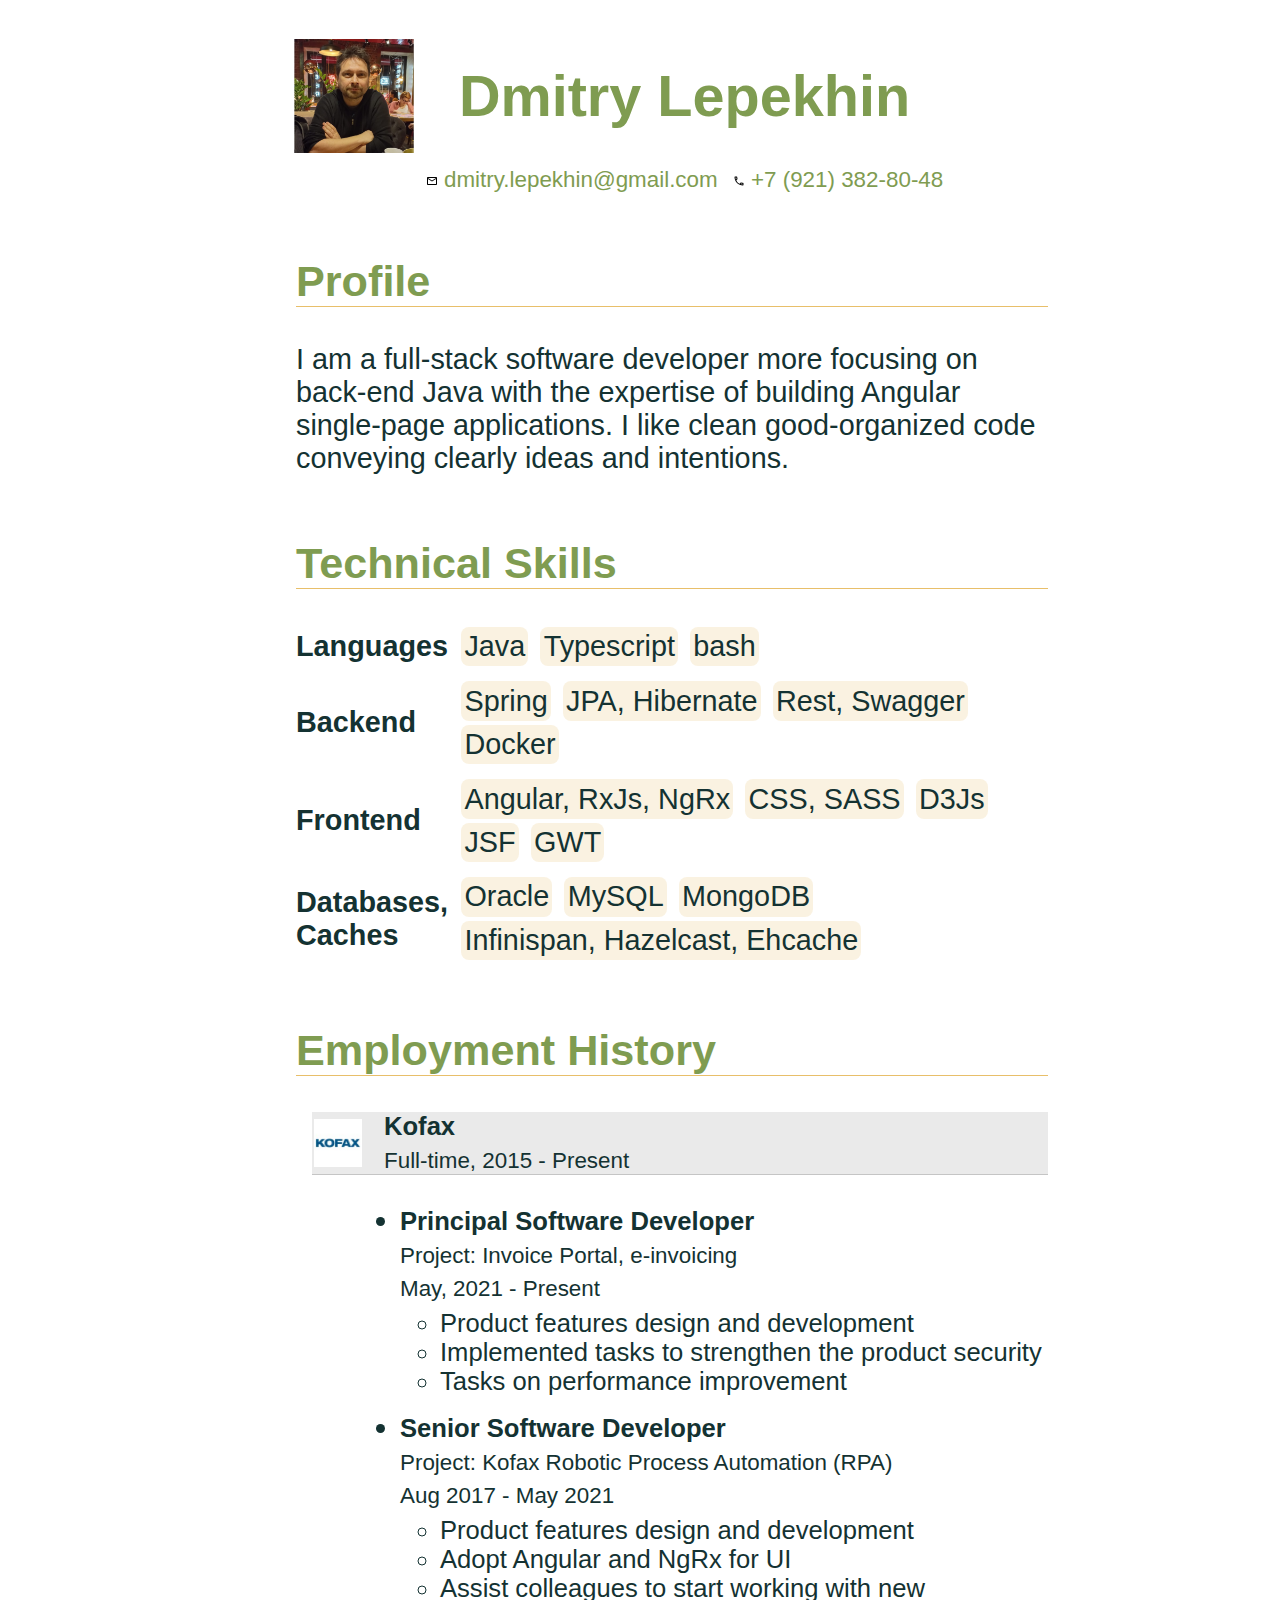
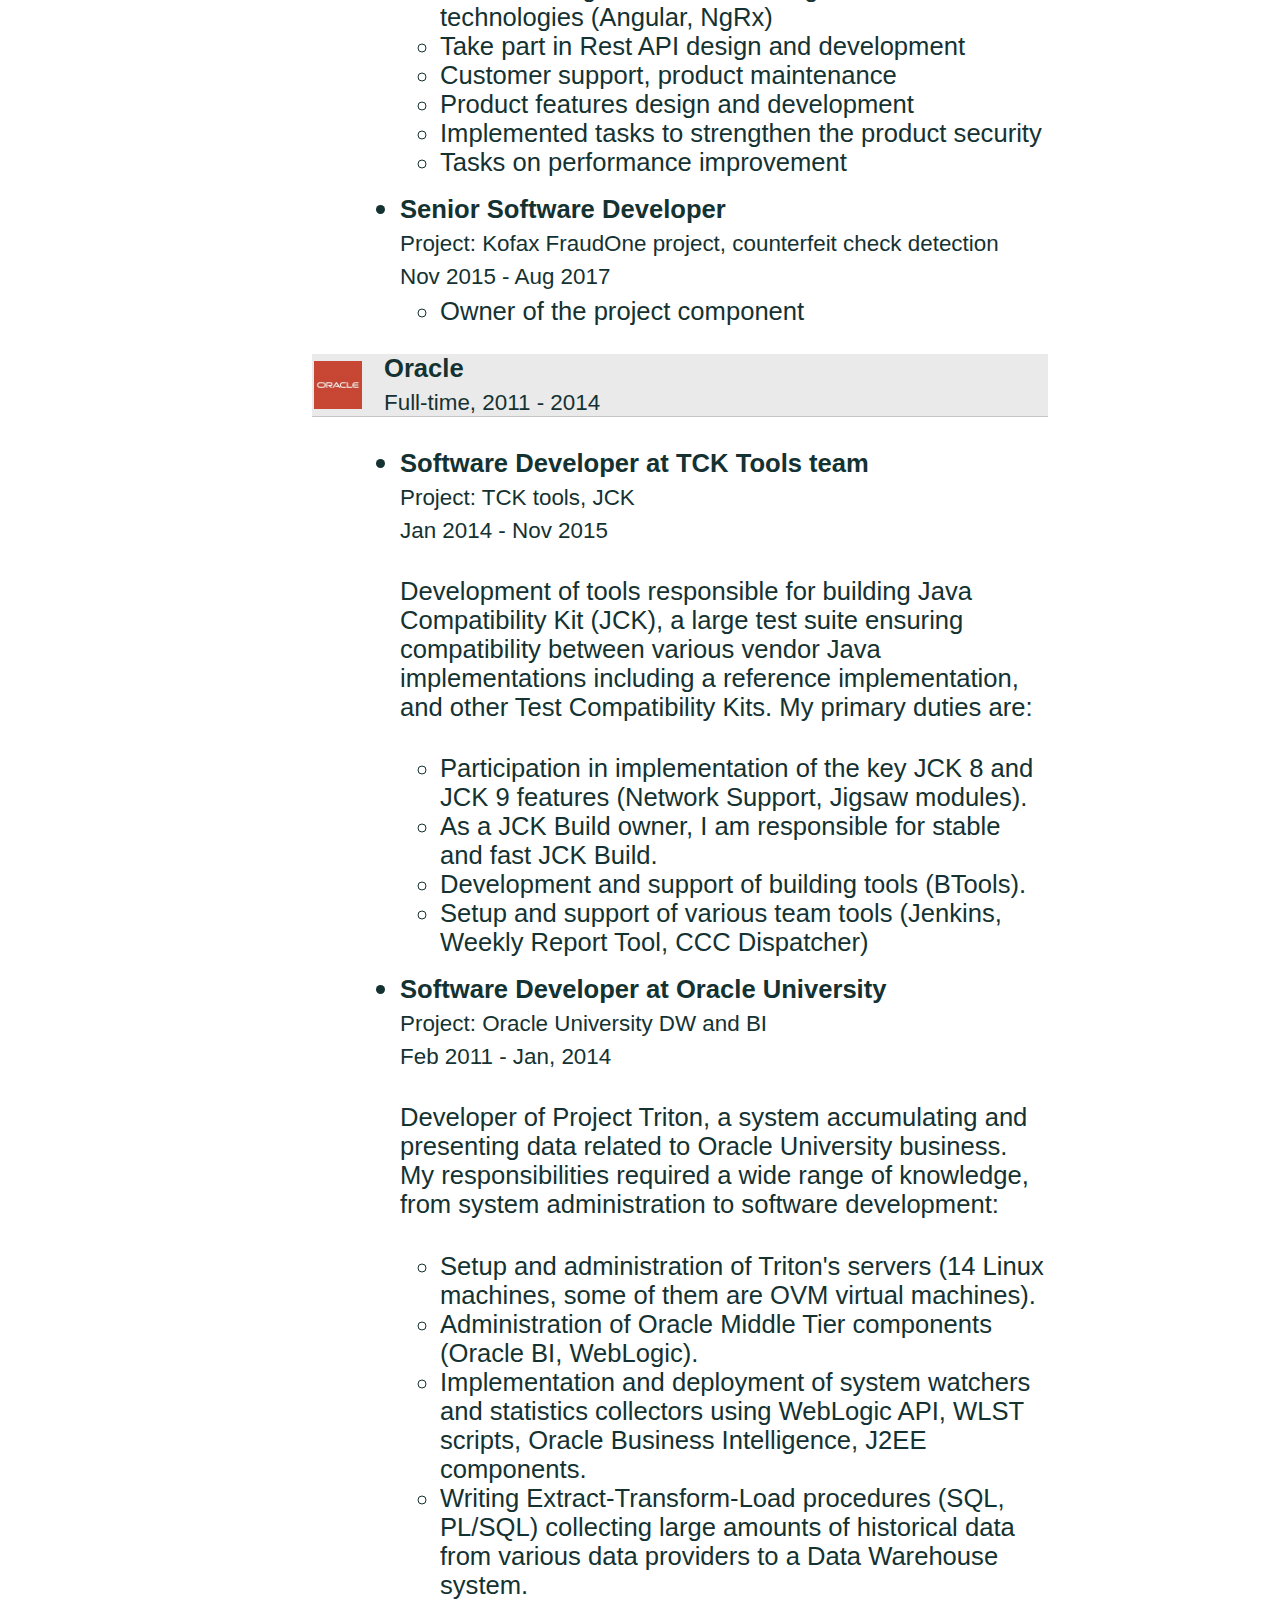
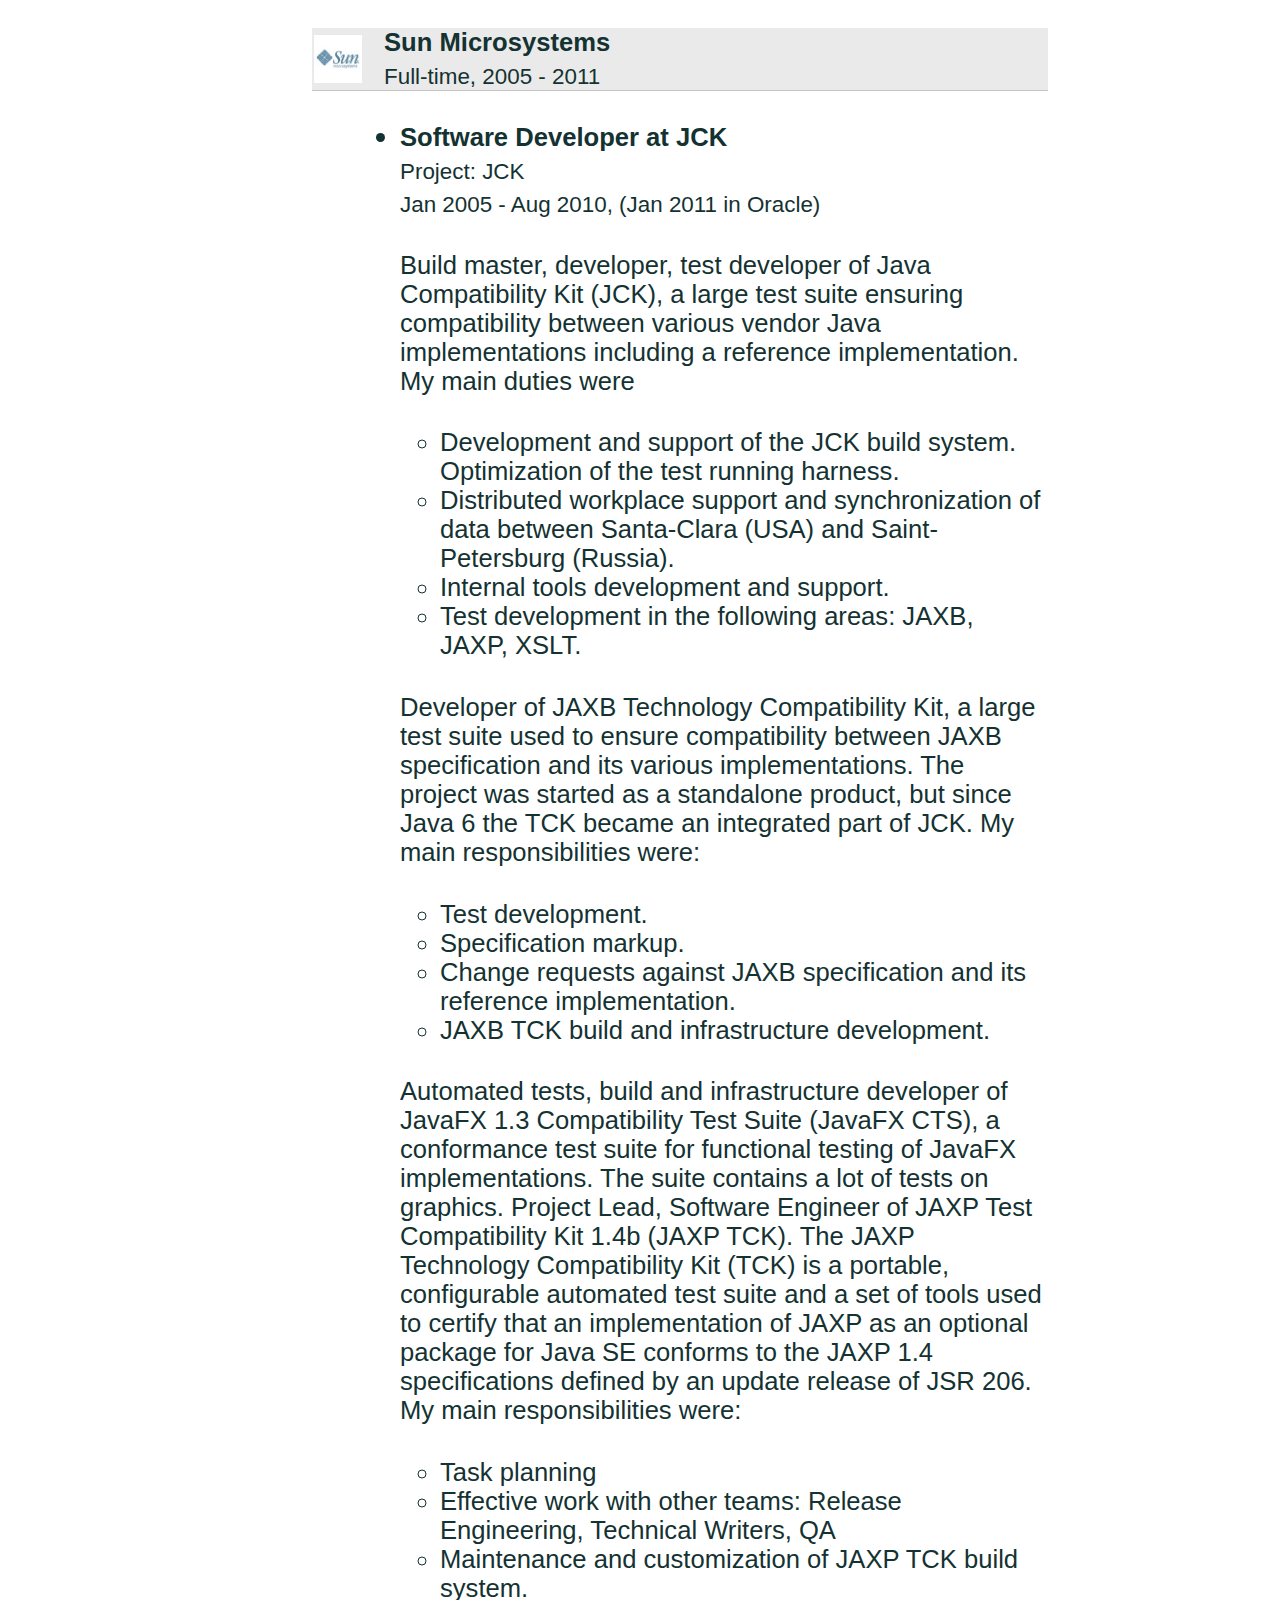
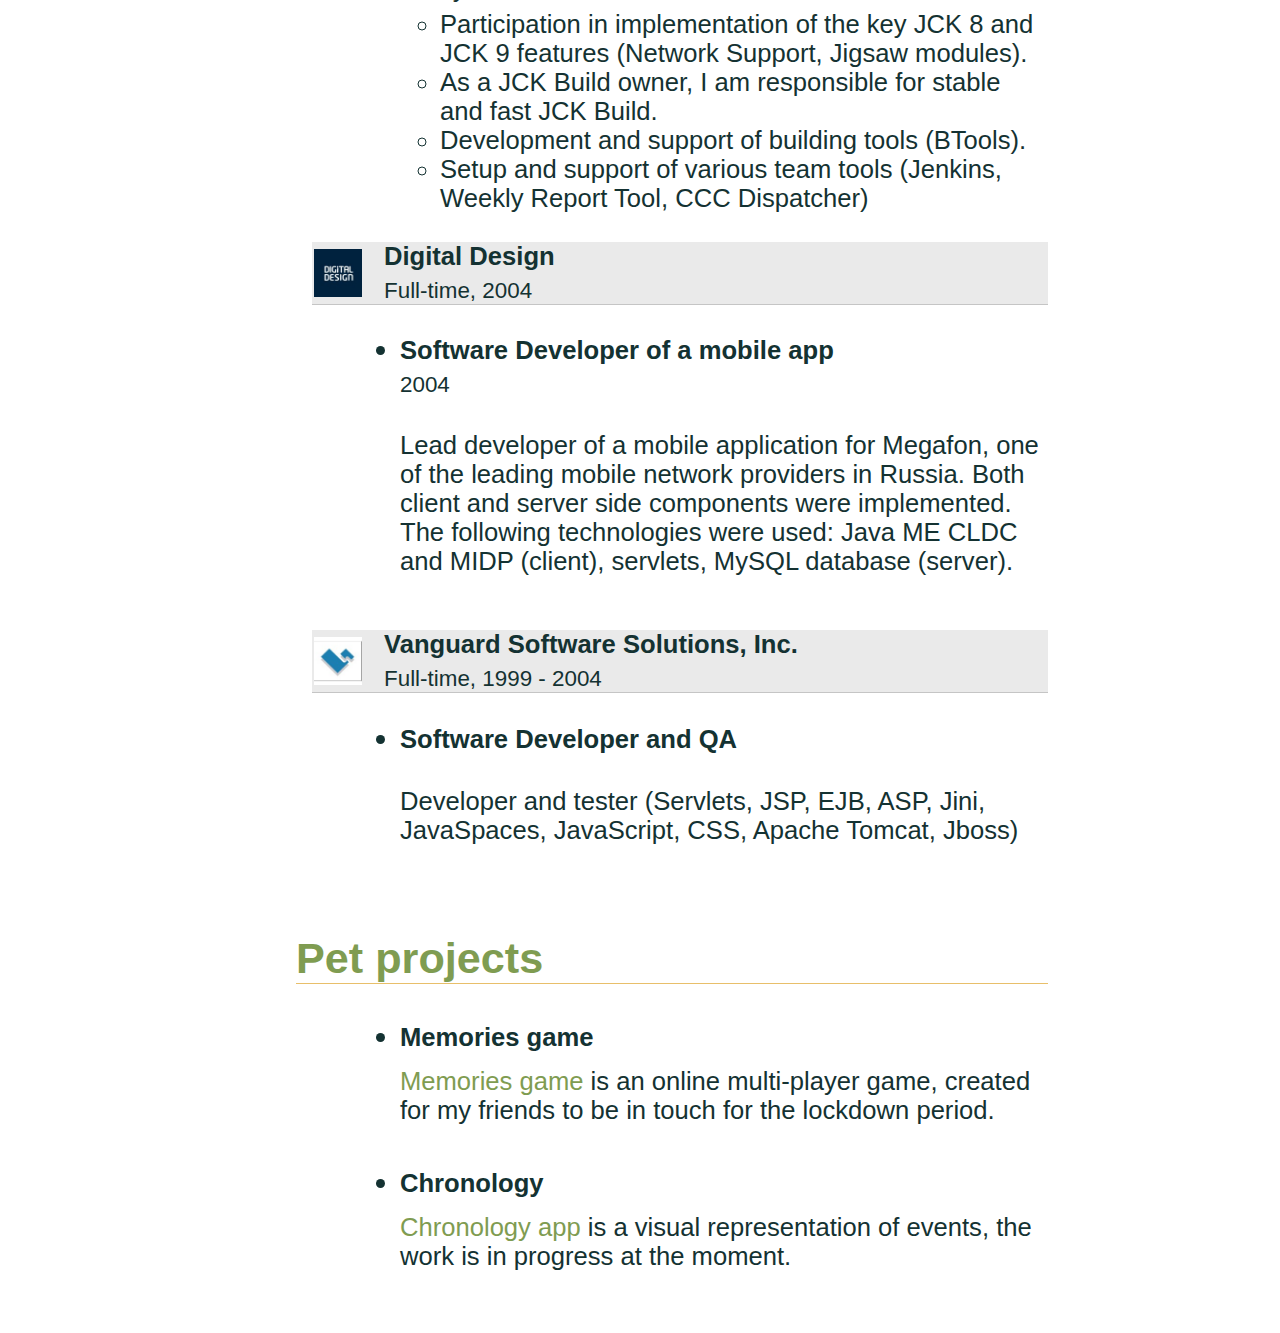
==== index.html @ ef88861d "favicon added" ====
<!DOCTYPE html>
<html lang="en">
<head>
    <meta charset="UTF-8">
    <title>Dmitry Lepekhin's CV</title>
    <link href="index.css" rel="stylesheet">
    <link rel="icon" href="favicon.ico"/>
</head>
<body>

<div class="grid">
    <div class="cell-photo">
        <img src="img/my-face.jpg" class="face"/>
    </div>
    <div class="cell-header">
        <div class="main-title-row">
            <h1>Dmitry Lepekhin</h1>
            <div class="text-sm contact-area">
                <div>
                    <img src="img/mail.svg" class="small-icon"> <a href="mailto:dmitry.lepekhin@gmail.com">dmitry.lepekhin@gmail.com</a>
                </div>
                <div>
                    <img src="img/phone.svg" class="small-icon"> <a href="tel:+79213828048">+7 (921) 382-80-48</a>
                </div>
            </div>
        </div>
    </div>
    <div class="cell-content">
        <div class="section">
            <h2>Profile</h2>
            <p>
                I am a full-stack software developer more focusing on back-end Java with the expertise
                of building Angular single-page applications. I like clean good-organized code conveying clearly
                ideas and intentions.
            </p>
        </div>
        <div class="section">
            <h2>Technical Skills</h2>
            <div class="form-grid">
                <div class="col-name">Languages</div>
                <div class="col-value skill-row">
                    <span class="skill">Java</span>
                    <span class="skill">Typescript</span>
                    <span class="skill">bash</span>
                </div>

                <div class="col-name">Backend</div>
                <div class="col-value">
                    <span class="skill skill-row">Spring</span>
                    <span class="skill skill-row">JPA, Hibernate</span>
                    <span class="skill skill-row">Rest, Swagger</span>
                    <span class="skill skill-row">Docker</span>
                </div>

                <div class="col-name">Frontend</div>
                <div class="col-value">
                    <span class="skill">Angular, RxJs, NgRx</span>
                    <span class="skill">CSS, SASS</span>
                    <span class="skill">D3Js</span>
                    <span class="skill">JSF</span>
                    <span class="skill">GWT</span>
                </div>

                <div class="col-name">Databases, Caches</div>
                <div class="col-value">
                    <span class="skill">Oracle</span>
                    <span class="skill">MySQL</span>
                    <span class="skill">MongoDB</span>
                    <span class="skill">Infinispan, Hazelcast, Ehcache</span>
                </div>
            </div>
        </div>
        <div class="section">
            <h2>Employment History</h2>
            <div class="history-row">
                <div class="company">
                    <img src="img/kofax.jpeg" class="company-logo"/>
                    <div class="company-title-row">
                        <span class="company-title-name">Kofax</span>
                        <span class="text-sm caption-decor">Full-time, 2015 - Present</span>
                    </div>
                </div>
                    <div class="project-row">
                        <ul>
                            <li class="position-row">
                                <div class="company-title-row">
                                    <span class="position-title-name">Principal Software Developer</span>
                                    <span class="text-sm caption-decor">Project: Invoice Portal, e-invoicing</span>
                                    <span class="text-sm caption-decor">May, 2021 - Present</span>
                                    <ul class="text-md">
                                        <li>Product features design and development</li>
                                        <li>Implemented tasks to strengthen the product security</li>
                                        <li>Tasks on performance improvement</li>
                                    </ul>
                                </div>

                            </li>
                            <li class="position-row">
                                <div class="company-title-row">
                                    <span class="position-title-name">Senior Software Developer</span>
                                    <span class="text-sm caption-decor">Project: Kofax Robotic Process Automation (RPA)</span>
                                    <span class="text-sm caption-decor">Aug 2017 - May 2021</span>
                                    <ul class="text-md">
                                        <li>Product features design and development</li>
                                        <li>Adopt Angular and NgRx for UI</li>
                                        <li>Assist colleagues to start working with new technologies (Angular, NgRx)</li>
                                        <li>Take part in Rest API design and development</li>
                                        <li>Customer support, product maintenance</li>
                                        <li>Product features design and development</li>
                                        <li>Implemented tasks to strengthen the product security</li>
                                        <li>Tasks on performance improvement</li>
                                    </ul>
                                </div>
                            </li>
                            <li class="position-row">
                                <div class="company-title-row">
                                    <span class="position-title-name">Senior Software Developer</span>
                                    <span class="text-sm caption-decor">Project: Kofax FraudOne project, counterfeit check detection</span>
                                    <span class="text-sm caption-decor">Nov 2015 - Aug 2017</span>
                                    <ul class="text-md">
                                        <li>Owner of the project component</li>
                                    </ul>
                                </div>
                            </li>
                        </ul>
                    </div>
            </div>
            <div class="history-row">
                <div class="company">
                    <img src="img/oracle.jpeg" class="company-logo"/>
                    <div class="company-title-row">
                        <span class="company-title-name">Oracle</span>
                        <span class="text-sm caption-decor">Full-time, 2011 - 2014</span>
                    </div>
                </div>
                <div class="project-row">
                    <ul>
                        <li class="position-row">
                            <div class="company-title-row">
                                <span class="position-title-name">Software Developer at TCK Tools team</span>
                                <span class="text-sm caption-decor">Project: TCK tools, JCK</span>
                                <span class="text-sm caption-decor">Jan 2014 - Nov 2015</span>
                                <p class="text-md">
                                    Development of tools responsible for building Java Compatibility Kit (JCK), a large test suite ensuring compatibility between various vendor Java implementations including a reference implementation, and other Test Compatibility Kits. My primary duties are:
                                </p>
                                <ul class="text-md">
                                    <li>Participation in implementation of the key JCK 8 and JCK 9 features (Network Support, Jigsaw modules).</li>
                                    <li>As a JCK Build owner, I am responsible for stable and fast JCK Build.</li>
                                    <li>Development and support of building tools (BTools).</li>
                                    <li>Setup and support of various team tools (Jenkins, Weekly Report Tool, CCC Dispatcher)</li>
                                </ul>
                            </div>

                        </li>
                        <li class="position-row">
                            <div class="company-title-row">
                                <span class="position-title-name">Software Developer at Oracle University</span>
                                <span class="text-sm caption-decor">Project: Oracle University DW and BI</span>
                                <span class="text-sm caption-decor">Feb 2011 - Jan, 2014</span>
                                <p class="text-md">
                                    Developer of Project Triton, a system accumulating and presenting data related to Oracle University business. My responsibilities required a wide range of knowledge, from system administration to software development:
                                </p>
                                <ul class="text-md">
                                    <li>Setup and administration of Triton's servers (14 Linux machines, some of them are OVM virtual machines).</li>
                                    <li>Administration of Oracle Middle Tier components (Oracle BI, WebLogic).</li>
                                    <li>Implementation and deployment of system watchers and statistics collectors using WebLogic API, WLST scripts, Oracle Business Intelligence, J2EE components.</li>
                                    <li>Writing Extract-Transform-Load procedures (SQL, PL/SQL) collecting large amounts of historical data from various data providers to a Data Warehouse system.</li>
                                </ul>
                            </div>
                        </li>
                    </ul>
                </div>
            </div>
            <div class="history-row">
                <div class="company">
                    <img src="img/sun.jpeg" class="company-logo"/>
                    <div class="company-title-row">
                        <span class="company-title-name">Sun Microsystems</span>
                        <span class="text-sm caption-decor">Full-time, 2005 - 2011</span>
                    </div>
                </div>
                <div class="project-row">
                    <ul>
                        <li class="position-row">
                            <div class="company-title-row">
                                <span class="position-title-name">Software Developer at JCK</span>
                                <span class="text-sm caption-decor">Project: JCK</span>
                                <span class="text-sm caption-decor">Jan 2005 - Aug 2010, (Jan 2011 in Oracle)</span>
                                <p class="text-md">
                                    Build master, developer, test developer of Java Compatibility Kit (JCK), a large test suite ensuring compatibility between various vendor Java implementations including a reference implementation. My main duties were
                                </p>
                                <ul class="text-md">
                                    <li>Development and support of the JCK build system. Optimization of the test running harness.</li>
                                    <li>Distributed workplace support and synchronization of data between Santa-Clara (USA) and Saint-Petersburg (Russia).</li>
                                    <li>Internal tools development and support.</li>
                                    <li>Test development in the following areas: JAXB, JAXP, XSLT.</li>
                            </ul>
                                <p class="text-md">
                                    Developer of JAXB Technology Compatibility Kit, a large test suite used to ensure compatibility between JAXB specification and its various implementations. The project was started as a standalone product, but since Java 6 the TCK became an integrated part of JCK. My main responsibilities were:
                                </p>
                                <ul class="text-md">
                                    <li>Test development.</li>
                                    <li>Specification markup.</li>
                                    <li>Change requests against JAXB specification and its reference implementation.</li>
                                    <li>JAXB TCK build and infrastructure development.</li>
                                </ul>

                                <p class="text-md">
                                    Automated tests, build and infrastructure developer of JavaFX 1.3 Compatibility Test Suite (JavaFX CTS), a conformance test suite for functional testing of JavaFX implementations. The suite contains a lot of tests on graphics.

                                    Project Lead, Software Engineer of JAXP Test Compatibility Kit 1.4b (JAXP TCK). The JAXP Technology Compatibility Kit (TCK) is a portable, configurable automated test suite and a set of tools used to certify that an implementation of JAXP as an optional package for Java SE conforms to the JAXP 1.4 specifications defined by an update release of JSR 206. My main responsibilities were:
                                </p>
                                <ul class="text-md">
                                    <li>Task planning</li>
                                    <li>Effective work with other teams: Release Engineering, Technical Writers, QA</li>
                                    <li>Maintenance and customization of JAXP TCK build system.</li>
                            </ul>
                                <ul class="text-md">
                                    <li>Participation in implementation of the key JCK 8 and JCK 9 features (Network Support, Jigsaw modules).</li>
                                    <li>As a JCK Build owner, I am responsible for stable and fast JCK Build.</li>
                                    <li>Development and support of building tools (BTools).</li>
                                    <li>Setup and support of various team tools (Jenkins, Weekly Report Tool, CCC Dispatcher)</li>
                                </ul>
                            </div>

                        </li>

                    </ul>
                </div>
            </div>
            <div class="history-row">
                <div class="company">
                    <img src="img/digdes.jpeg" class="company-logo"/>
                    <div class="company-title-row">
                        <span class="company-title-name">Digital Design</span>
                        <span class="text-sm caption-decor">Full-time, 2004</span>
                    </div>
                </div>
                <div class="project-row">
                    <ul>
                        <li class="position-row">
                            <div class="company-title-row">
                                <span class="position-title-name">Software Developer of a mobile app</span>
                                <span class="text-sm caption-decor">2004</span>
                                <p class="text-md">
                                    Lead developer of a mobile application for Megafon, one of the leading mobile network providers in Russia. Both client and server side components were implemented. The following technologies were used: Java ME CLDC and MIDP (client), servlets, MySQL database (server).
                                </p>
                            </div>
                        </li>
                    </ul>
                </div>
            </div>
            <div class="history-row">
                <div class="company">
                    <img src="img/vss.jpeg" class="company-logo"/>
                    <div class="company-title-row">
                        <span class="company-title-name">Vanguard Software Solutions, Inc.</span>
                        <span class="text-sm caption-decor">Full-time, 1999 - 2004</span>
                    </div>
                </div>
                <div class="project-row">
                    <ul>
                        <li class="position-row">
                            <div class="company-title-row">
                                <span class="position-title-name">Software Developer and QA</span>
                                <p class="text-md">
                                    Developer and tester (Servlets, JSP, EJB, ASP, Jini, JavaSpaces, JavaScript, CSS, Apache Tomcat, Jboss)
                                </p>
                            </div>
                        </li>
                    </ul>
                </div>
            </div>
        </div>
        <div class="section">
            <h2>Pet projects</h2>
            <div class="history-row">

            <div class="project-row">
                <ul>
                    <li class="position-row">
                        <div class="company-title-row">
                            <span class="position-title-name">Memories game</span>
                            <p class="text-md pet-p">
                                <a href="https://memo-app-d26zo.ondigitalocean.app" target="_blank">Memories game</a>
                                is an online multi-player game, created for my friends to be in touch for the lockdown period.
                            </p>
                        </div>
                    </li>
                    <li class="position-row">
                        <div class="company-title-row">
                            <span class="position-title-name">Chronology</span>
                            <p class="text-md pet-p">
                                <a href="https://longago-nuygw.ondigitalocean.app/select" target="_blank">Chronology app</a>
                                is a visual representation of events, the work is in progress at the moment.
                            </p>
                        </div>
                    </li>
                </ul>
            </div>
            </div>
        </div>
    </div>
</div>
</body>
</html>
---- index.css ----
:root {
    --main-bg-color: rgb(255, 255, 255);
    --main-color: rgb(20, 50, 50);

    --main-title-color: rgb(127, 156, 81);
    /*
    --title-color: rgb(232, 191, 106);
    */
    --title-color: rgb(127, 156, 81);
    --title-border-color: rgb(232, 191, 106);

    --title-font-family: "Open Sans","Lucida Grande","Helvetica Neue",Helvetica,Arial,Verdana,sans-serif;
    --text-font-family: Arial, serif;

    --skill-bg-color: rgba(232, 191, 106, 0.2);
    /*
    --company-title-color: rgb(165, 175, 144);
    --position-title-color: rgb(92, 100, 9);
    */
    --company-title-color: rgb(20, 50, 50);
    --company-bg-color: rgba(50, 50, 50, .1);

    --position-title-color: rgb(20, 50, 50);

    --caption-color: rgb(20, 50, 50);

}

body {
    width: 100%;
    background-color: var(--main-bg-color);
    color: var(--main-color);

    font-style:normal;
    font-family: var(--text-font-family);
    font-size: var(--font-size-lg);

    display: flex;
    flex-direction: column;
    align-items: center;

    text-size-adjust: 100%;
    -ms-text-size-adjust: 100%;
    -moz-text-size-adjust: 100%;
    -webkit-text-size-adjust: 100%;
}
h1, h2 {
    font-family: var(--title-font-family);
}
h1 {
    color: var(--main-title-color);
}
h2 {
    color: var(--title-color);
    border-bottom: 1px solid var(--title-border-color);

}

.grid {
    display: grid;
    grid-template-columns: repeat(9, 1fr);
    grid-auto-rows: minmax(100px, auto);
    grid-template-areas:
      "ph ph hd hd hd hd hd hd hd"
      "ct ct ct ct ct ct ct ct ct";
    max-width: 800px;
    margin-top: 1rem;
}
.form-grid {
    display: grid;
    grid-template-columns: 1fr 4fr;
    gap: 0.7rem;
}
.cell-photo {
    grid-area: ph;
}
.cell-header {
    grid-area: hd;
    display: flex;
    align-items: center;
}
.cell-content {
    grid-area: ct;
}

.form-row {
    margin-bottom: 0.8rem;
}
.skill {
    margin: 2px;
    background-color: var(--skill-bg-color);
    padding: 0.2rem;
    border-radius: 0.5rem;
    display: inline-block;
}

.text-sm {
    font-size: var(--font-size-sm);
}
.text-md {
    font-size: var(--font-size-md);
}
.history-row {
    margin-left: 1rem;
    margin-top: 1rem;
}
.company {
    display: flex;
    gap: 20px;
    align-items: center;
    justify-content: flex-start;
    margin-bottom: 20px;
    border-bottom: 1px rgba(50, 50, 50, 0.2) solid;
    background-color: var(--company-bg-color);
}
.company-title-row {
    display: flex;
    flex-direction: column;
    justify-content: flex-start;
    gap: 7px;
}
.company-title-name {
    font-size: var(--font-size-md);
    font-weight: bold;
    font-family: var(--title-font-family);
    color: var(--company-title-color);
}
.company-logo {
    max-width: 48px;
    max-height: 48px;
    margin: 2px;
}
.caption-decor {
    color: var(--caption-color);
}
.project-row {
    margin-left: 48px;
}
.position-title-name {
    font-size: var(--font-size-md);
    font-weight: bold;
    font-family: var(--title-font-family);
    color: var(--position-title-color);
}
.position-row {
    margin-bottom: 15px;
}
.face {
    max-width: 192px;
    max-height: 192px;
    margin: 10px;
    margin-top: 15px;
}
.main-title-row {
    display: flex;
    align-items: center;
    justify-content: flex-start;
    flex-direction: column;
}
.pet-p {
    margin-top: 0.5rem;
}


a:link {
    color: var(--title-color);
    background-color: transparent;
    text-decoration: none;
}

a:visited {
    color: var(--title-color);
    background-color: transparent;
    text-decoration: none;
}

a:hover {
    color: green;
    background-color: transparent;
    text-decoration: underline;
}

a:active {
    color: var(--title-color);
    background-color: transparent;
    text-decoration: underline;
}






.section {
    margin-left: 3rem;
    margin-top: 4rem;
}
.col-name {
    display: inline-block;
    font-weight: bold;
    height: 100%;
    display: flex;
    align-items: center;
}
.col-value {
    display: inline-block;
}

.contact-area {
    display: flex;
    flex-direction: row;
    gap: 15px;
}
.small-icon {
    max-width: 12px;
}

@media (max-width: 800px){
    :root {
        --font-size-sm: 2.2rem;
        --font-size-md: 2.4rem;
        --font-size-lg: 2.6rem;
    }
    .face {
        display: none;
    }
    .contact-area {
        display: flex;
        flex-direction: column;
    }
}

@media (min-width: 800px) {
    :root {
        --font-size-sm: 1.4rem;
        --font-size-md: 1.6rem;
        --font-size-lg: 1.8rem;
    }
}
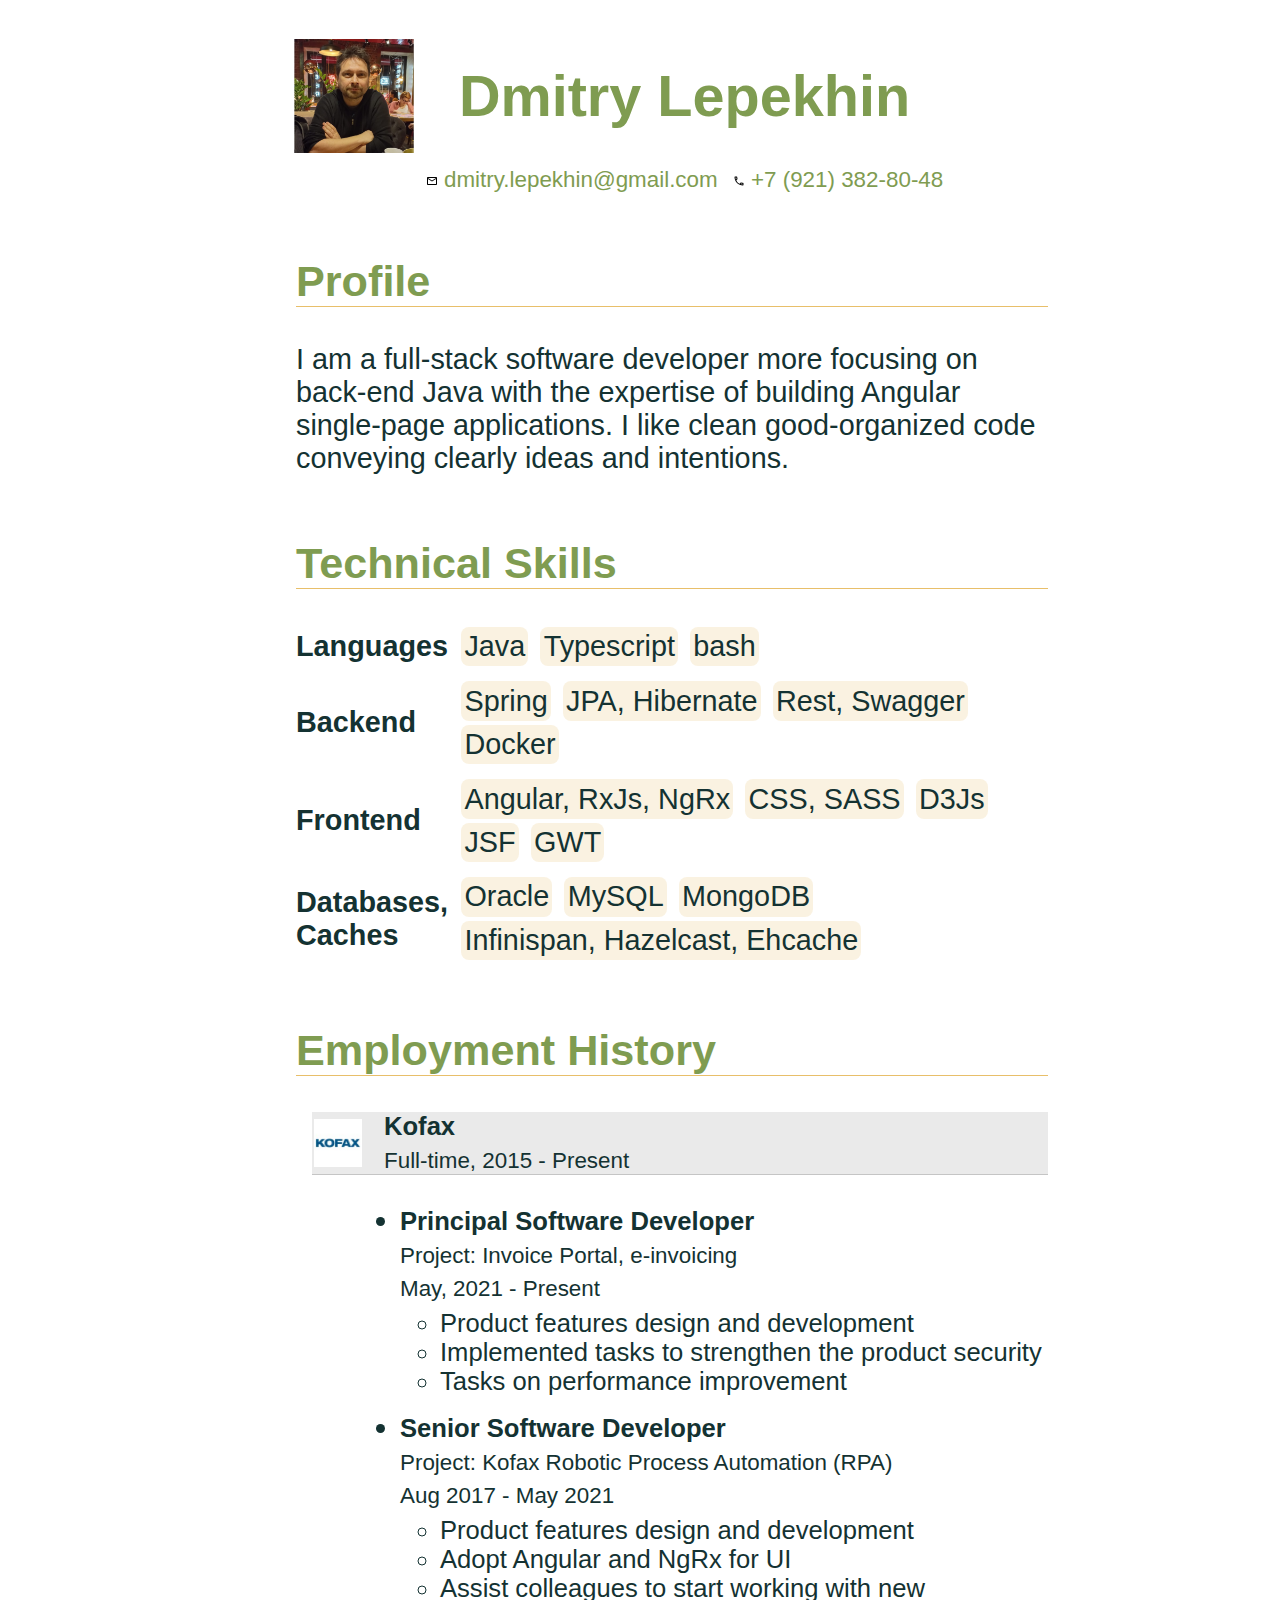
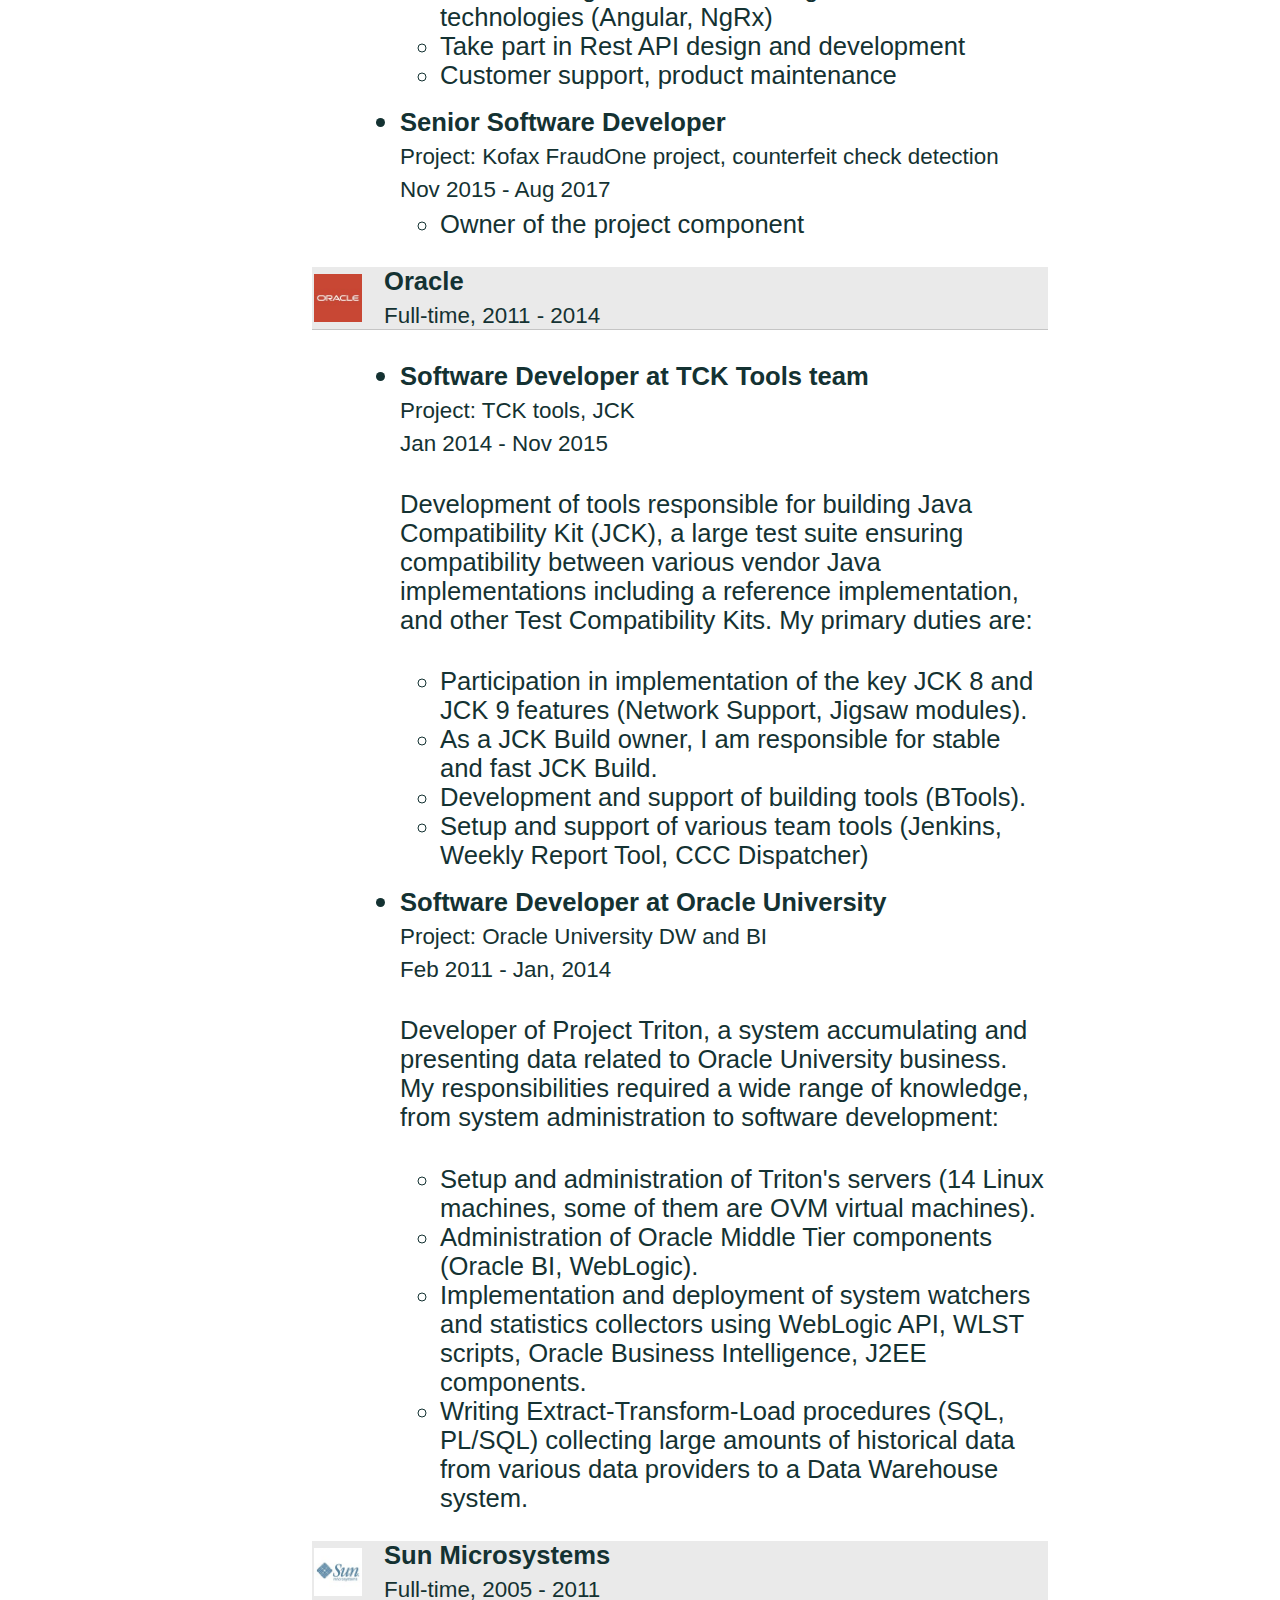
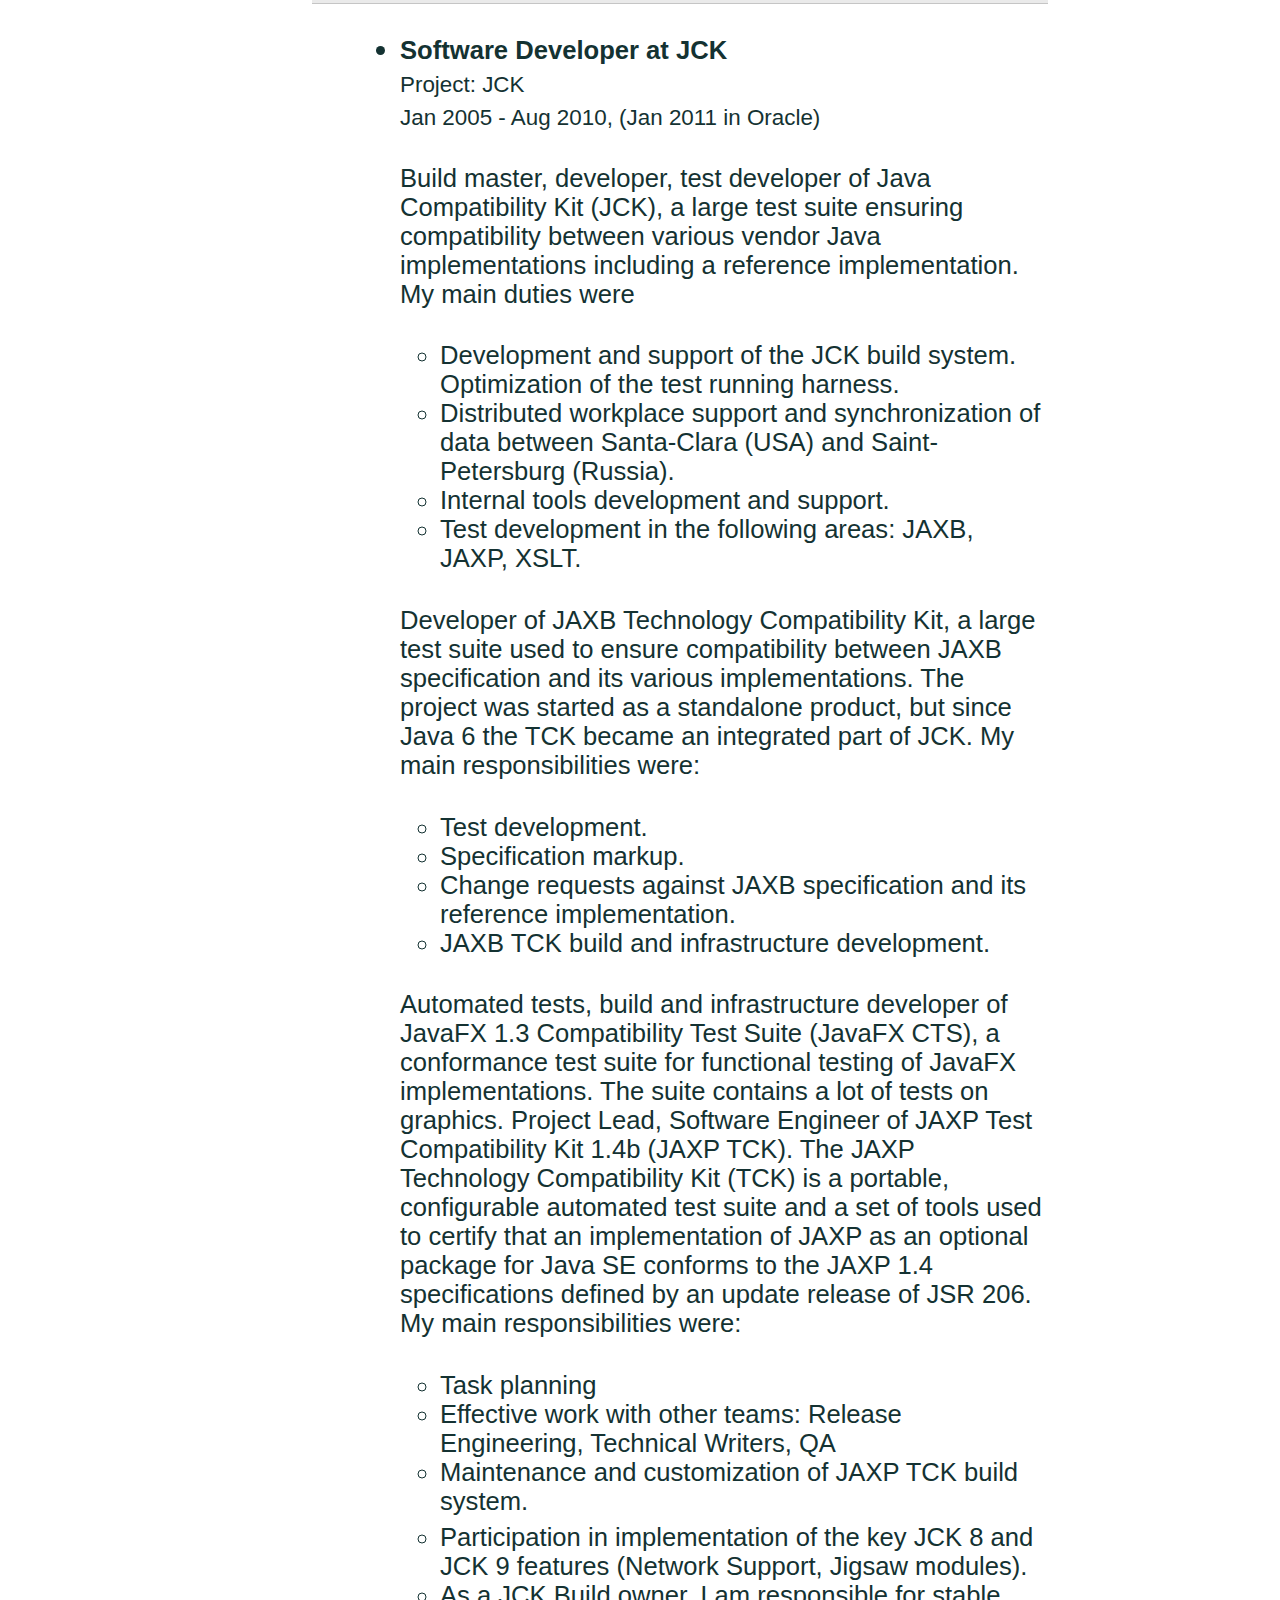
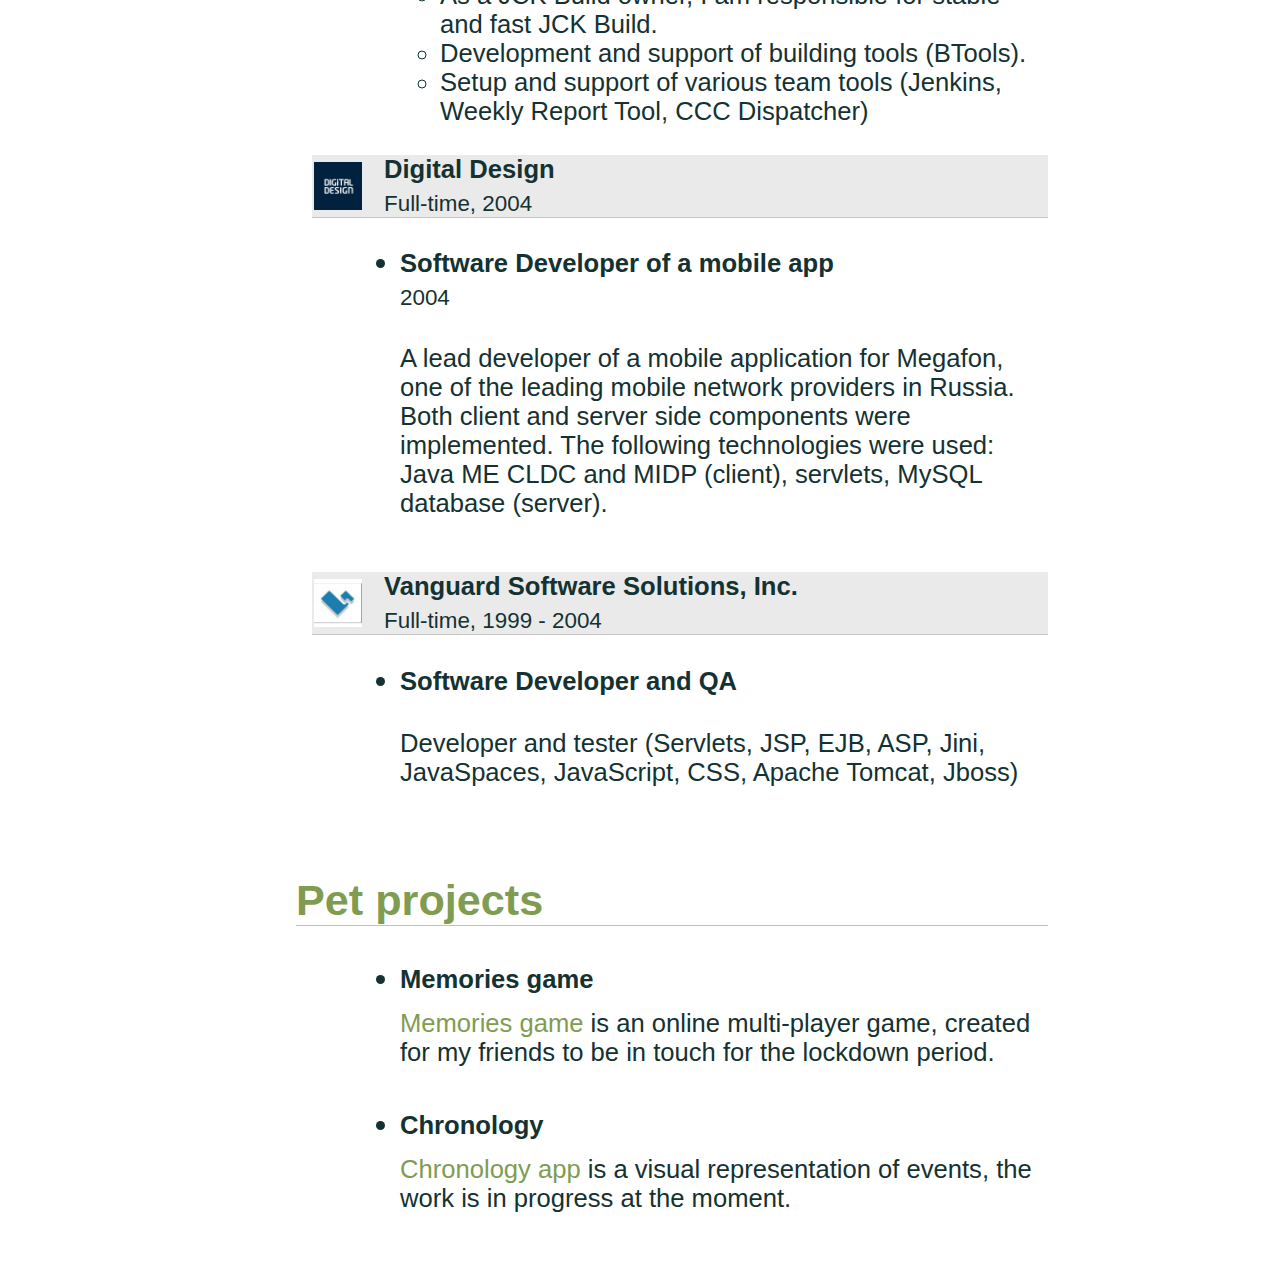
==== commit 7c8b8734: "some text fixed" ====
--- a/index.html
+++ b/index.html
@@ -106,9 +106,6 @@
                                         <li>Assist colleagues to start working with new technologies (Angular, NgRx)</li>
                                         <li>Take part in Rest API design and development</li>
                                         <li>Customer support, product maintenance</li>
-                                        <li>Product features design and development</li>
-                                        <li>Implemented tasks to strengthen the product security</li>
-                                        <li>Tasks on performance improvement</li>
                                     </ul>
                                 </div>
                             </li>
@@ -243,7 +240,7 @@
                                 <span class="position-title-name">Software Developer of a mobile app</span>
                                 <span class="text-sm caption-decor">2004</span>
                                 <p class="text-md">
-                                    Lead developer of a mobile application for Megafon, one of the leading mobile network providers in Russia. Both client and server side components were implemented. The following technologies were used: Java ME CLDC and MIDP (client), servlets, MySQL database (server).
+                                    A lead developer of a mobile application for Megafon, one of the leading mobile network providers in Russia. Both client and server side components were implemented. The following technologies were used: Java ME CLDC and MIDP (client), servlets, MySQL database (server).
                                 </p>
                             </div>
                         </li>
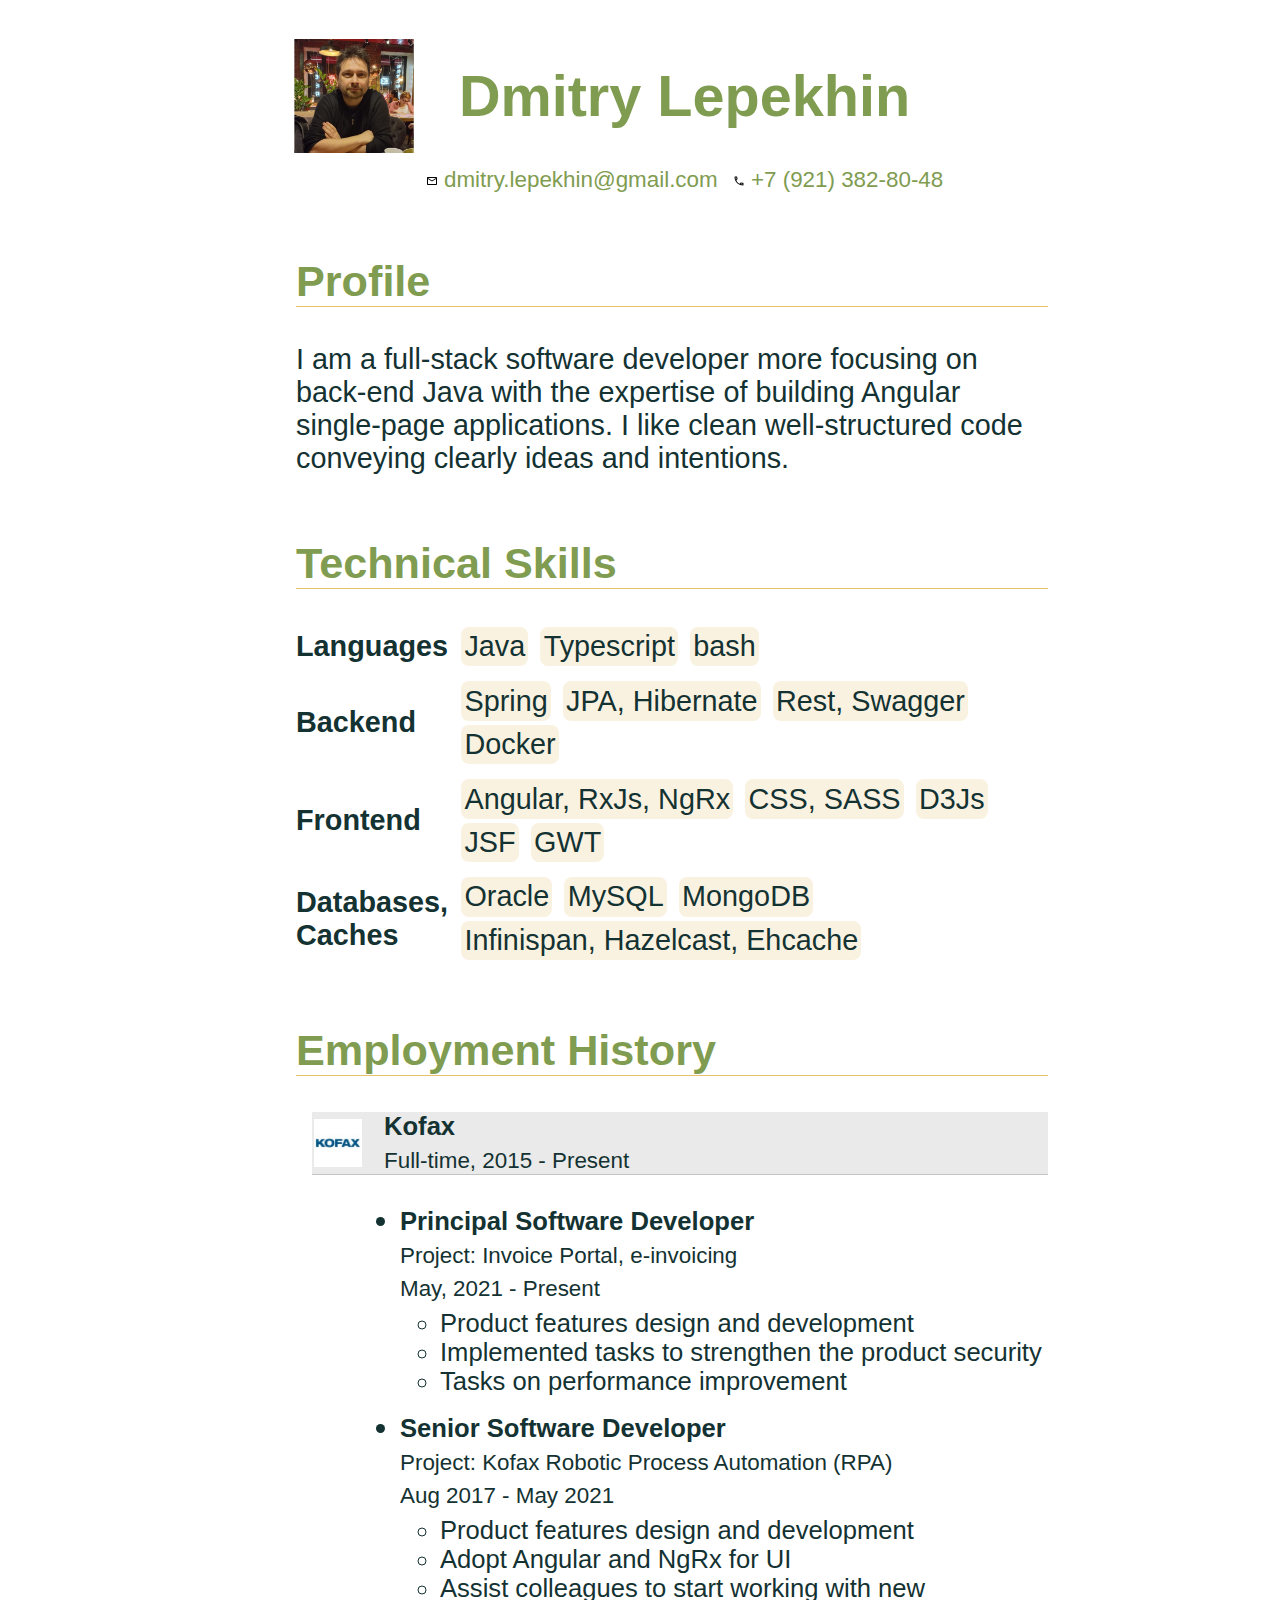
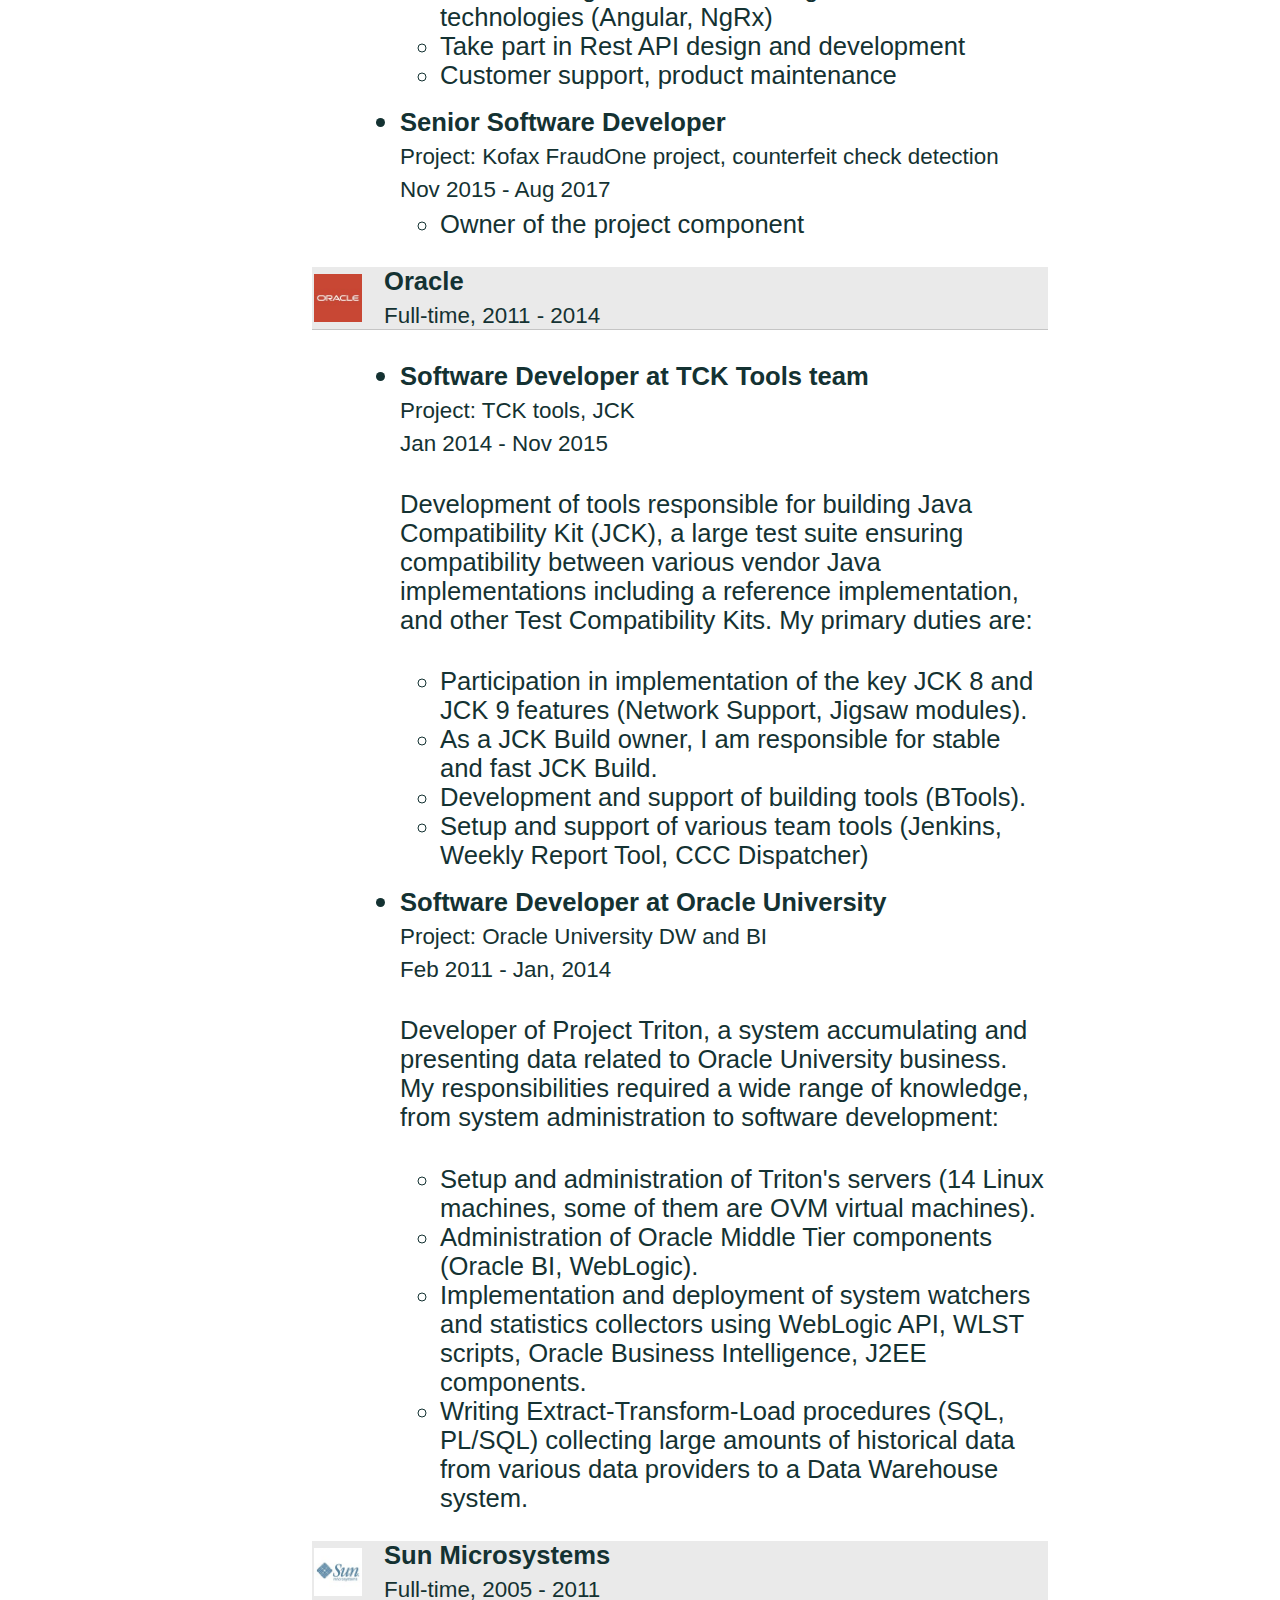
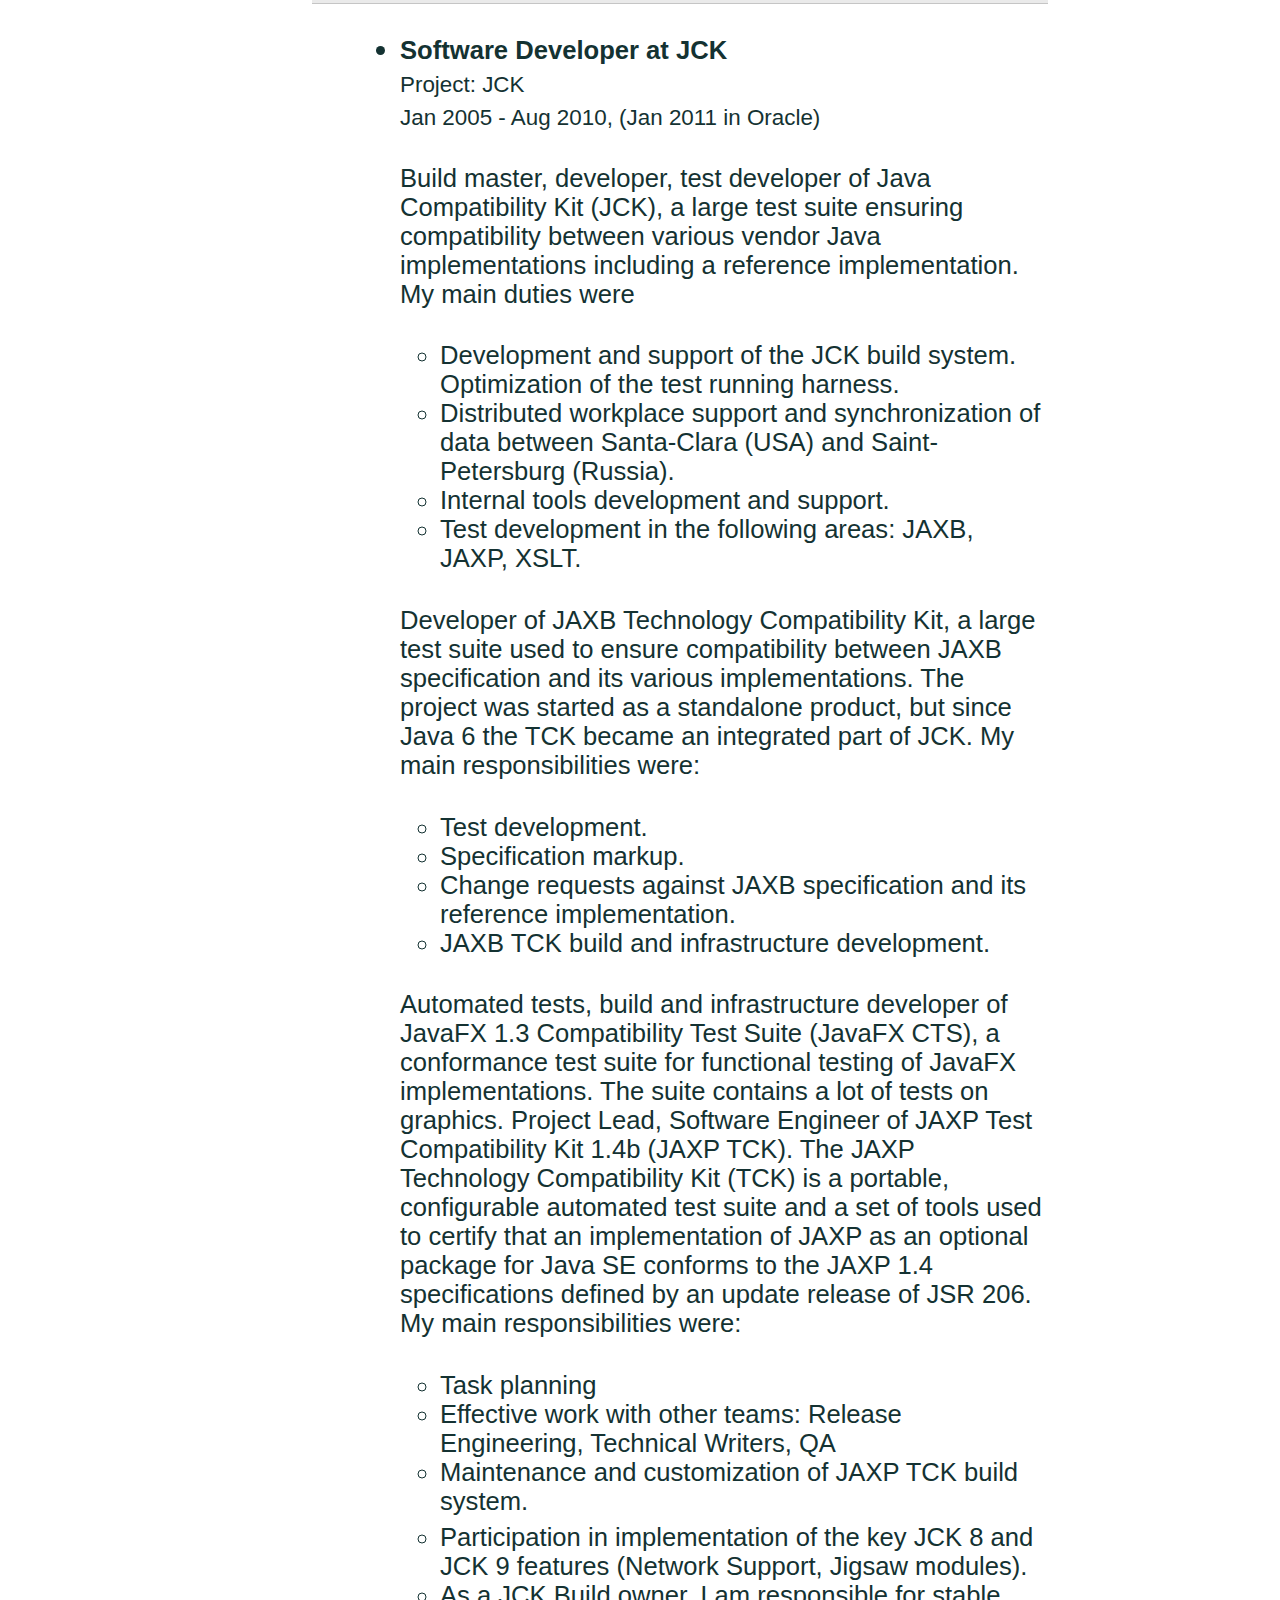
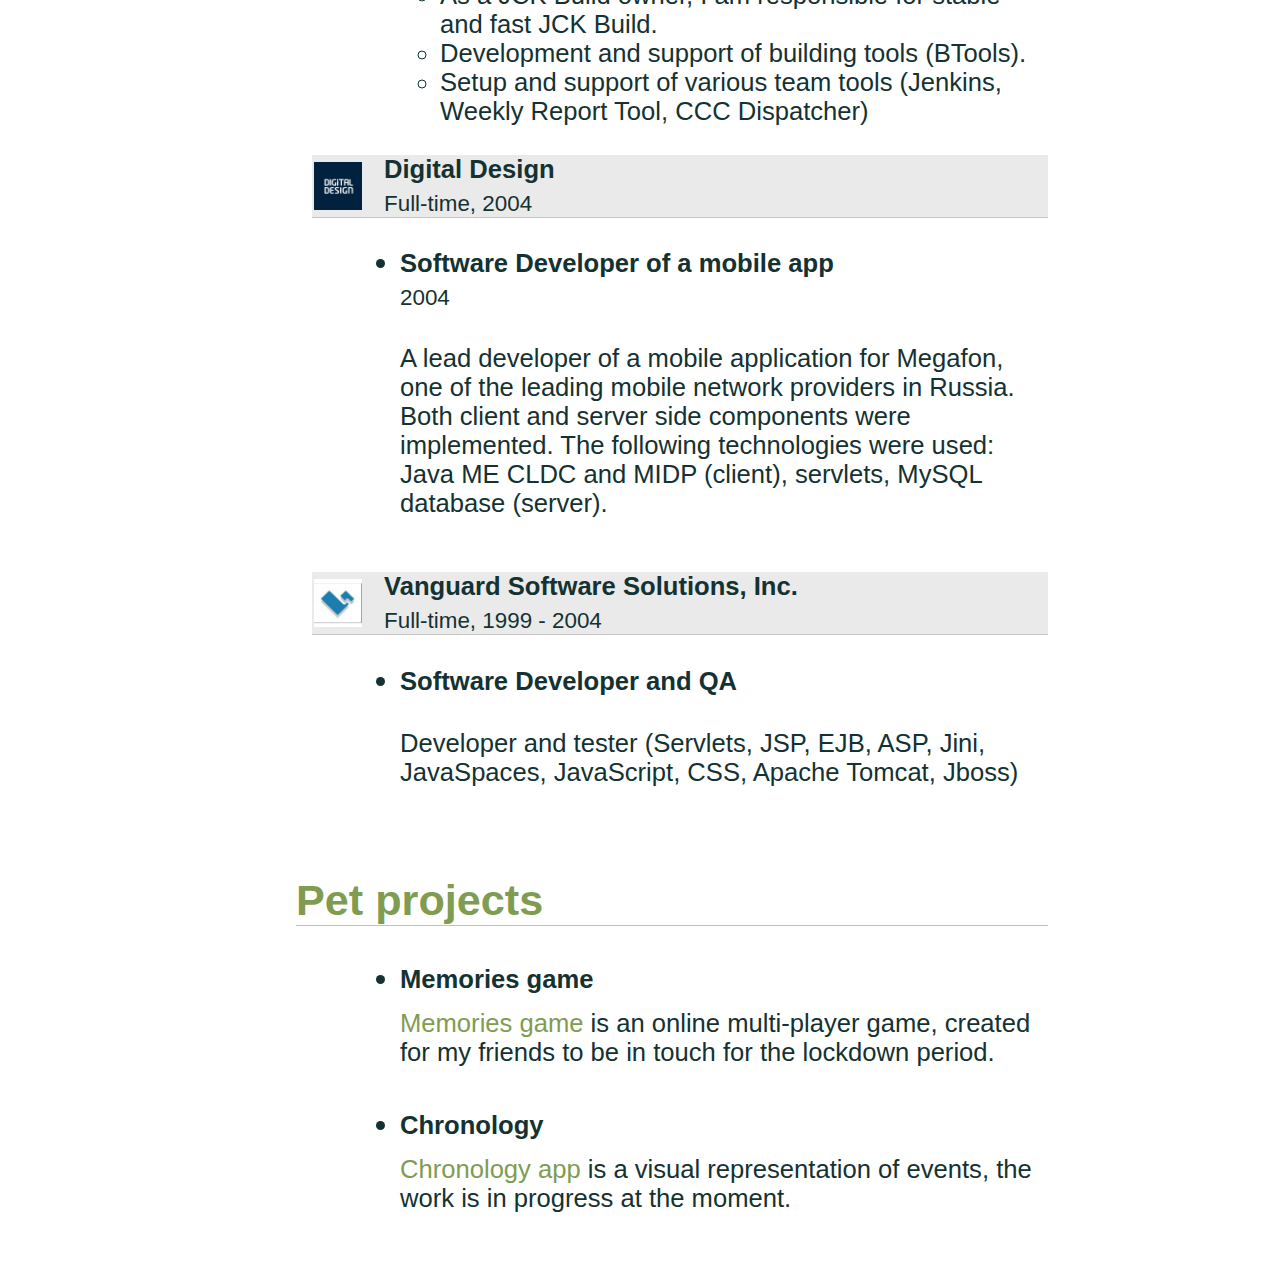
==== commit 4815281d: "some text fixed" ====
--- a/index.html
+++ b/index.html
@@ -30,7 +30,7 @@
             <h2>Profile</h2>
             <p>
                 I am a full-stack software developer more focusing on back-end Java with the expertise
-                of building Angular single-page applications. I like clean good-organized code conveying clearly
+                of building Angular single-page applications. I like clean well-structured code conveying clearly
                 ideas and intentions.
             </p>
         </div>
--- a/index.css
+++ b/index.css
@@ -236,4 +236,20 @@
         --font-size-md: 1.6rem;
         --font-size-lg: 1.8rem;
     }
+}
+
+@media only print {
+    :root {
+        --font-size-sm: 0.6rem;
+        --font-size-md: 0.8rem;
+        --font-size-lg: 1.0rem;
+    }
+    .grid {
+        grid-template-areas:
+      "ph ph ph hd hd hd hd hd hd"
+      "ct ct ct ct ct ct ct ct ct";
+    }
+    .face {
+        display: block;
+    }
 }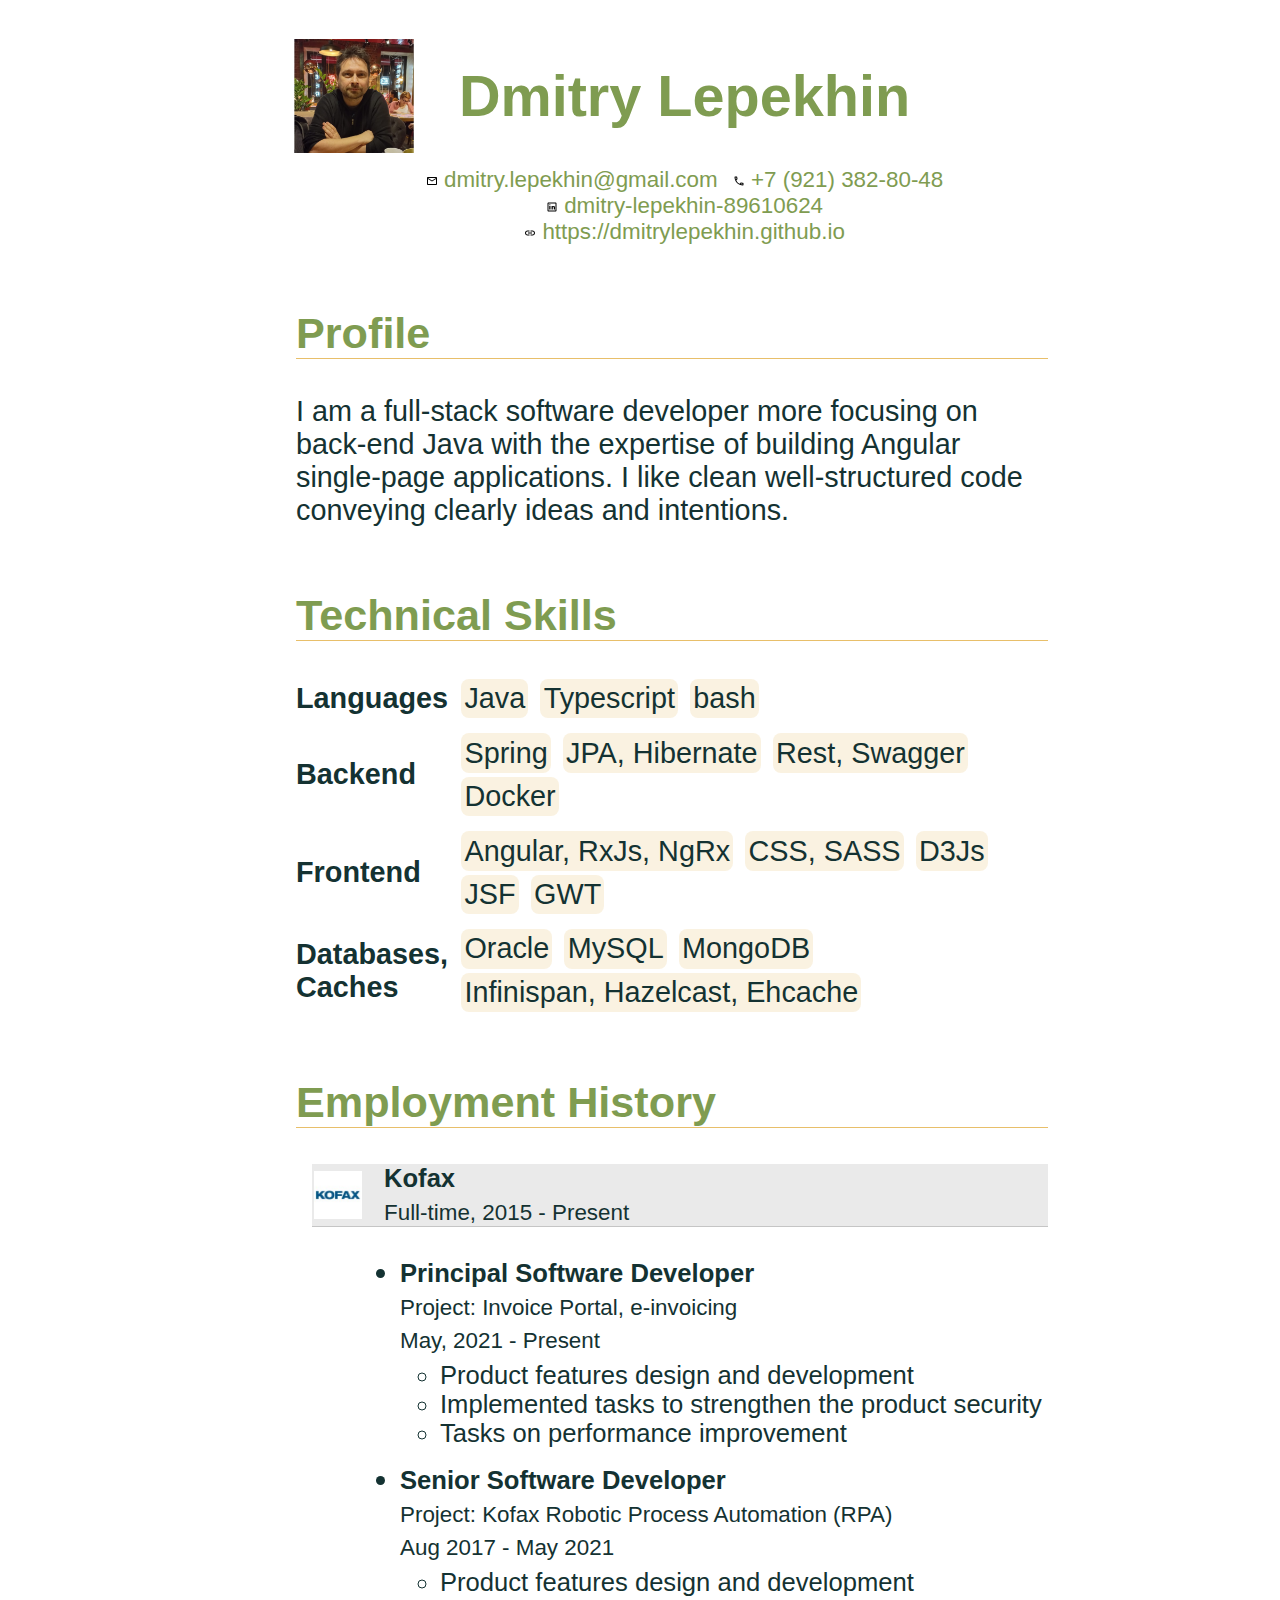
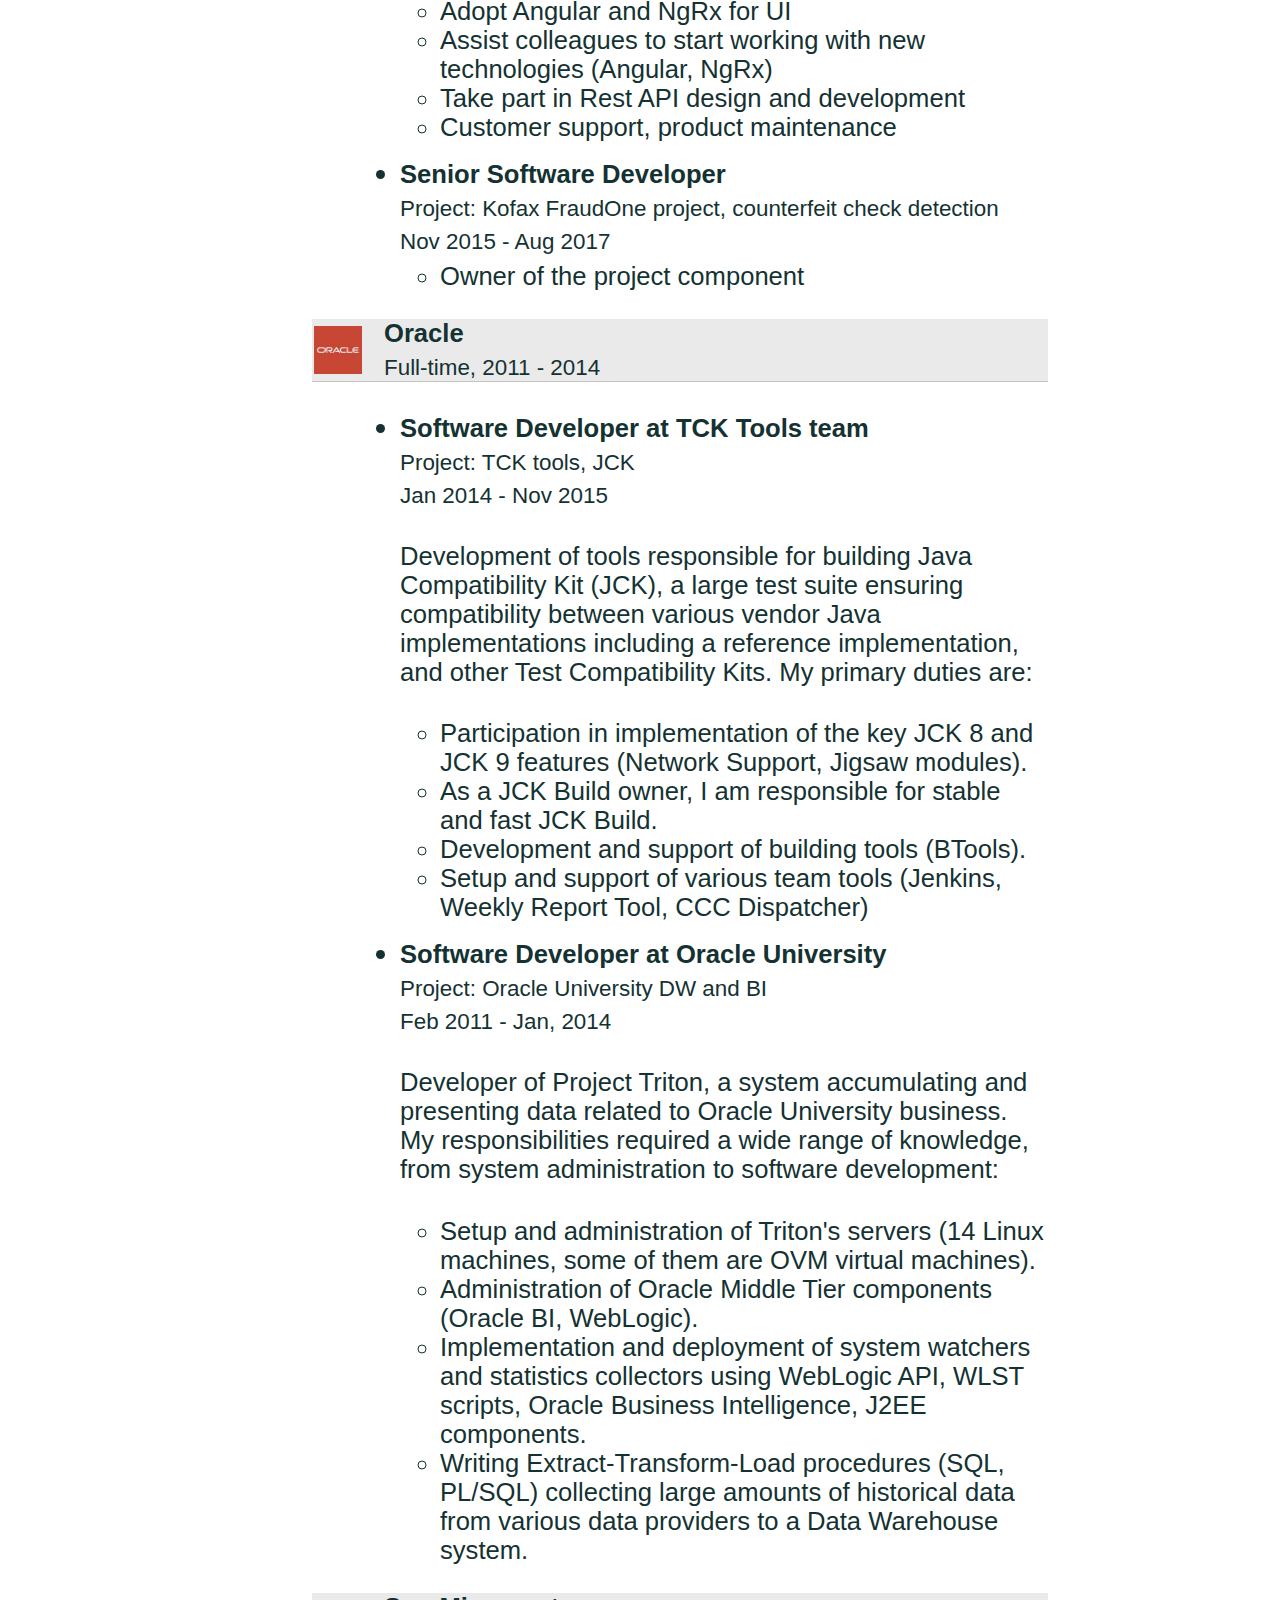
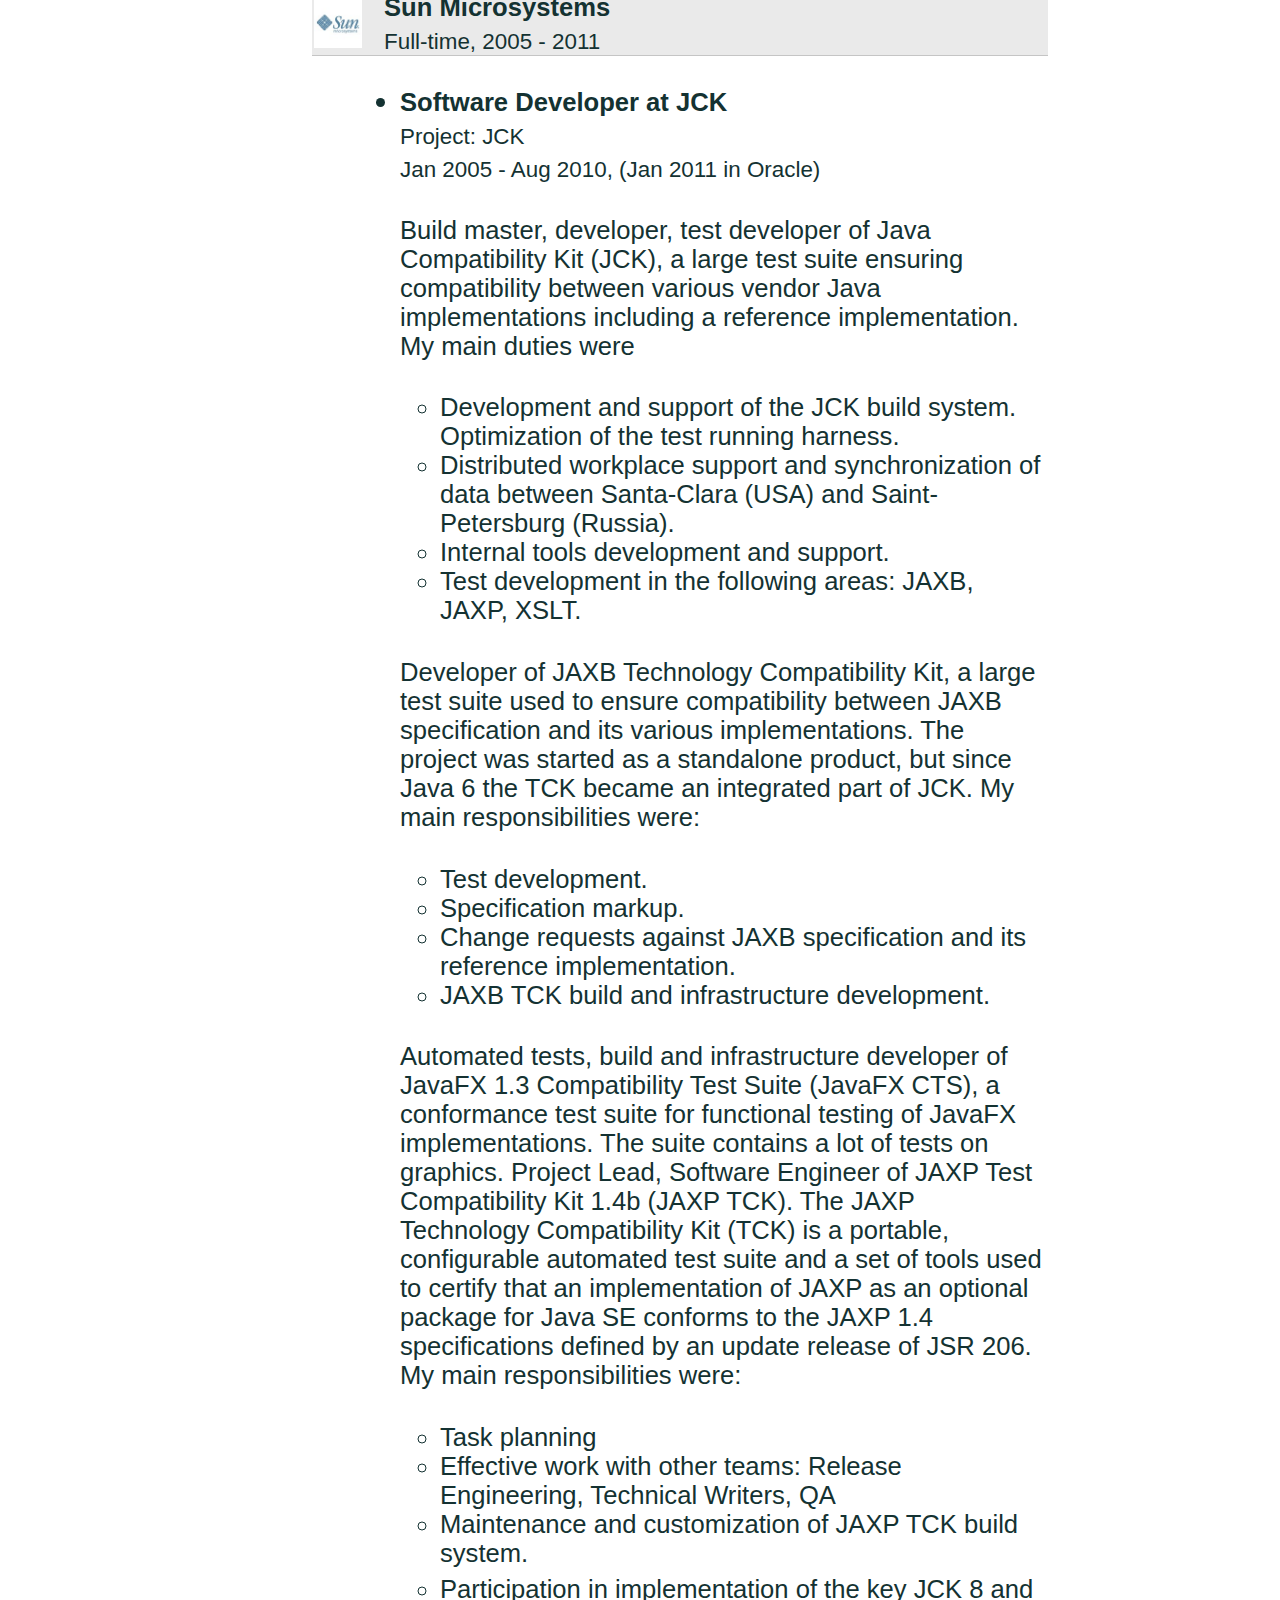
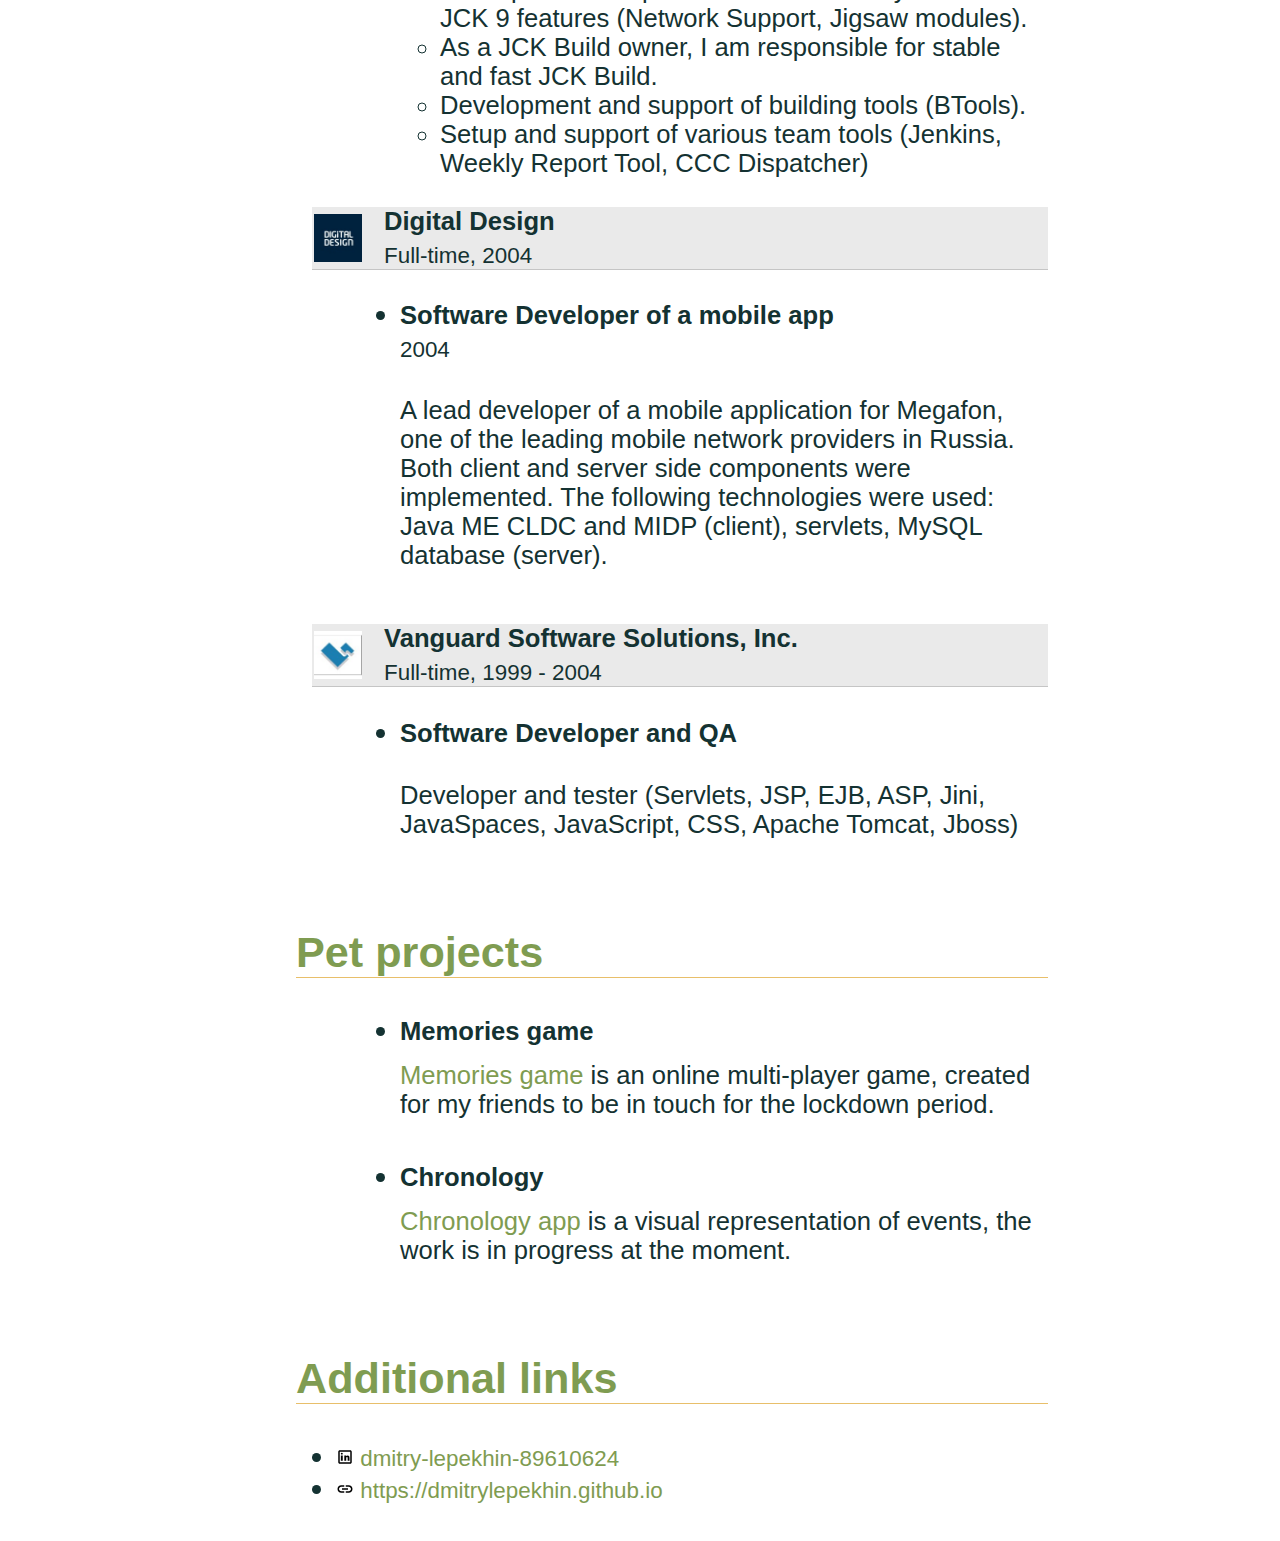
==== commit a3ab34c1: "additional links" ====
--- a/index.html
+++ b/index.html
@@ -21,6 +21,16 @@
                 </div>
                 <div>
                     <img src="img/phone.svg" class="small-icon"> <a href="tel:+79213828048">+7 (921) 382-80-48</a>
+                </div>
+            </div>
+            <div class="text-sm contact-area">
+                <div>
+                    <img src="img/linkedin.svg" class="small-icon"> <a href="https://www.linkedin.com/in/dmitry-lepekhin-89610624/" target="_blank">dmitry-lepekhin-89610624</a>
+                </div>
+            </div>
+            <div class="text-sm contact-area">
+                <div>
+                    <img src="img/link.svg" class="small-icon"> <a href="https://dmitrylepekhin.github.io/">https://dmitrylepekhin.github.io</a>
                 </div>
             </div>
         </div>
@@ -297,6 +307,25 @@
             </div>
             </div>
         </div>
+        <div class="section">
+            <h2>Additional links</h2>
+            <ul>
+                <li>
+                    <div class="text-sm contact-area">
+                        <div>
+                            <img src="img/linkedin.svg" class="md-icon"> <a href="https://www.linkedin.com/in/dmitry-lepekhin-89610624/" target="_blank">dmitry-lepekhin-89610624</a>
+                        </div>
+                    </div>
+                </li>
+                <li>
+                    <div class="text-sm contact-area">
+                        <div>
+                            <img src="img/link.svg" class="md-icon"> <a href="https://dmitrylepekhin.github.io/" target="_blank">https://dmitrylepekhin.github.io</a>
+                        </div>
+                    </div>
+                </li>
+            </ul>
+        </div>
     </div>
 </div>
 </body>
--- a/index.css
+++ b/index.css
@@ -214,6 +214,9 @@
 .small-icon {
     max-width: 12px;
 }
+.md-icon {
+    max-width: 18px;
+}
 
 @media (max-width: 800px){
     :root {
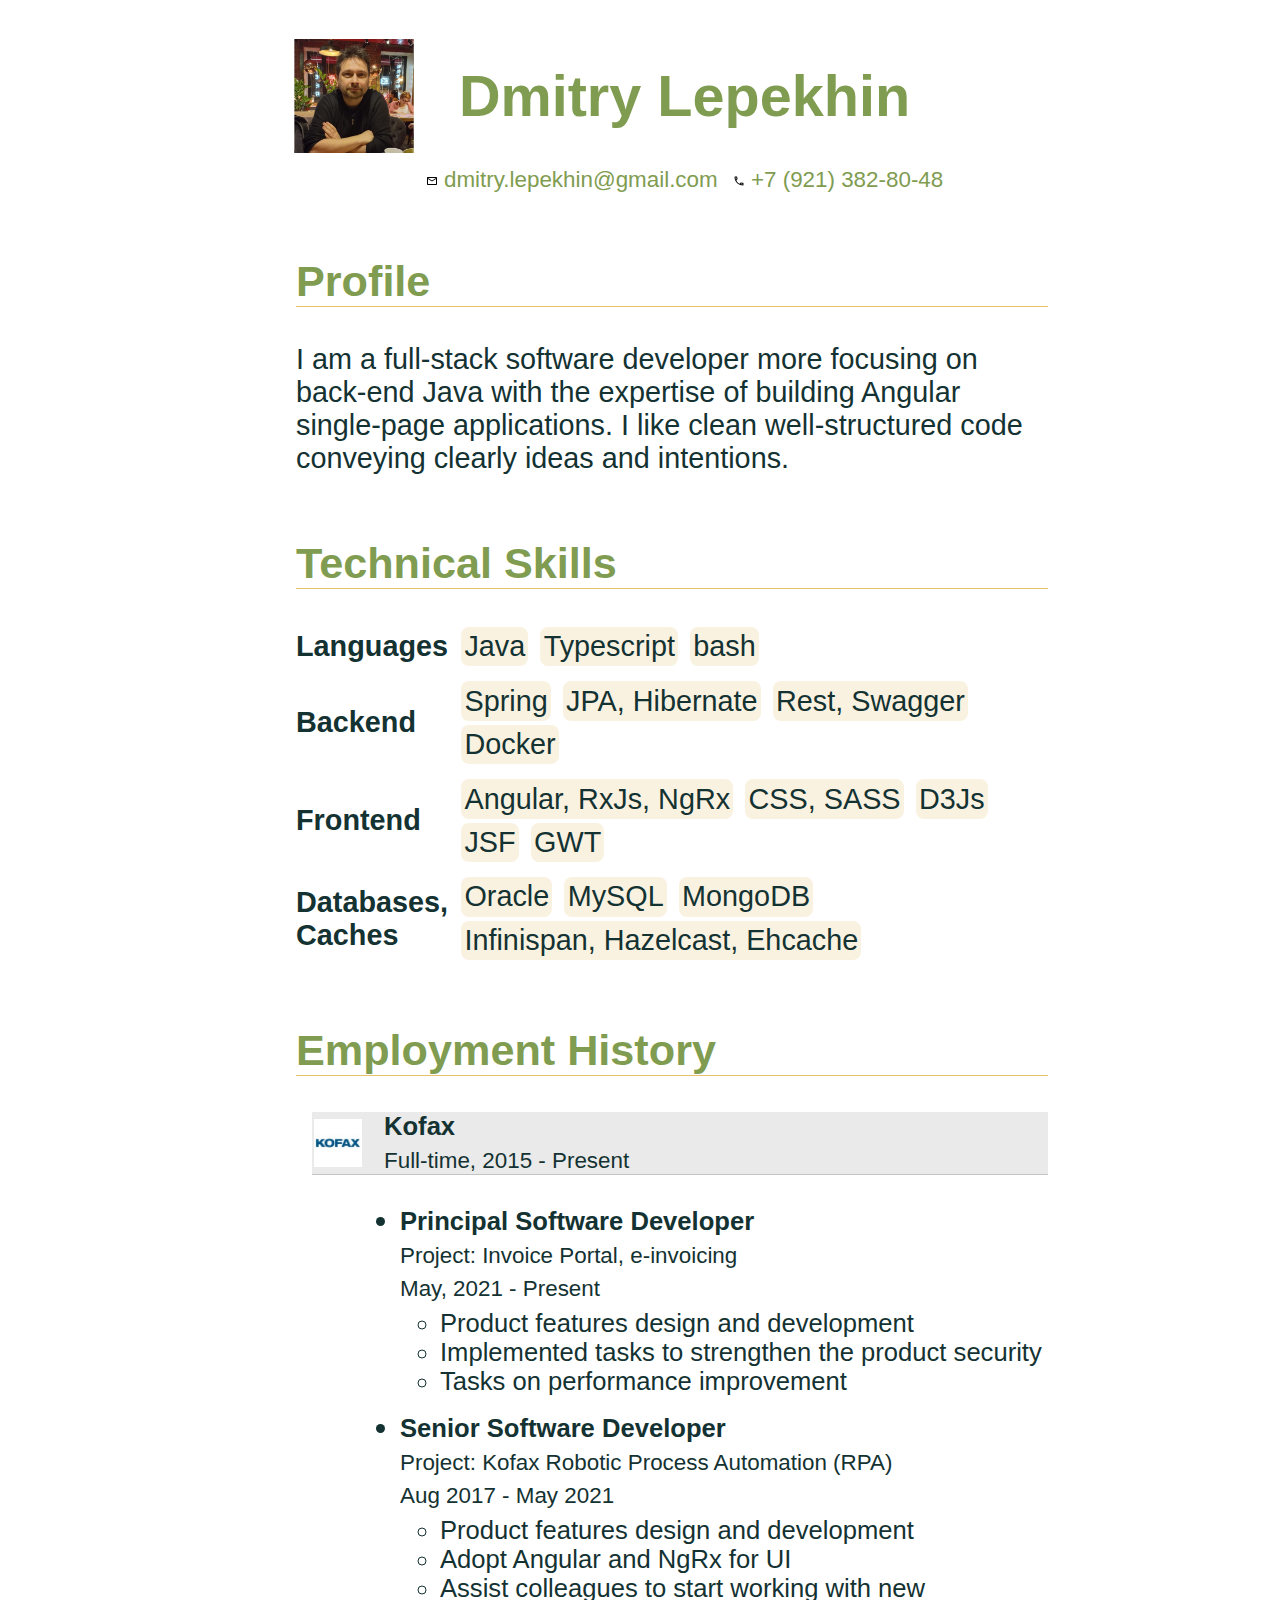
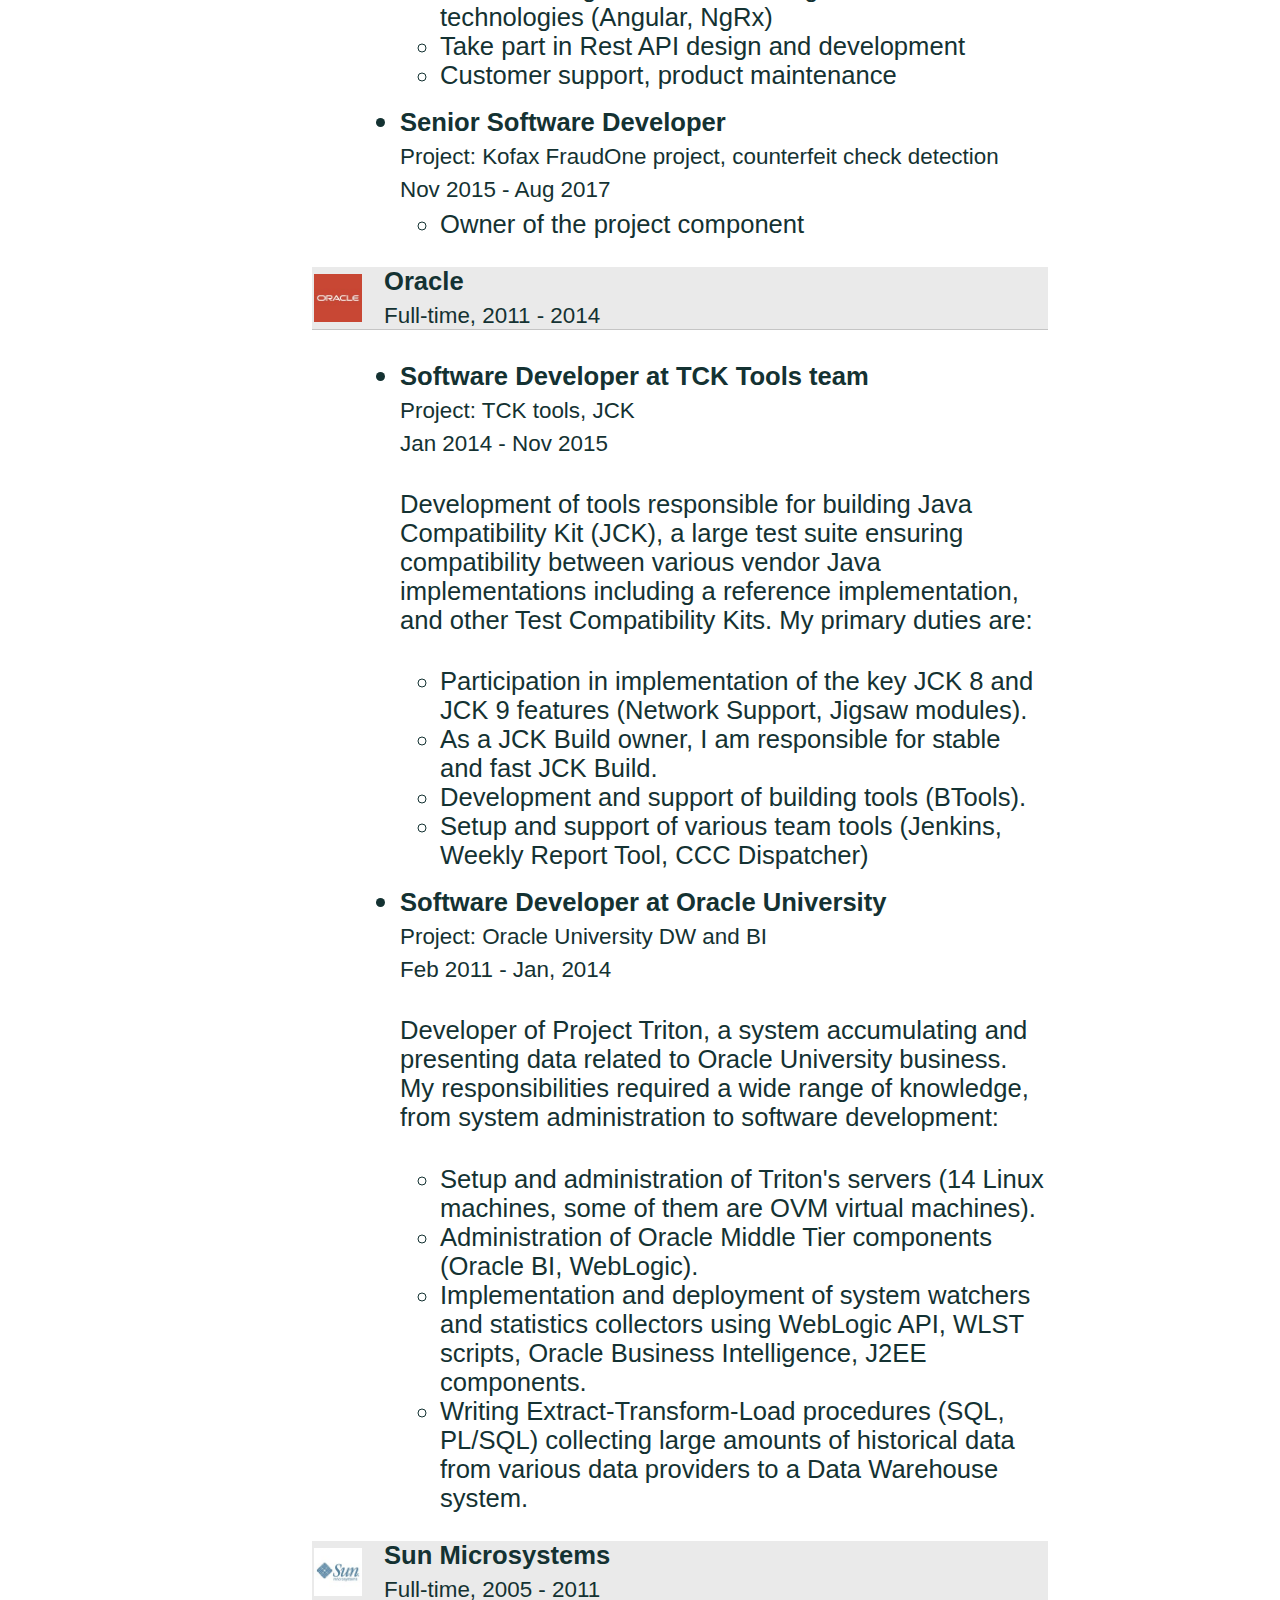
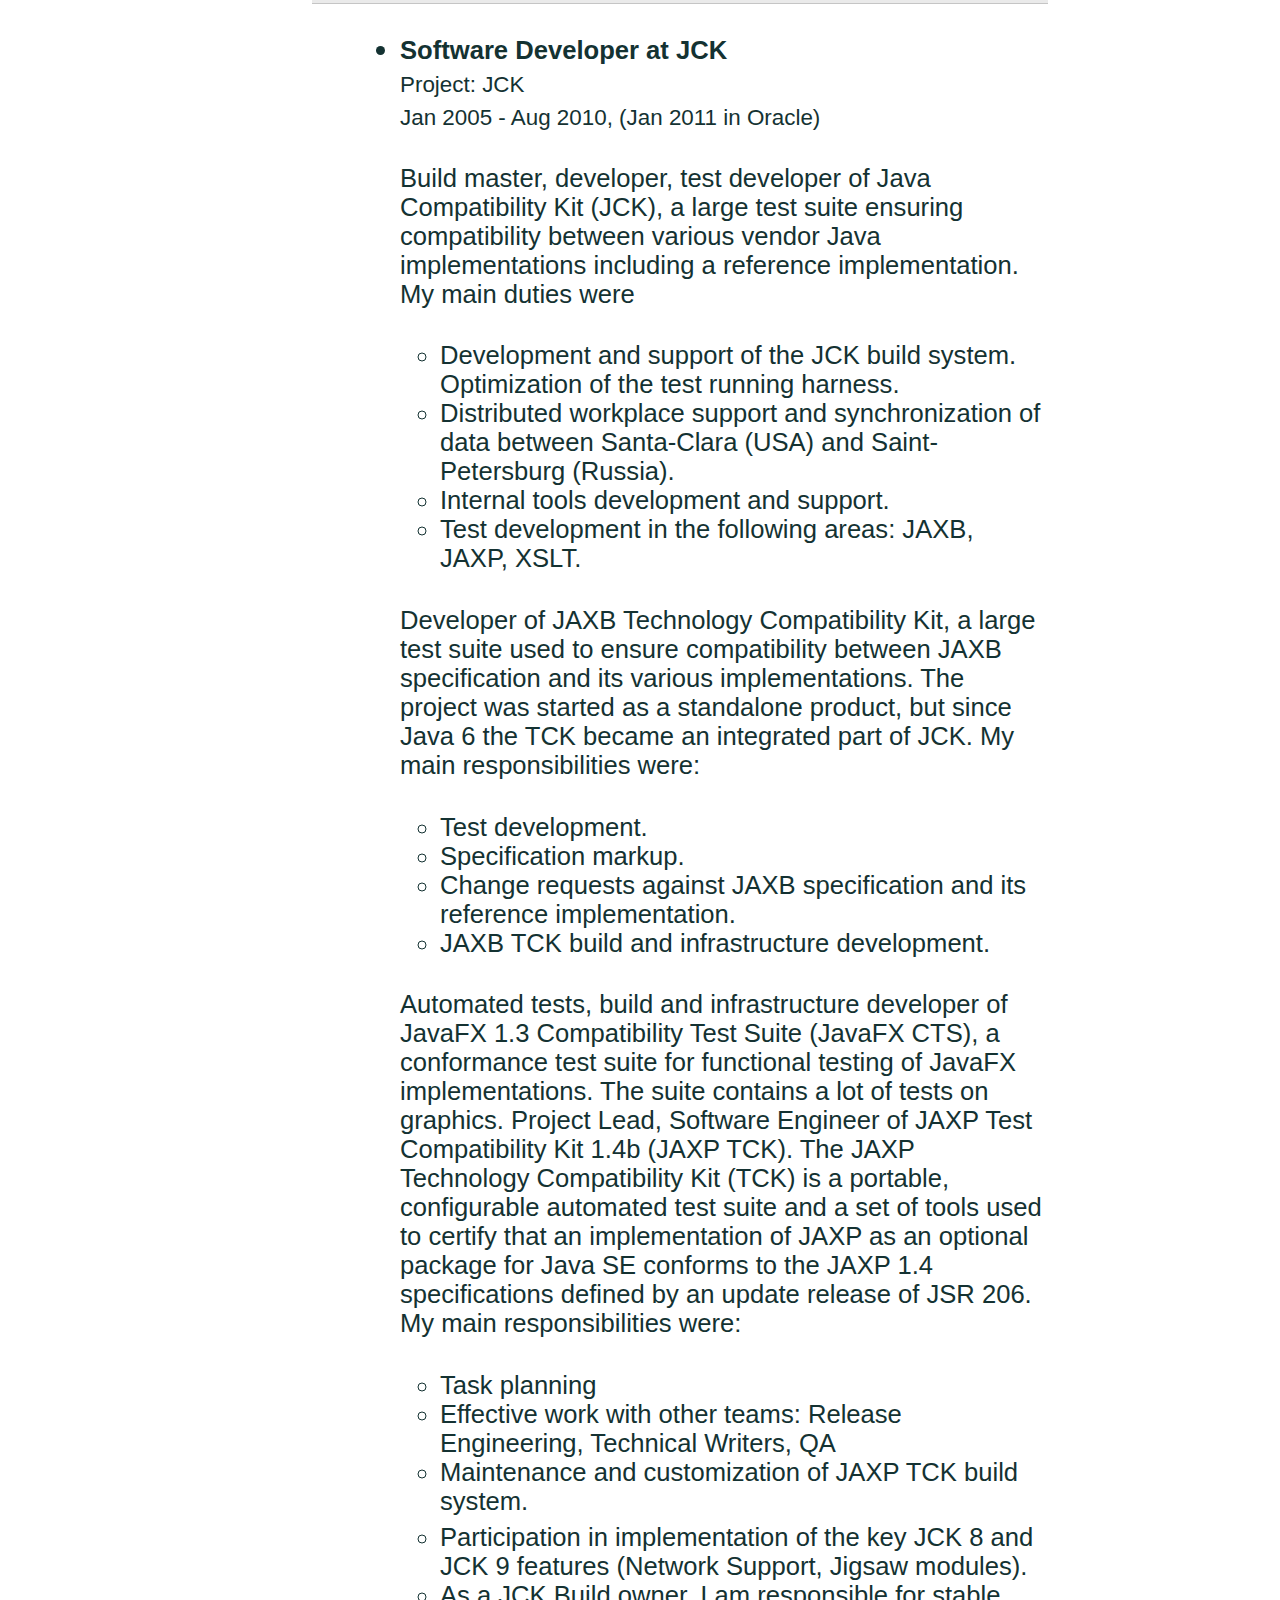
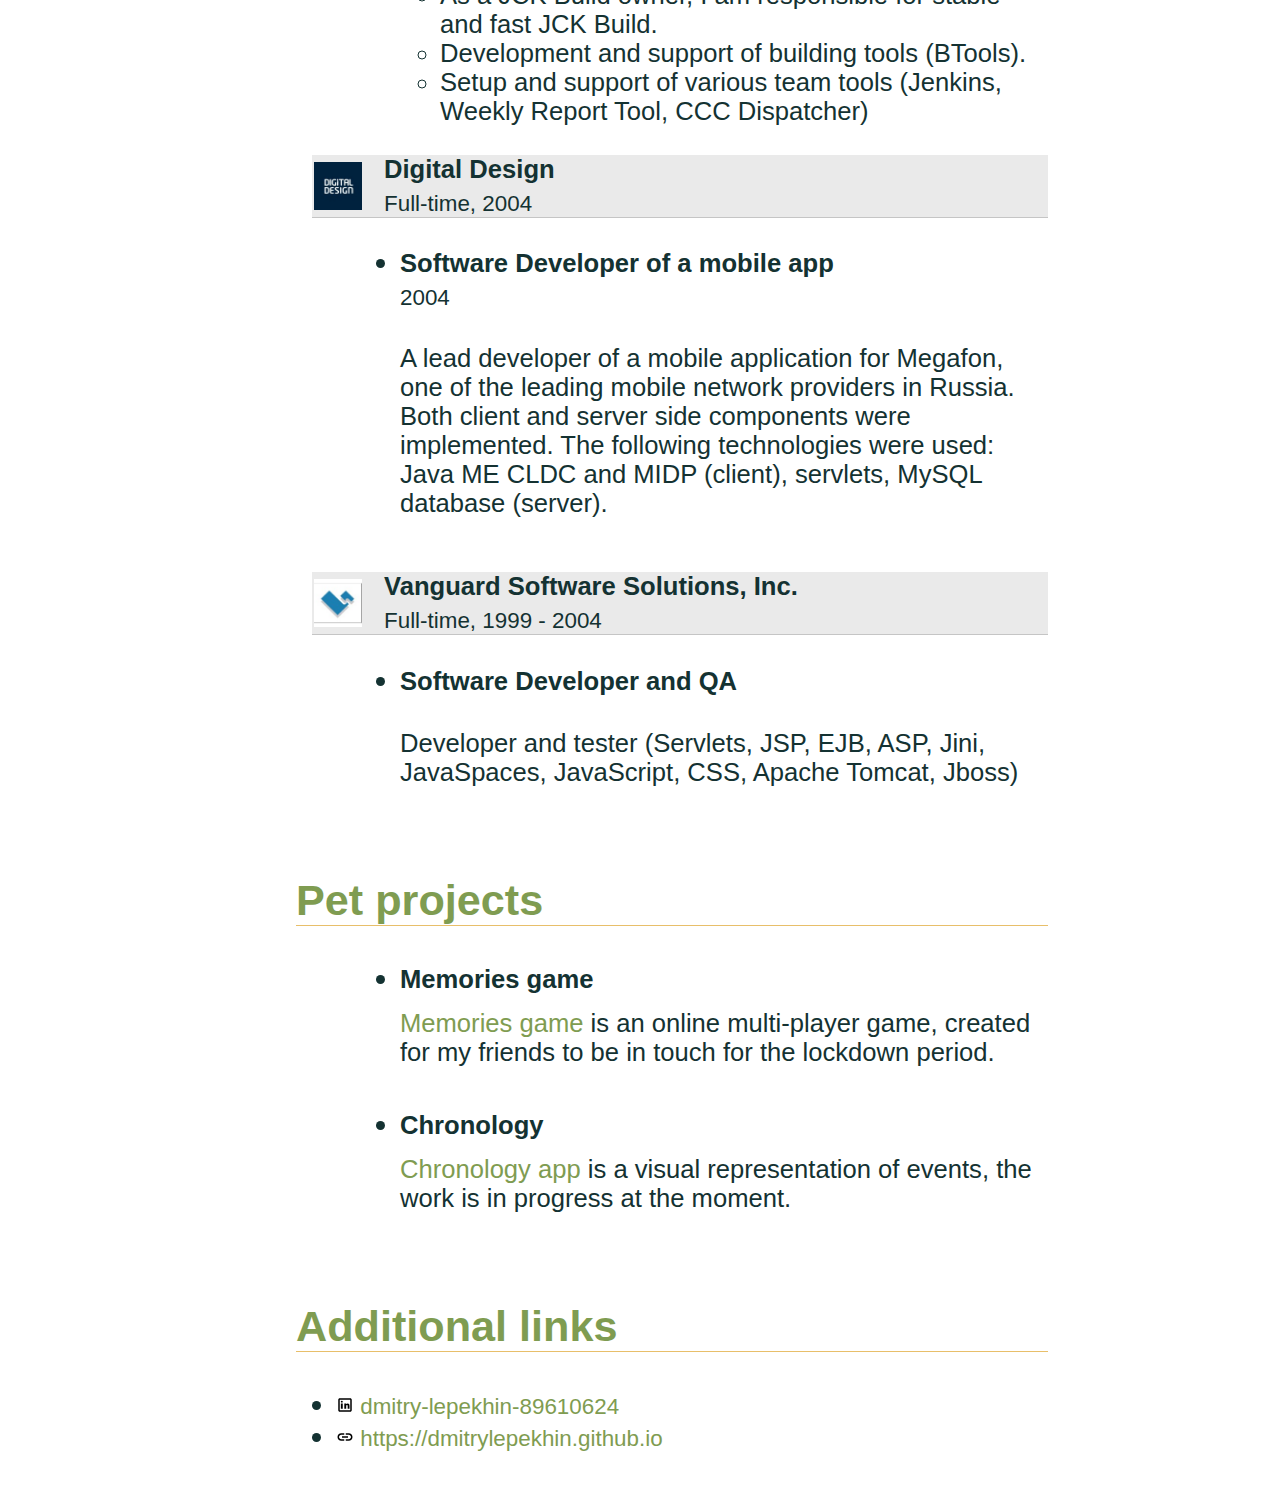
==== commit 492a9b60: "additional links" ====
--- a/index.html
+++ b/index.html
@@ -21,16 +21,6 @@
                 </div>
                 <div>
                     <img src="img/phone.svg" class="small-icon"> <a href="tel:+79213828048">+7 (921) 382-80-48</a>
-                </div>
-            </div>
-            <div class="text-sm contact-area">
-                <div>
-                    <img src="img/linkedin.svg" class="small-icon"> <a href="https://www.linkedin.com/in/dmitry-lepekhin-89610624/" target="_blank">dmitry-lepekhin-89610624</a>
-                </div>
-            </div>
-            <div class="text-sm contact-area">
-                <div>
-                    <img src="img/link.svg" class="small-icon"> <a href="https://dmitrylepekhin.github.io/">https://dmitrylepekhin.github.io</a>
                 </div>
             </div>
         </div>
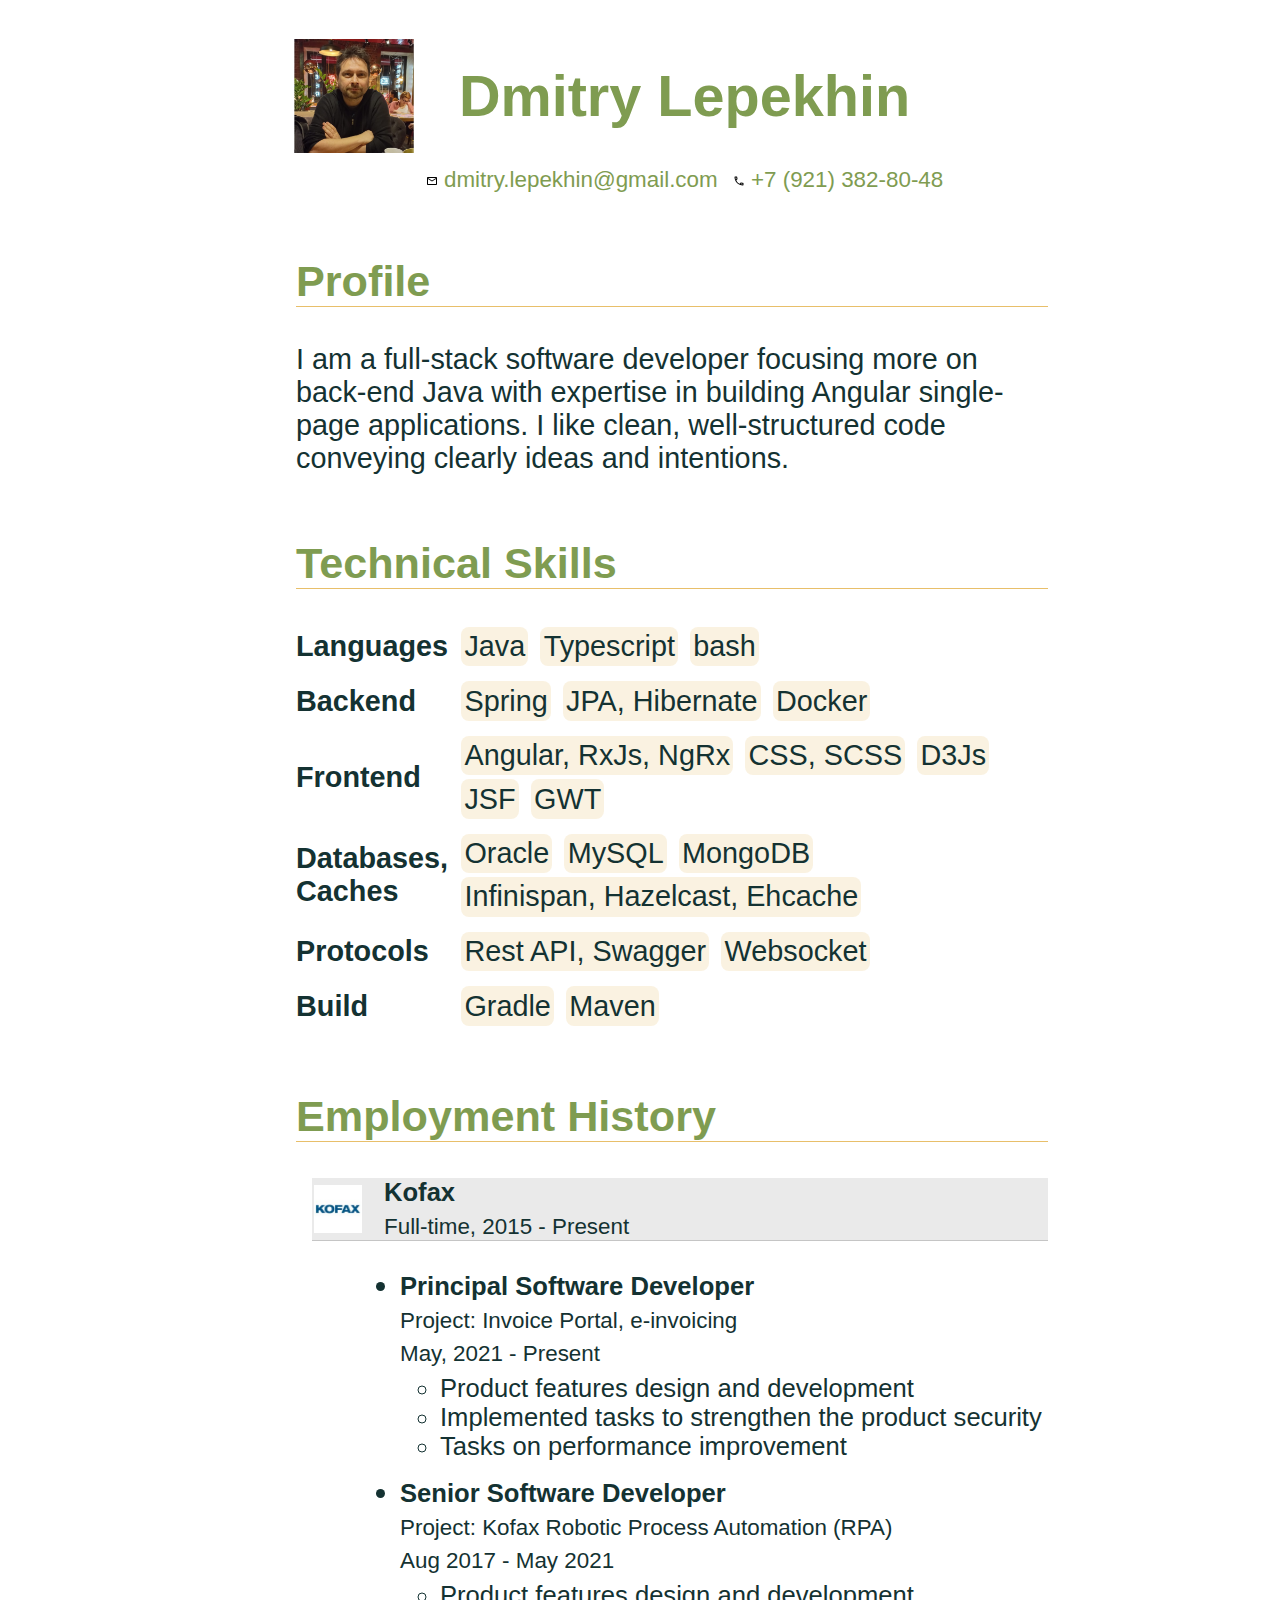
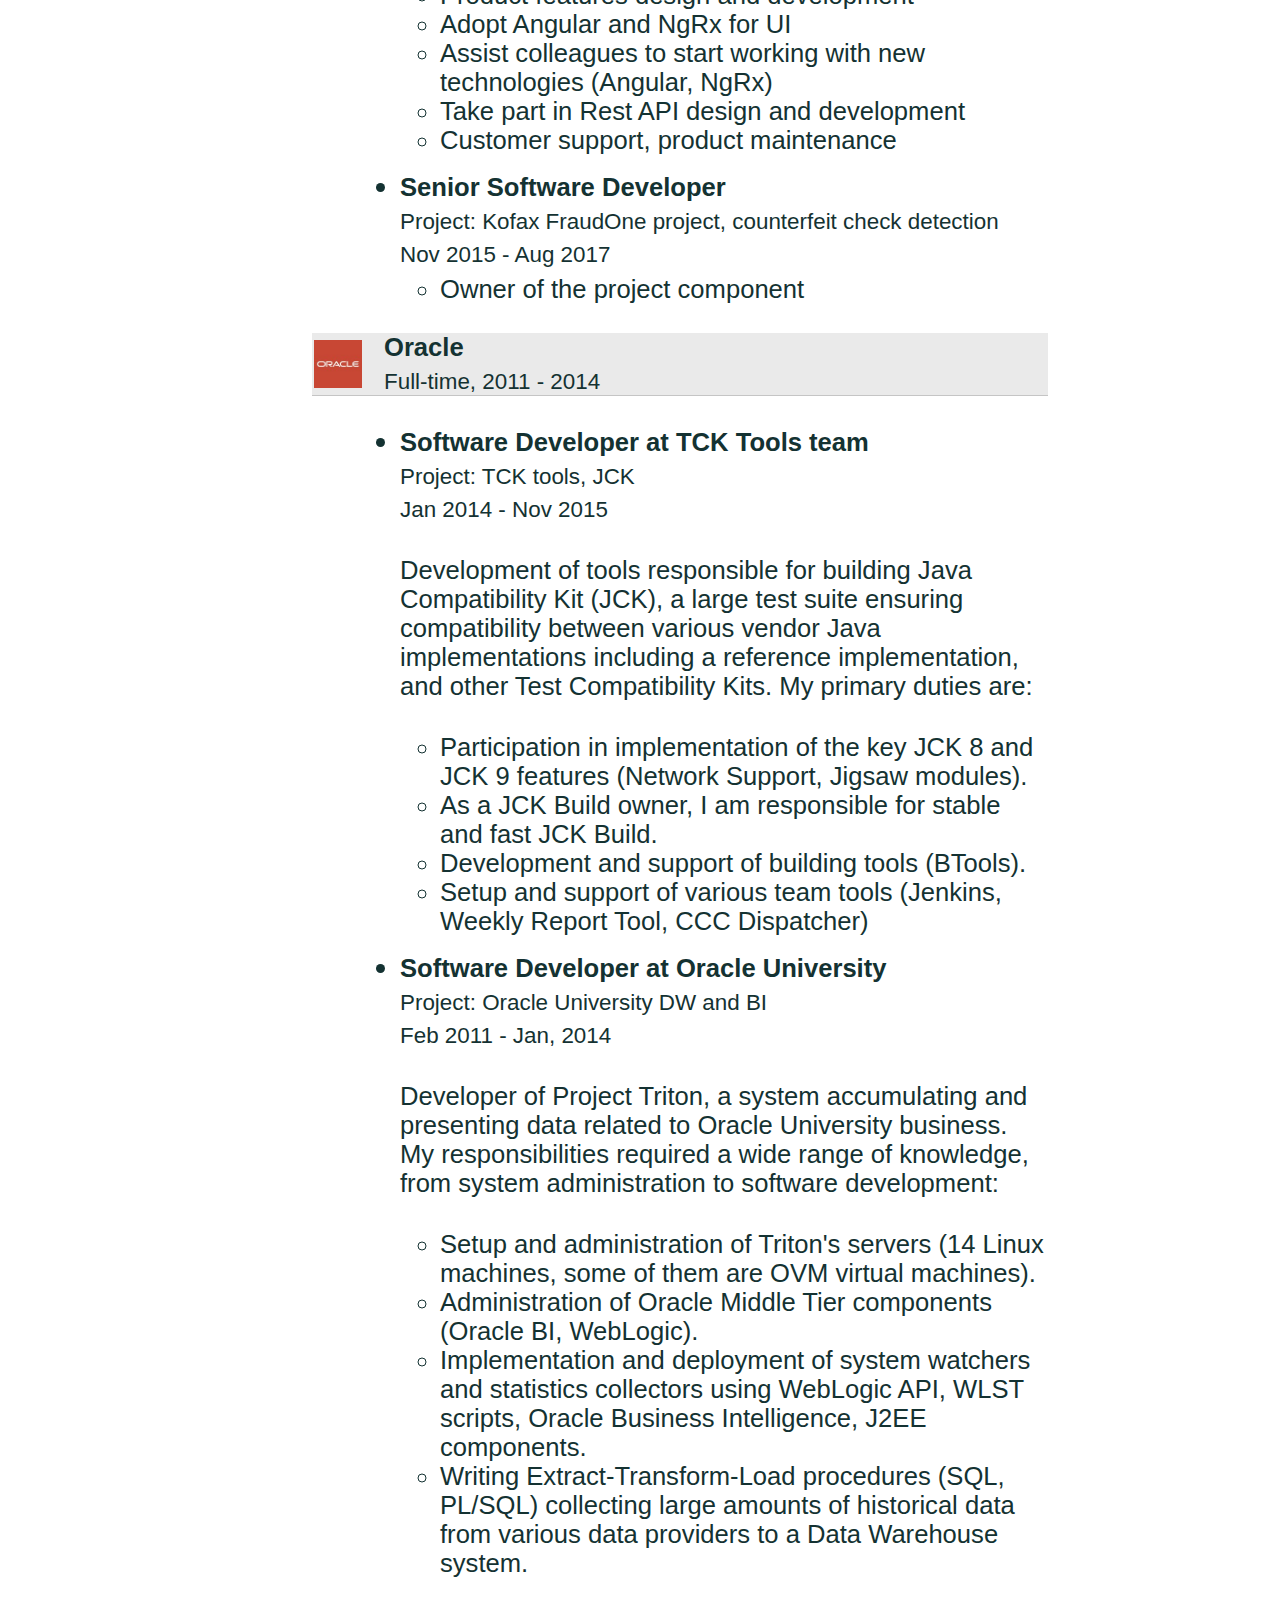
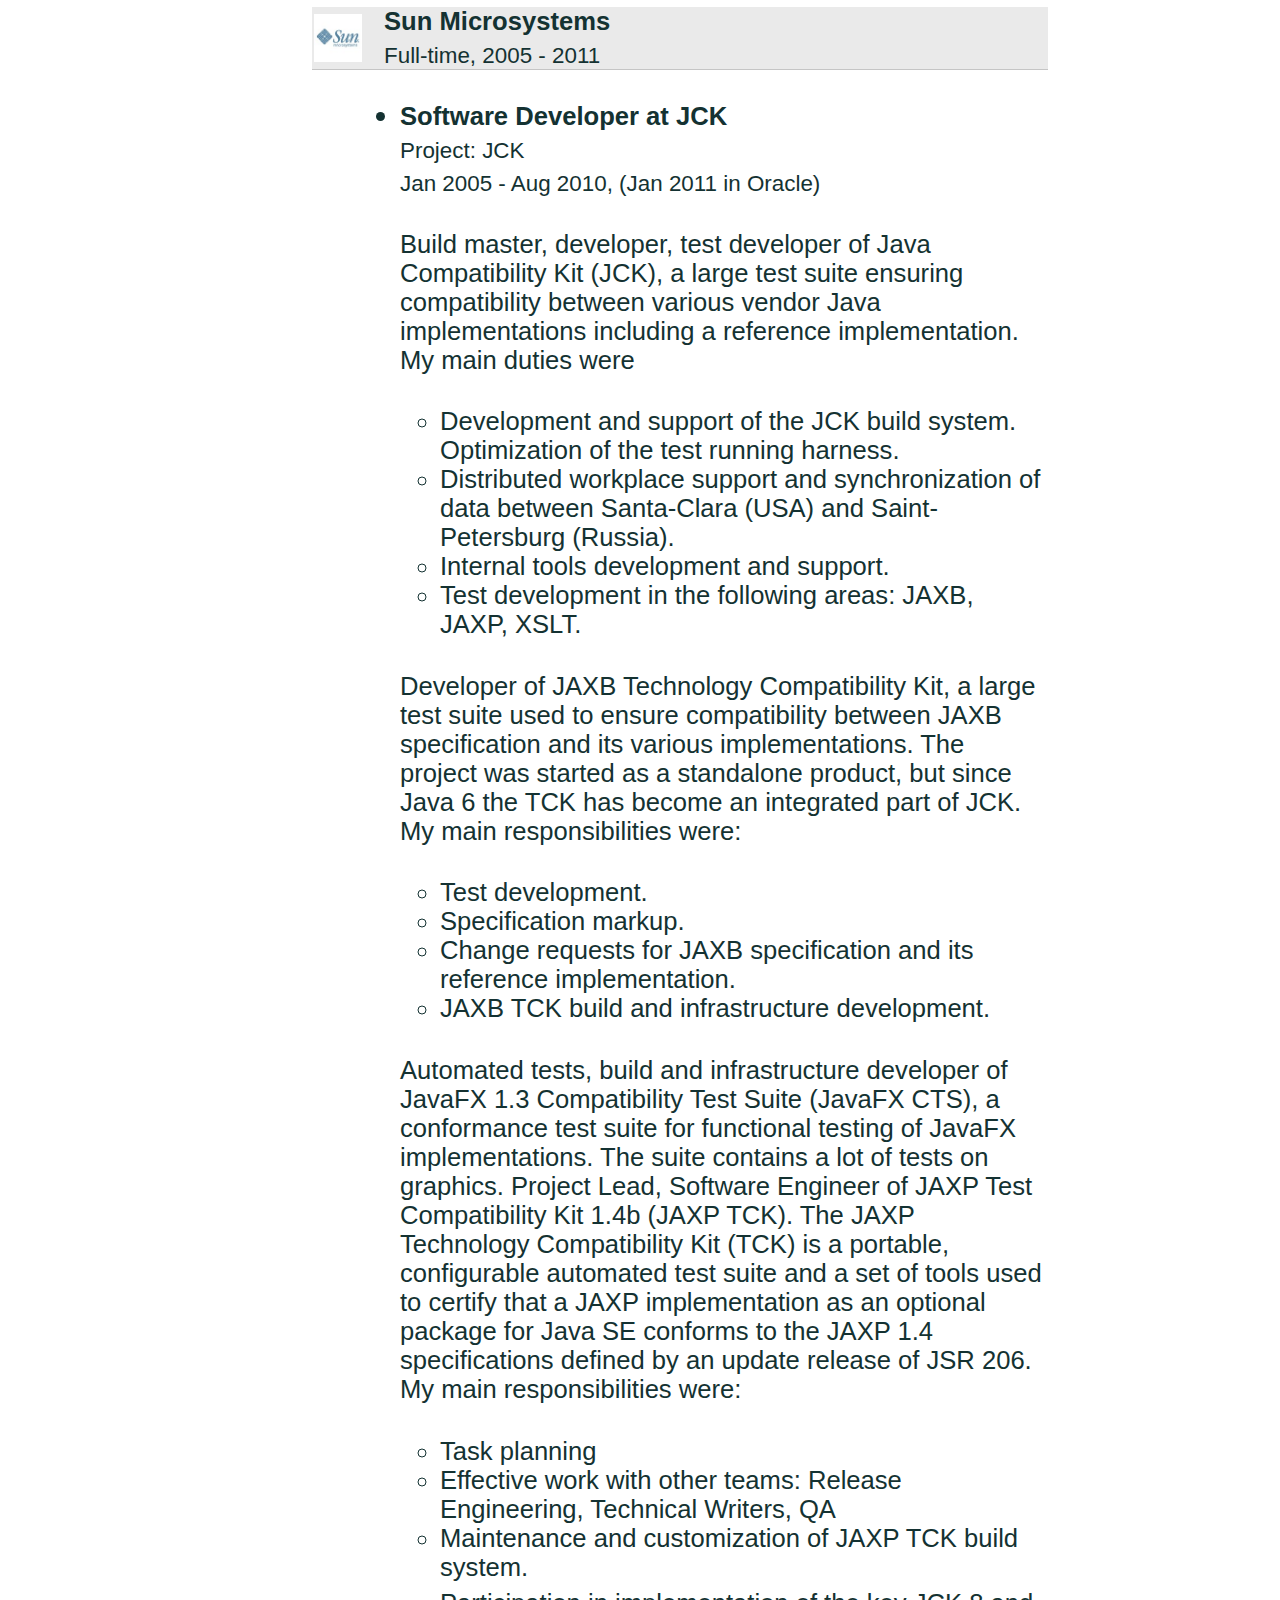
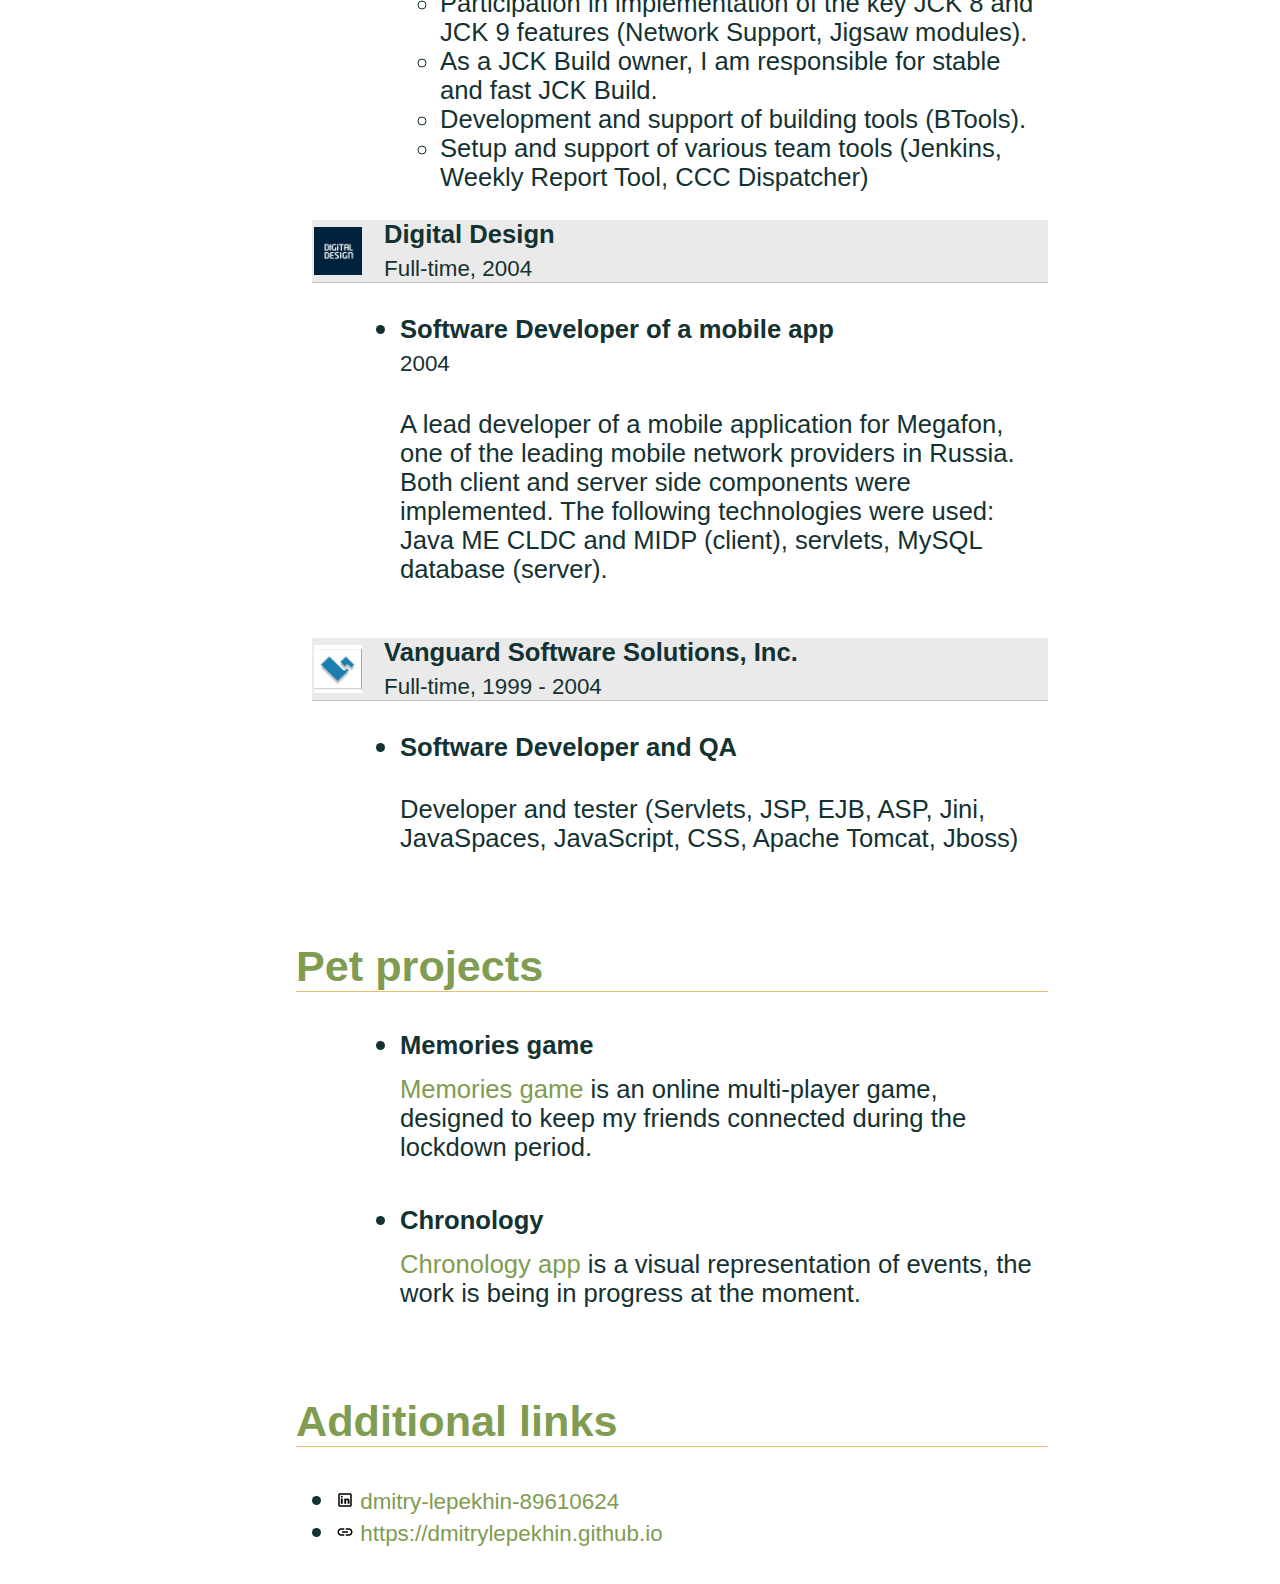
==== commit 2368a6db: "wording fixed" ====
--- a/index.html
+++ b/index.html
@@ -29,8 +29,8 @@
         <div class="section">
             <h2>Profile</h2>
             <p>
-                I am a full-stack software developer more focusing on back-end Java with the expertise
-                of building Angular single-page applications. I like clean well-structured code conveying clearly
+                I am a full-stack software developer focusing more on back-end Java with expertise
+                in building Angular single-page applications. I like clean, well-structured code conveying clearly
                 ideas and intentions.
             </p>
         </div>
@@ -48,14 +48,13 @@
                 <div class="col-value">
                     <span class="skill skill-row">Spring</span>
                     <span class="skill skill-row">JPA, Hibernate</span>
-                    <span class="skill skill-row">Rest, Swagger</span>
                     <span class="skill skill-row">Docker</span>
                 </div>
 
                 <div class="col-name">Frontend</div>
                 <div class="col-value">
                     <span class="skill">Angular, RxJs, NgRx</span>
-                    <span class="skill">CSS, SASS</span>
+                    <span class="skill">CSS, SCSS</span>
                     <span class="skill">D3Js</span>
                     <span class="skill">JSF</span>
                     <span class="skill">GWT</span>
@@ -68,6 +67,19 @@
                     <span class="skill">MongoDB</span>
                     <span class="skill">Infinispan, Hazelcast, Ehcache</span>
                 </div>
+
+                <div class="col-name">Protocols</div>
+                <div class="col-value">
+                    <span class="skill">Rest API, Swagger</span>
+                    <span class="skill">Websocket</span>
+                </div>
+
+                <div class="col-name">Build</div>
+                <div class="col-value">
+                    <span class="skill">Gradle</span>
+                    <span class="skill">Maven</span>
+                </div>
+
             </div>
         </div>
         <div class="section">
@@ -193,19 +205,19 @@
                                     <li>Test development in the following areas: JAXB, JAXP, XSLT.</li>
                             </ul>
                                 <p class="text-md">
-                                    Developer of JAXB Technology Compatibility Kit, a large test suite used to ensure compatibility between JAXB specification and its various implementations. The project was started as a standalone product, but since Java 6 the TCK became an integrated part of JCK. My main responsibilities were:
+                                    Developer of JAXB Technology Compatibility Kit, a large test suite used to ensure compatibility between JAXB specification and its various implementations. The project was started as a standalone product, but since Java 6 the TCK has become an integrated part of JCK. My main responsibilities were:
                                 </p>
                                 <ul class="text-md">
                                     <li>Test development.</li>
                                     <li>Specification markup.</li>
-                                    <li>Change requests against JAXB specification and its reference implementation.</li>
+                                    <li>Change requests for JAXB specification and its reference implementation.</li>
                                     <li>JAXB TCK build and infrastructure development.</li>
                                 </ul>
 
                                 <p class="text-md">
                                     Automated tests, build and infrastructure developer of JavaFX 1.3 Compatibility Test Suite (JavaFX CTS), a conformance test suite for functional testing of JavaFX implementations. The suite contains a lot of tests on graphics.
 
-                                    Project Lead, Software Engineer of JAXP Test Compatibility Kit 1.4b (JAXP TCK). The JAXP Technology Compatibility Kit (TCK) is a portable, configurable automated test suite and a set of tools used to certify that an implementation of JAXP as an optional package for Java SE conforms to the JAXP 1.4 specifications defined by an update release of JSR 206. My main responsibilities were:
+                                    Project Lead, Software Engineer of JAXP Test Compatibility Kit 1.4b (JAXP TCK). The JAXP Technology Compatibility Kit (TCK) is a portable, configurable automated test suite and a set of tools used to certify that a JAXP implementation as an optional package for Java SE conforms to the JAXP 1.4 specifications defined by an update release of JSR 206. My main responsibilities were:
                                 </p>
                                 <ul class="text-md">
                                     <li>Task planning</li>
@@ -280,7 +292,7 @@
                             <span class="position-title-name">Memories game</span>
                             <p class="text-md pet-p">
                                 <a href="https://memo-app-d26zo.ondigitalocean.app" target="_blank">Memories game</a>
-                                is an online multi-player game, created for my friends to be in touch for the lockdown period.
+                                is an online multi-player game, designed to keep my friends connected during the lockdown period.
                             </p>
                         </div>
                     </li>
@@ -289,7 +301,7 @@
                             <span class="position-title-name">Chronology</span>
                             <p class="text-md pet-p">
                                 <a href="https://longago-nuygw.ondigitalocean.app/select" target="_blank">Chronology app</a>
-                                is a visual representation of events, the work is in progress at the moment.
+                                is a visual representation of events, the work is being in progress at the moment.
                             </p>
                         </div>
                     </li>
--- a/index.css
+++ b/index.css
@@ -103,6 +103,7 @@
 .history-row {
     margin-left: 1rem;
     margin-top: 1rem;
+    page-break-inside: avoid;
 }
 .company {
     display: flex;
@@ -194,6 +195,7 @@
 .section {
     margin-left: 3rem;
     margin-top: 4rem;
+    page-break-inside: avoid;
 }
 .col-name {
     display: inline-block;
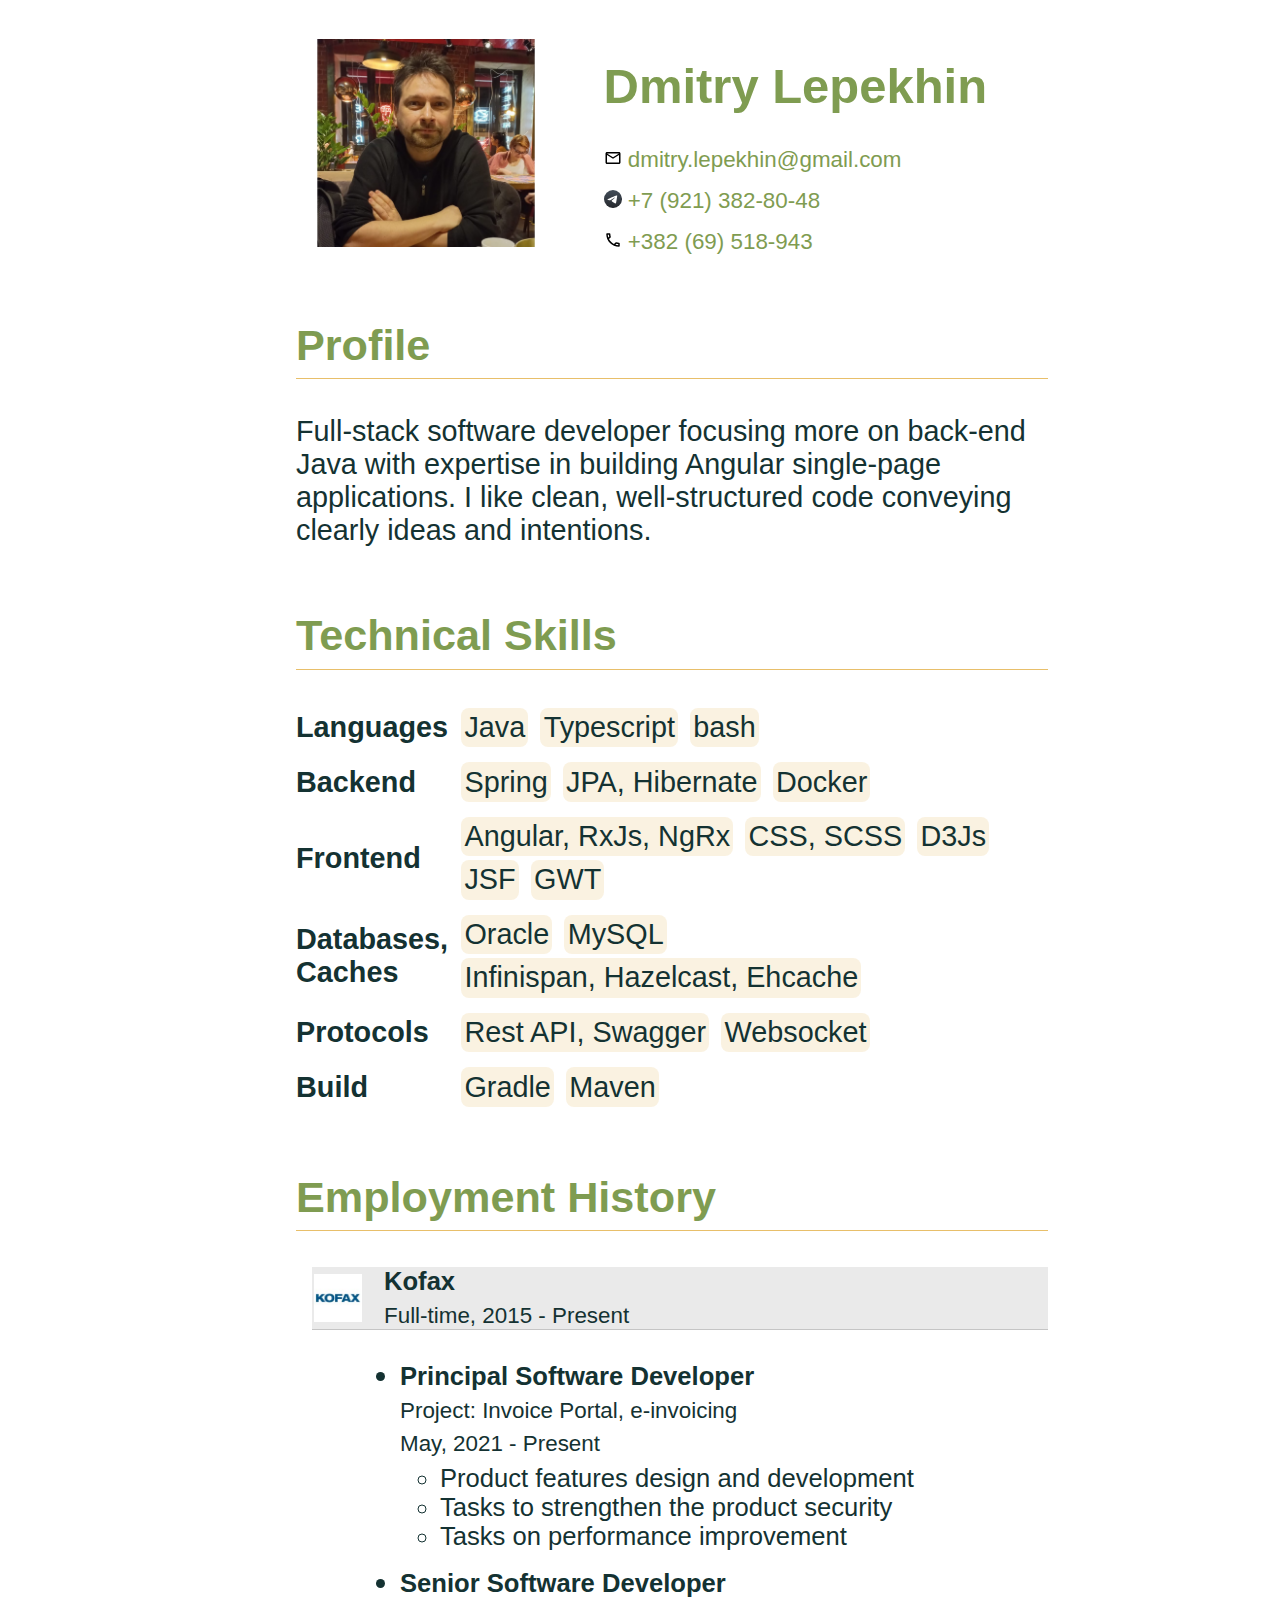
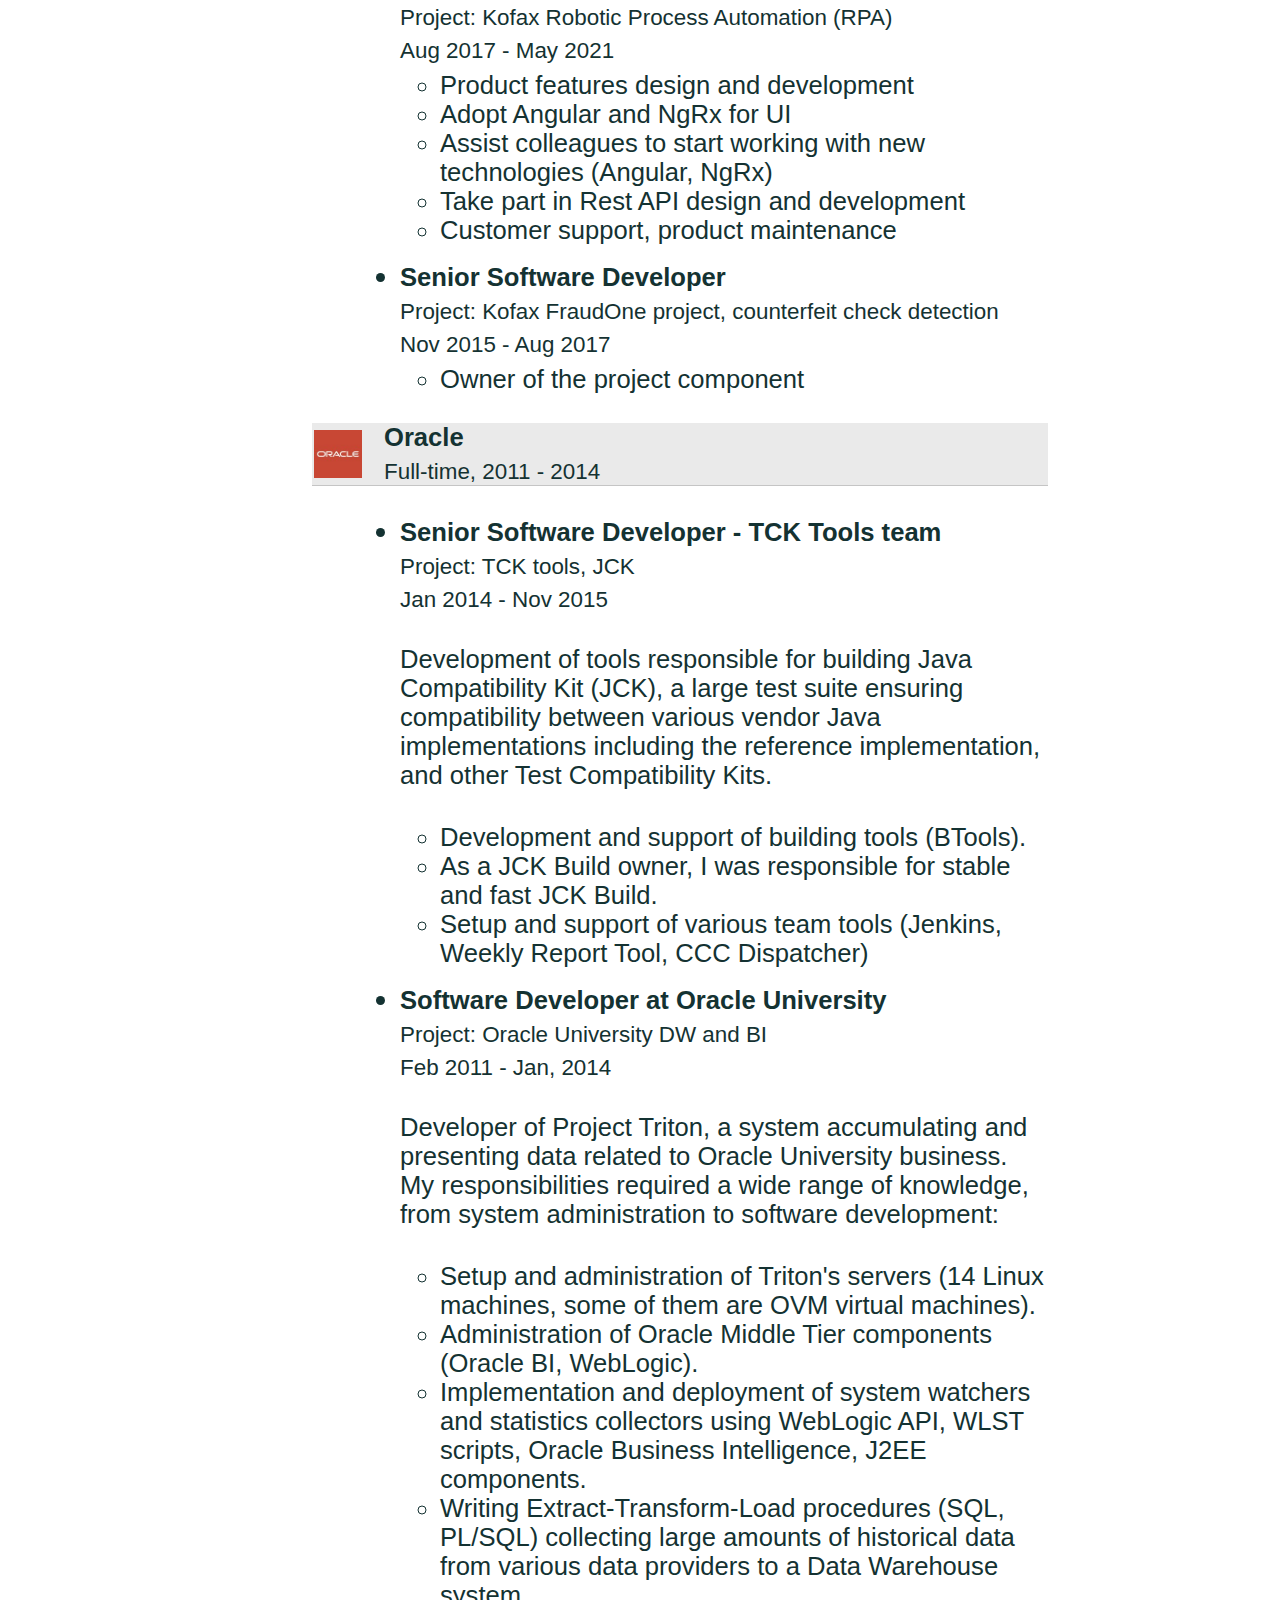
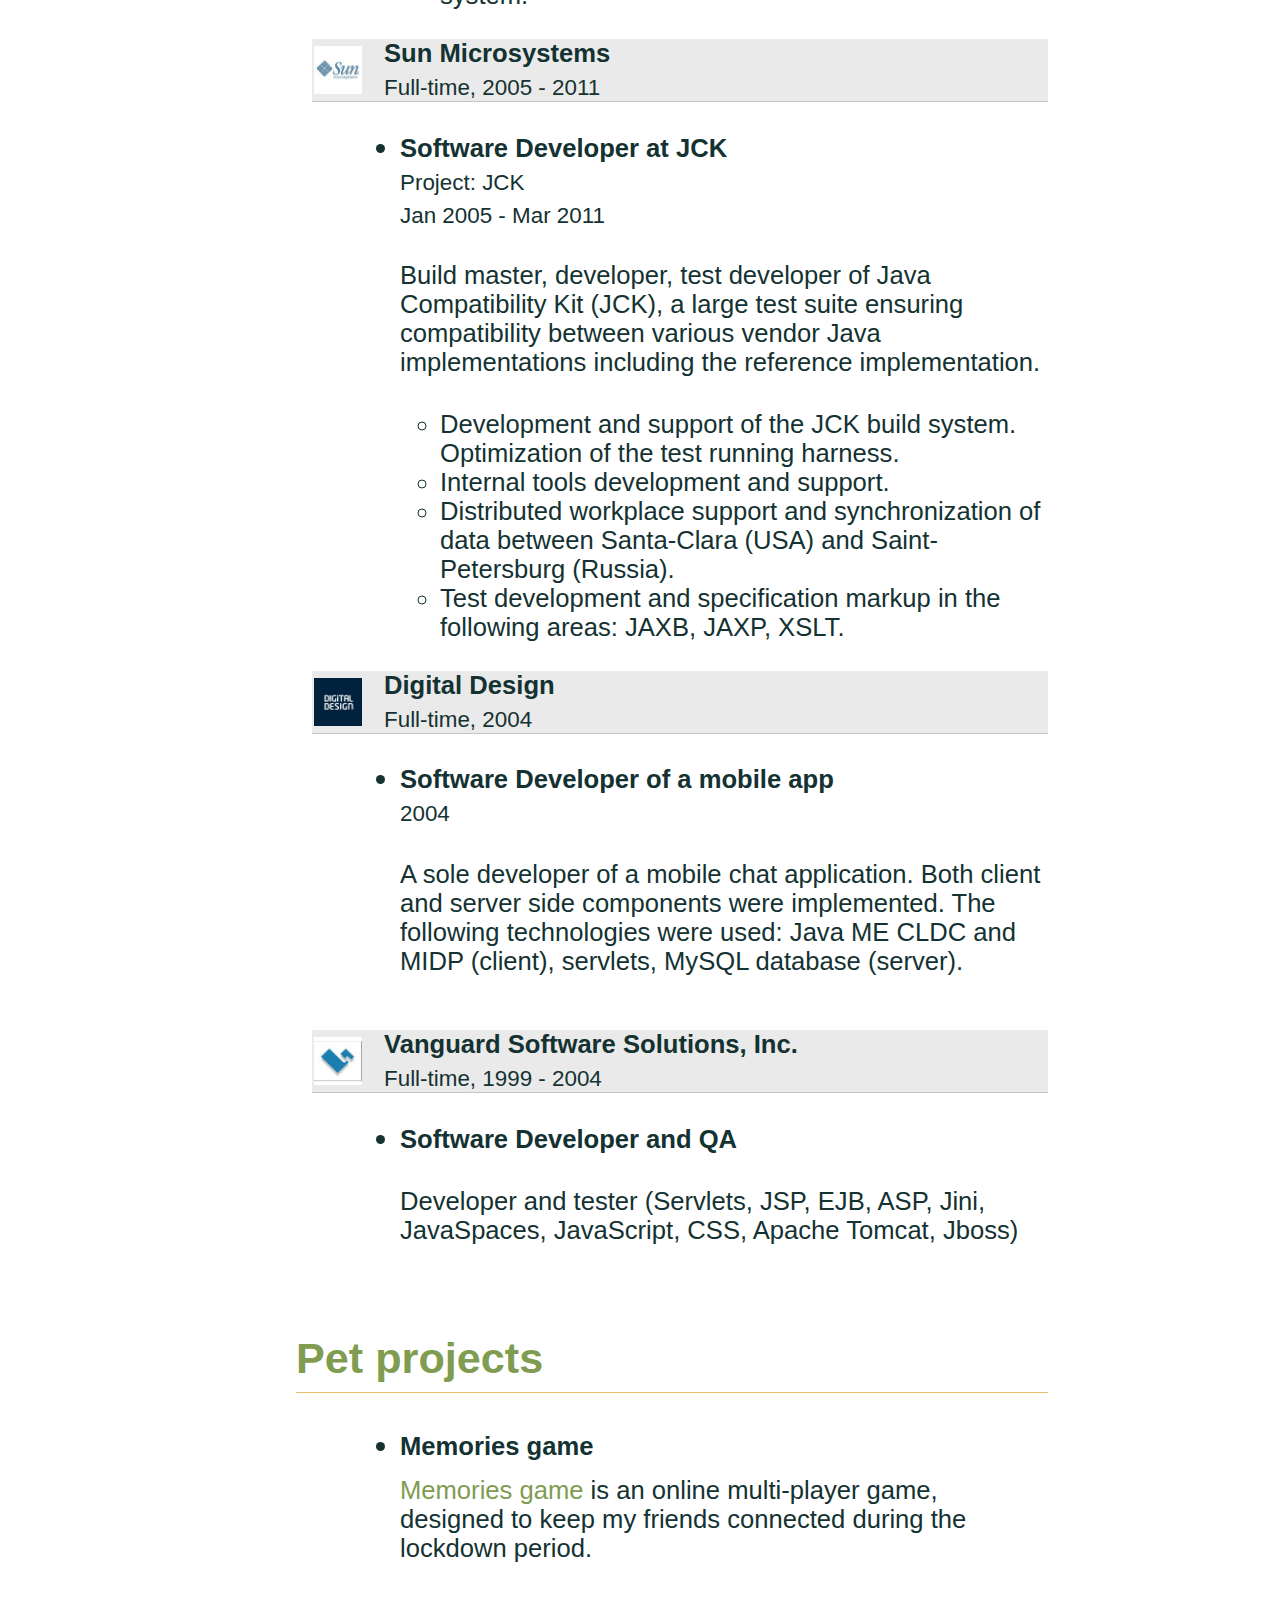
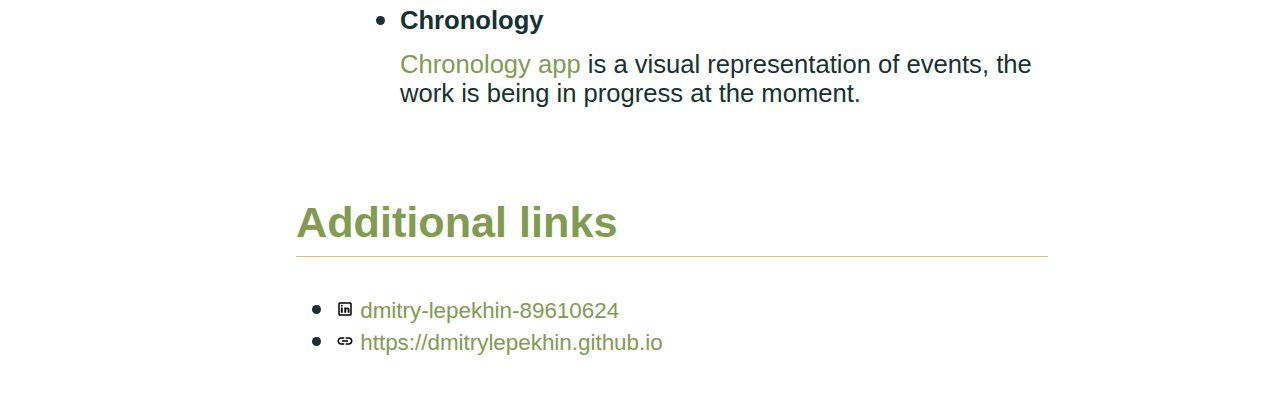
==== commit c48c7ce9: "updated print view for chrome" ====
--- a/index.html
+++ b/index.html
@@ -15,12 +15,16 @@
     <div class="cell-header">
         <div class="main-title-row">
             <h1>Dmitry Lepekhin</h1>
-            <div class="text-sm contact-area">
+            <div class="text-sm contact-area expand-width">
+
                 <div>
                     <img src="img/mail.svg" class="small-icon"> <a href="mailto:dmitry.lepekhin@gmail.com">dmitry.lepekhin@gmail.com</a>
                 </div>
                 <div>
-                    <img src="img/phone.svg" class="small-icon"> <a href="tel:+79213828048">+7 (921) 382-80-48</a>
+                    <img src="img/telegram.svg" class="small-icon"> <a href="tel:+79213828048">+7 (921) 382-80-48</a>
+                </div>
+                <div>
+                    <img src="img/phone.svg" class="small-icon"> <a href="tel:+38269518943">+382 (69) 518-943</a>
                 </div>
             </div>
         </div>
@@ -29,7 +33,7 @@
         <div class="section">
             <h2>Profile</h2>
             <p>
-                I am a full-stack software developer focusing more on back-end Java with expertise
+                Full-stack software developer focusing more on back-end Java with expertise
                 in building Angular single-page applications. I like clean, well-structured code conveying clearly
                 ideas and intentions.
             </p>
@@ -64,7 +68,6 @@
                 <div class="col-value">
                     <span class="skill">Oracle</span>
                     <span class="skill">MySQL</span>
-                    <span class="skill">MongoDB</span>
                     <span class="skill">Infinispan, Hazelcast, Ehcache</span>
                 </div>
 
@@ -101,7 +104,7 @@
                                     <span class="text-sm caption-decor">May, 2021 - Present</span>
                                     <ul class="text-md">
                                         <li>Product features design and development</li>
-                                        <li>Implemented tasks to strengthen the product security</li>
+                                        <li>Tasks to strengthen the product security</li>
                                         <li>Tasks on performance improvement</li>
                                     </ul>
                                 </div>
@@ -146,16 +149,15 @@
                     <ul>
                         <li class="position-row">
                             <div class="company-title-row">
-                                <span class="position-title-name">Software Developer at TCK Tools team</span>
+                                <span class="position-title-name">Senior Software Developer - TCK Tools team</span>
                                 <span class="text-sm caption-decor">Project: TCK tools, JCK</span>
                                 <span class="text-sm caption-decor">Jan 2014 - Nov 2015</span>
                                 <p class="text-md">
-                                    Development of tools responsible for building Java Compatibility Kit (JCK), a large test suite ensuring compatibility between various vendor Java implementations including a reference implementation, and other Test Compatibility Kits. My primary duties are:
+                                    Development of tools responsible for building Java Compatibility Kit (JCK), a large test suite ensuring compatibility between various vendor Java implementations including the reference implementation, and other Test Compatibility Kits.
                                 </p>
                                 <ul class="text-md">
-                                    <li>Participation in implementation of the key JCK 8 and JCK 9 features (Network Support, Jigsaw modules).</li>
-                                    <li>As a JCK Build owner, I am responsible for stable and fast JCK Build.</li>
                                     <li>Development and support of building tools (BTools).</li>
+                                    <li>As a JCK Build owner, I was responsible for stable and fast JCK Build.</li>
                                     <li>Setup and support of various team tools (Jenkins, Weekly Report Tool, CCC Dispatcher)</li>
                                 </ul>
                             </div>
@@ -194,41 +196,15 @@
                             <div class="company-title-row">
                                 <span class="position-title-name">Software Developer at JCK</span>
                                 <span class="text-sm caption-decor">Project: JCK</span>
-                                <span class="text-sm caption-decor">Jan 2005 - Aug 2010, (Jan 2011 in Oracle)</span>
-                                <p class="text-md">
-                                    Build master, developer, test developer of Java Compatibility Kit (JCK), a large test suite ensuring compatibility between various vendor Java implementations including a reference implementation. My main duties were
+                                <span class="text-sm caption-decor">Jan 2005 - Mar 2011</span>
+                                <p class="text-md">
+                                    Build master, developer, test developer of Java Compatibility Kit (JCK), a large test suite ensuring compatibility between various vendor Java implementations including the reference implementation.
                                 </p>
                                 <ul class="text-md">
                                     <li>Development and support of the JCK build system. Optimization of the test running harness.</li>
+                                    <li>Internal tools development and support.</li>
                                     <li>Distributed workplace support and synchronization of data between Santa-Clara (USA) and Saint-Petersburg (Russia).</li>
-                                    <li>Internal tools development and support.</li>
-                                    <li>Test development in the following areas: JAXB, JAXP, XSLT.</li>
-                            </ul>
-                                <p class="text-md">
-                                    Developer of JAXB Technology Compatibility Kit, a large test suite used to ensure compatibility between JAXB specification and its various implementations. The project was started as a standalone product, but since Java 6 the TCK has become an integrated part of JCK. My main responsibilities were:
-                                </p>
-                                <ul class="text-md">
-                                    <li>Test development.</li>
-                                    <li>Specification markup.</li>
-                                    <li>Change requests for JAXB specification and its reference implementation.</li>
-                                    <li>JAXB TCK build and infrastructure development.</li>
-                                </ul>
-
-                                <p class="text-md">
-                                    Automated tests, build and infrastructure developer of JavaFX 1.3 Compatibility Test Suite (JavaFX CTS), a conformance test suite for functional testing of JavaFX implementations. The suite contains a lot of tests on graphics.
-
-                                    Project Lead, Software Engineer of JAXP Test Compatibility Kit 1.4b (JAXP TCK). The JAXP Technology Compatibility Kit (TCK) is a portable, configurable automated test suite and a set of tools used to certify that a JAXP implementation as an optional package for Java SE conforms to the JAXP 1.4 specifications defined by an update release of JSR 206. My main responsibilities were:
-                                </p>
-                                <ul class="text-md">
-                                    <li>Task planning</li>
-                                    <li>Effective work with other teams: Release Engineering, Technical Writers, QA</li>
-                                    <li>Maintenance and customization of JAXP TCK build system.</li>
-                            </ul>
-                                <ul class="text-md">
-                                    <li>Participation in implementation of the key JCK 8 and JCK 9 features (Network Support, Jigsaw modules).</li>
-                                    <li>As a JCK Build owner, I am responsible for stable and fast JCK Build.</li>
-                                    <li>Development and support of building tools (BTools).</li>
-                                    <li>Setup and support of various team tools (Jenkins, Weekly Report Tool, CCC Dispatcher)</li>
+                                    <li>Test development and specification markup in the following areas: JAXB, JAXP, XSLT.</li>
                                 </ul>
                             </div>
 
@@ -252,7 +228,7 @@
                                 <span class="position-title-name">Software Developer of a mobile app</span>
                                 <span class="text-sm caption-decor">2004</span>
                                 <p class="text-md">
-                                    A lead developer of a mobile application for Megafon, one of the leading mobile network providers in Russia. Both client and server side components were implemented. The following technologies were used: Java ME CLDC and MIDP (client), servlets, MySQL database (server).
+                                    A sole developer of a mobile chat application. Both client and server side components were implemented. The following technologies were used: Java ME CLDC and MIDP (client), servlets, MySQL database (server).
                                 </p>
                             </div>
                         </li>
--- a/index.css
+++ b/index.css
@@ -49,11 +49,16 @@
 }
 h1 {
     color: var(--main-title-color);
+    font-size: 1.7em;
 }
 h2 {
     color: var(--title-color);
     border-bottom: 1px solid var(--title-border-color);
-
+    padding-bottom: 0.2em;
+}
+
+.expand-width {
+    width: 100%;
 }
 
 .grid {
@@ -61,7 +66,7 @@
     grid-template-columns: repeat(9, 1fr);
     grid-auto-rows: minmax(100px, auto);
     grid-template-areas:
-      "ph ph hd hd hd hd hd hd hd"
+      "ph ph ph ph hd hd hd hd hd"
       "ct ct ct ct ct ct ct ct ct";
     max-width: 800px;
     margin-top: 1rem;
@@ -73,6 +78,10 @@
 }
 .cell-photo {
     grid-area: ph;
+    display: flex;
+    align-content: center;
+    justify-content: center;
+    align-items: center;
 }
 .cell-header {
     grid-area: hd;
@@ -146,9 +155,10 @@
 .position-row {
     margin-bottom: 15px;
 }
+
 .face {
-    max-width: 192px;
-    max-height: 192px;
+    max-width: 350px;
+    max-height: 350px;
     margin: 10px;
     margin-top: 15px;
 }
@@ -210,11 +220,11 @@
 
 .contact-area {
     display: flex;
-    flex-direction: row;
+    flex-direction: column;
     gap: 15px;
 }
 .small-icon {
-    max-width: 12px;
+    max-width: 18px;
 }
 .md-icon {
     max-width: 18px;
@@ -248,10 +258,15 @@
         --font-size-sm: 0.6rem;
         --font-size-md: 0.8rem;
         --font-size-lg: 1.0rem;
+
+        --main-title-color: rgb(112, 147, 55);
+        --title-color: rgb(112, 147, 55);
+        --title-border-color: rgb(232, 191, 106);
+
     }
     .grid {
         grid-template-areas:
-      "ph ph ph hd hd hd hd hd hd"
+      "ph ph ph ph hd hd hd hd hd"
       "ct ct ct ct ct ct ct ct ct";
     }
     .face {
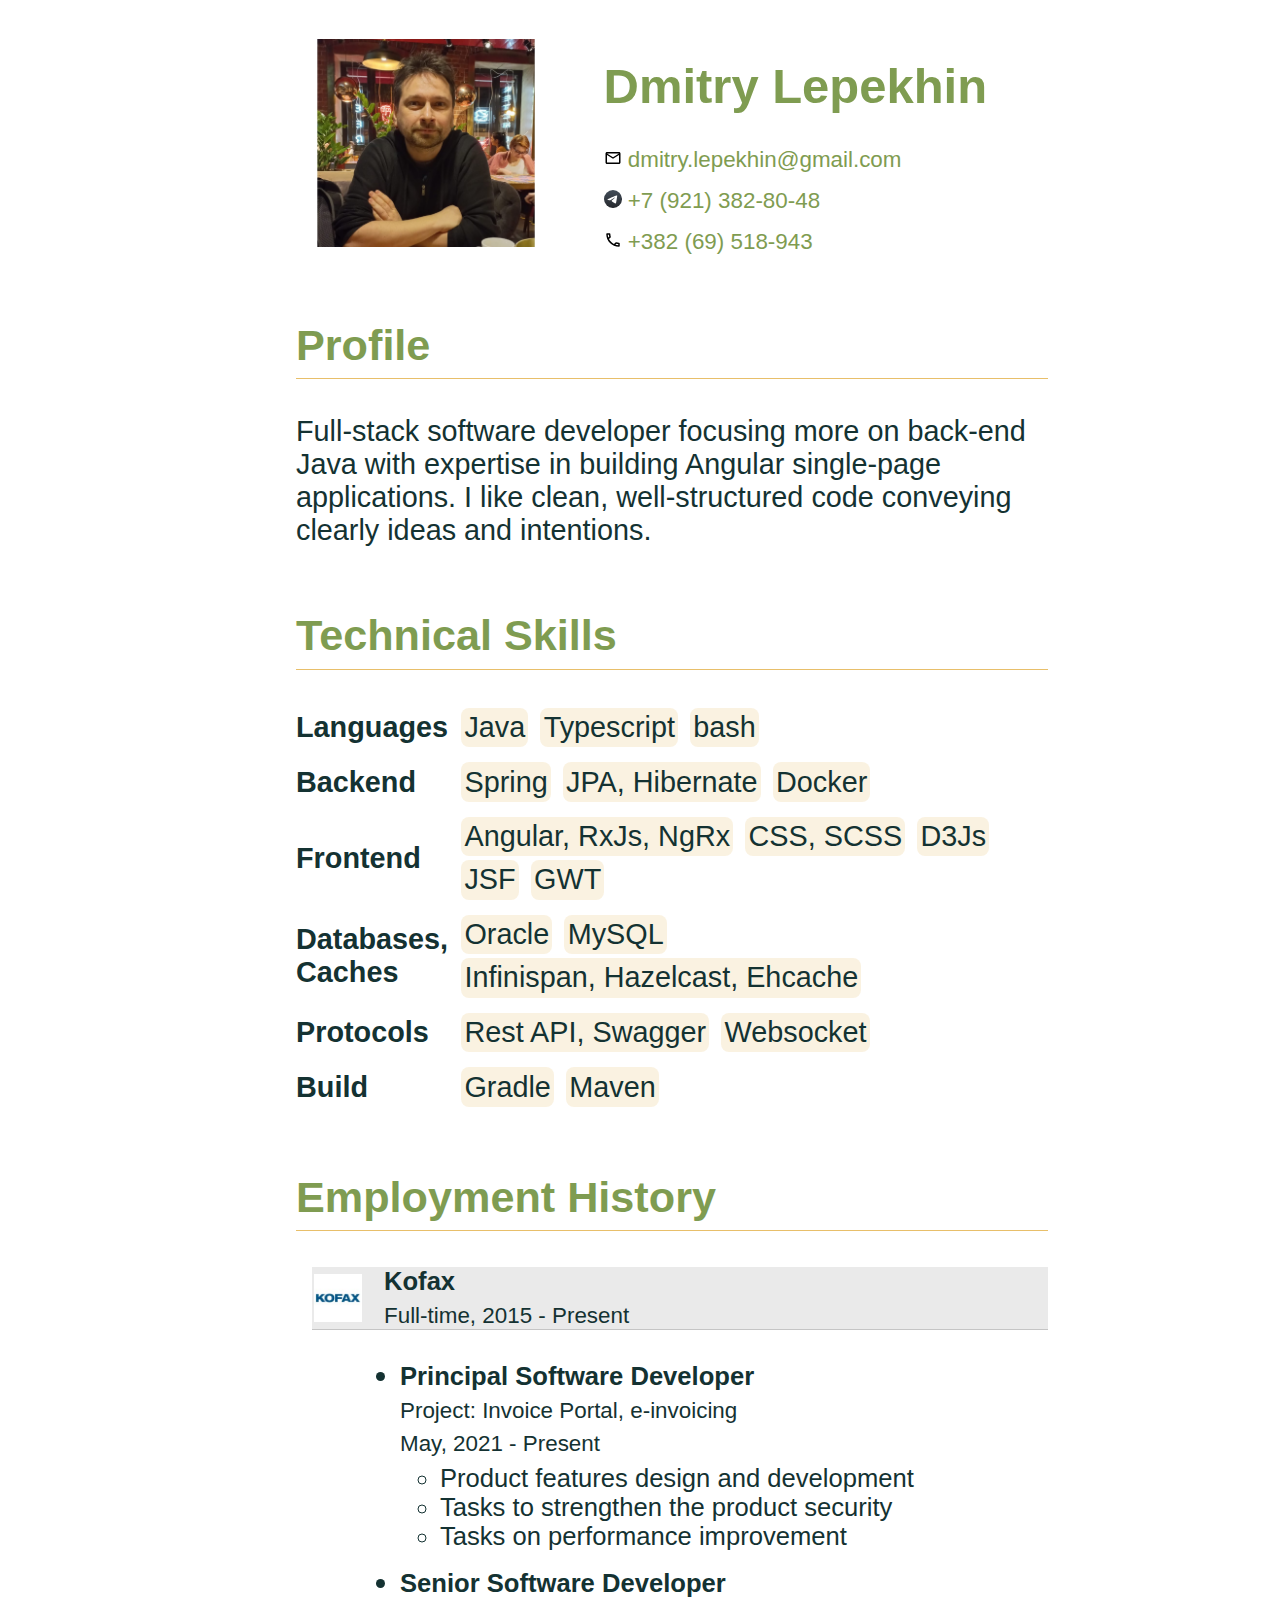
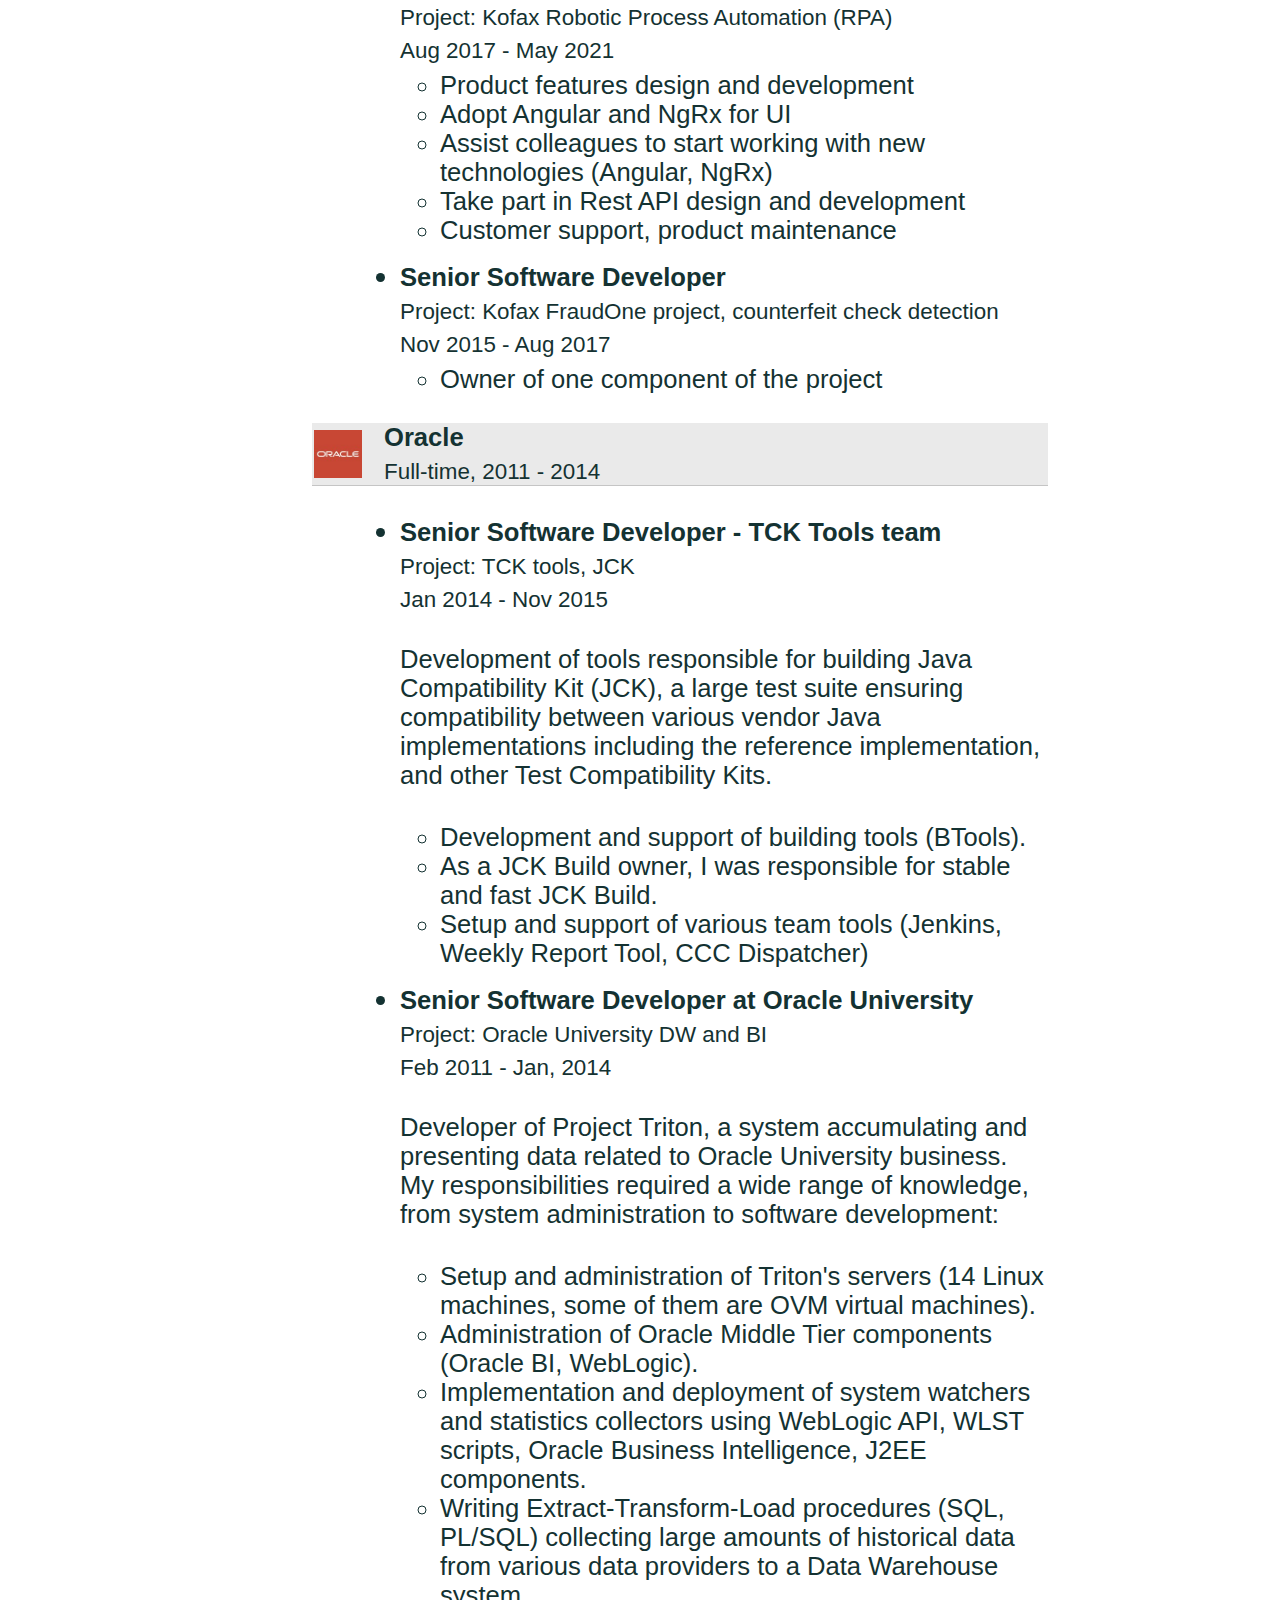
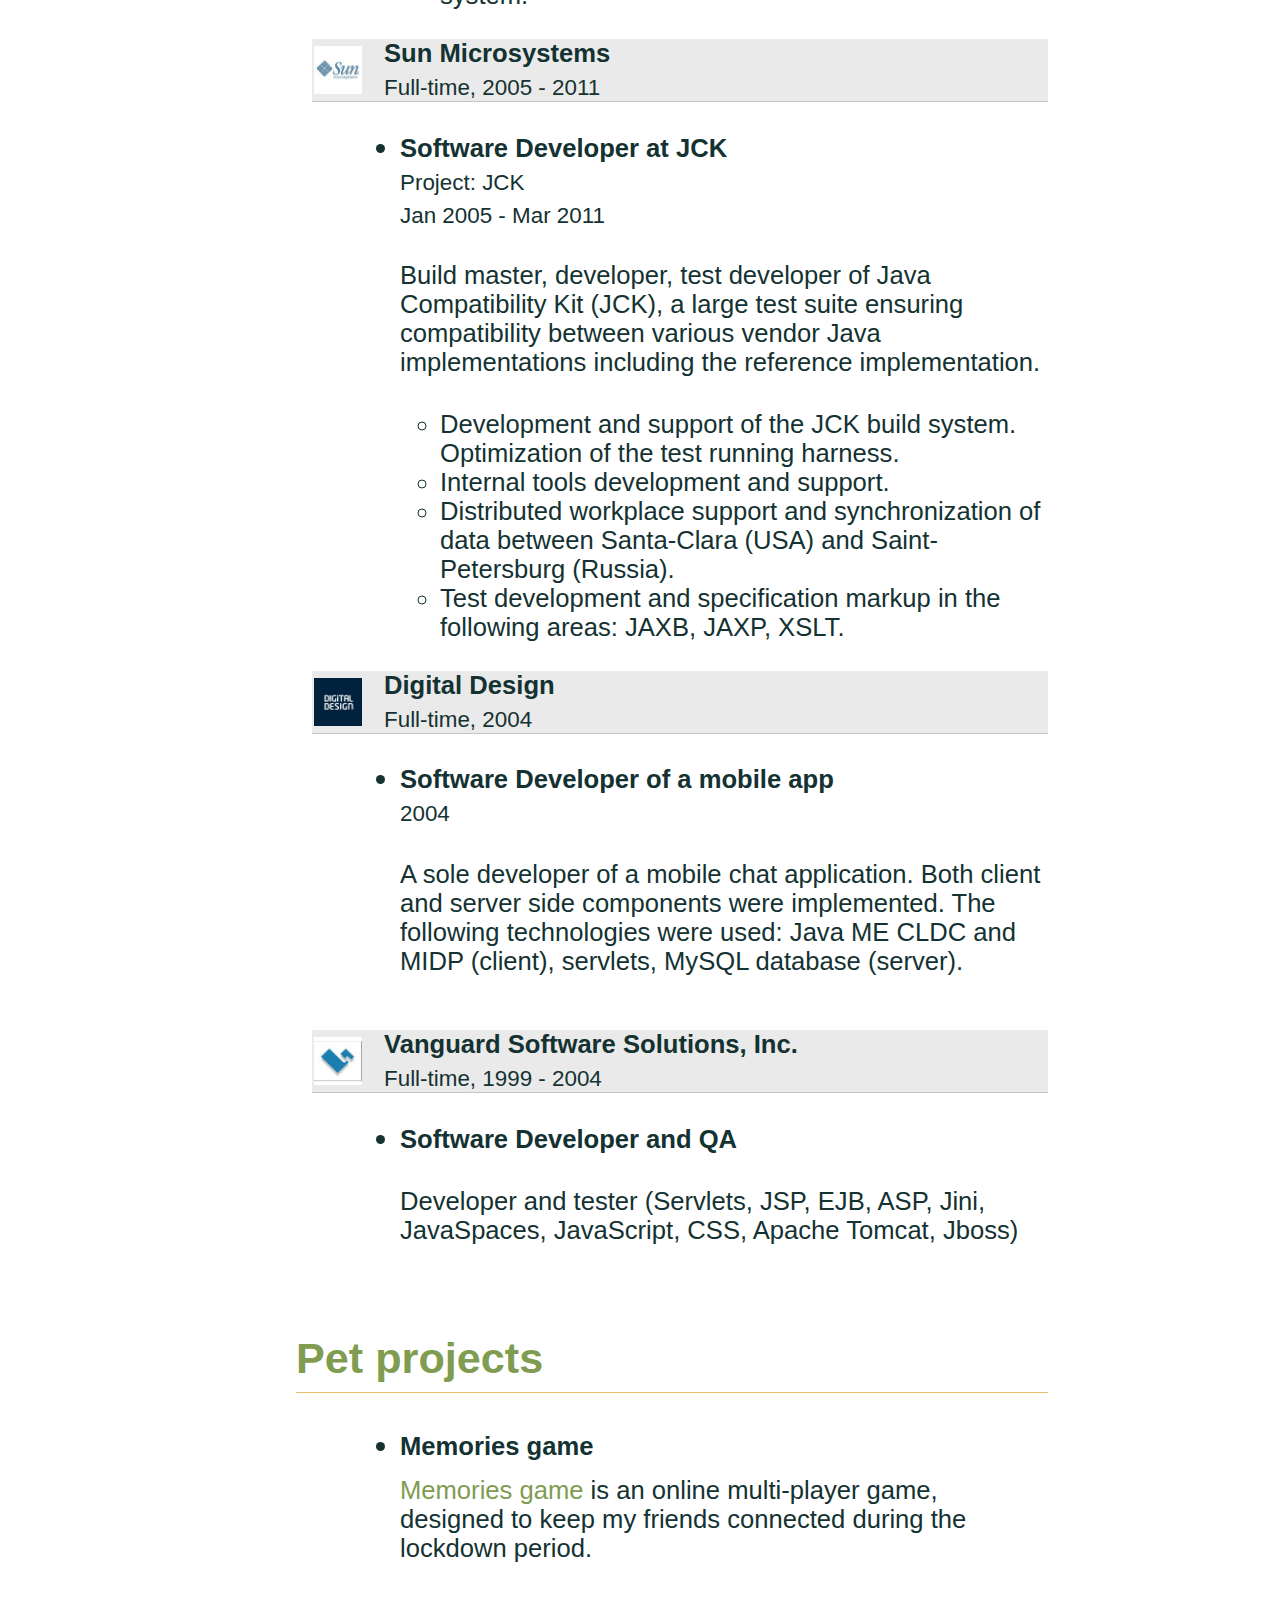
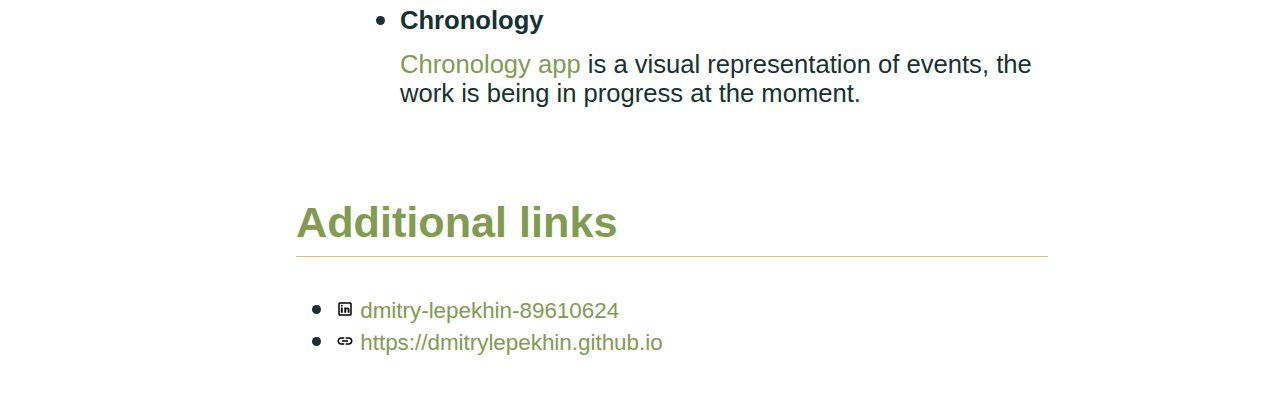
==== commit 93d663e1: "small text fix" ====
--- a/index.html
+++ b/index.html
@@ -130,7 +130,7 @@
                                     <span class="text-sm caption-decor">Project: Kofax FraudOne project, counterfeit check detection</span>
                                     <span class="text-sm caption-decor">Nov 2015 - Aug 2017</span>
                                     <ul class="text-md">
-                                        <li>Owner of the project component</li>
+                                        <li>Owner of one component of the project</li>
                                     </ul>
                                 </div>
                             </li>
@@ -165,7 +165,7 @@
                         </li>
                         <li class="position-row">
                             <div class="company-title-row">
-                                <span class="position-title-name">Software Developer at Oracle University</span>
+                                <span class="position-title-name">Senior Software Developer at Oracle University</span>
                                 <span class="text-sm caption-decor">Project: Oracle University DW and BI</span>
                                 <span class="text-sm caption-decor">Feb 2011 - Jan, 2014</span>
                                 <p class="text-md">
--- a/index.css
+++ b/index.css
@@ -255,7 +255,7 @@
 
 @media only print {
     :root {
-        --font-size-sm: 0.6rem;
+        --font-size-sm: 0.8rem;
         --font-size-md: 0.8rem;
         --font-size-lg: 1.0rem;
 
